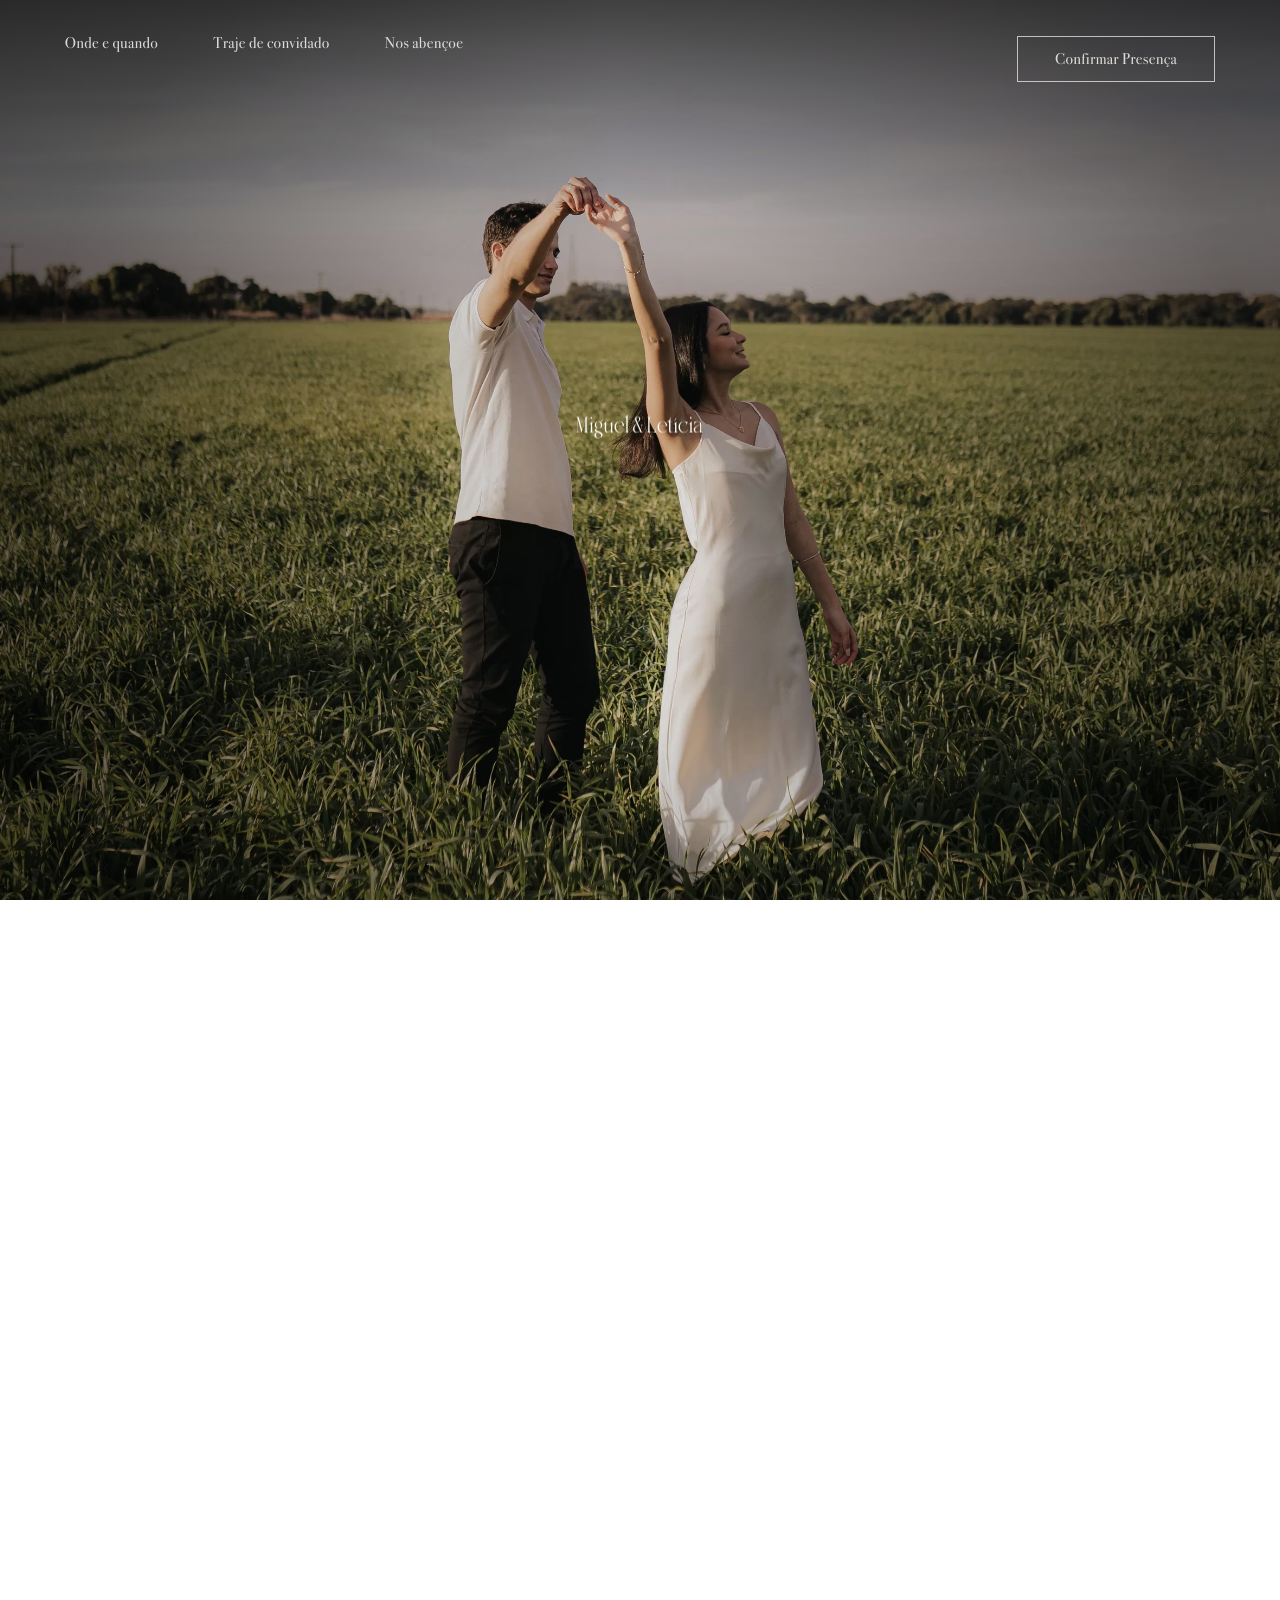
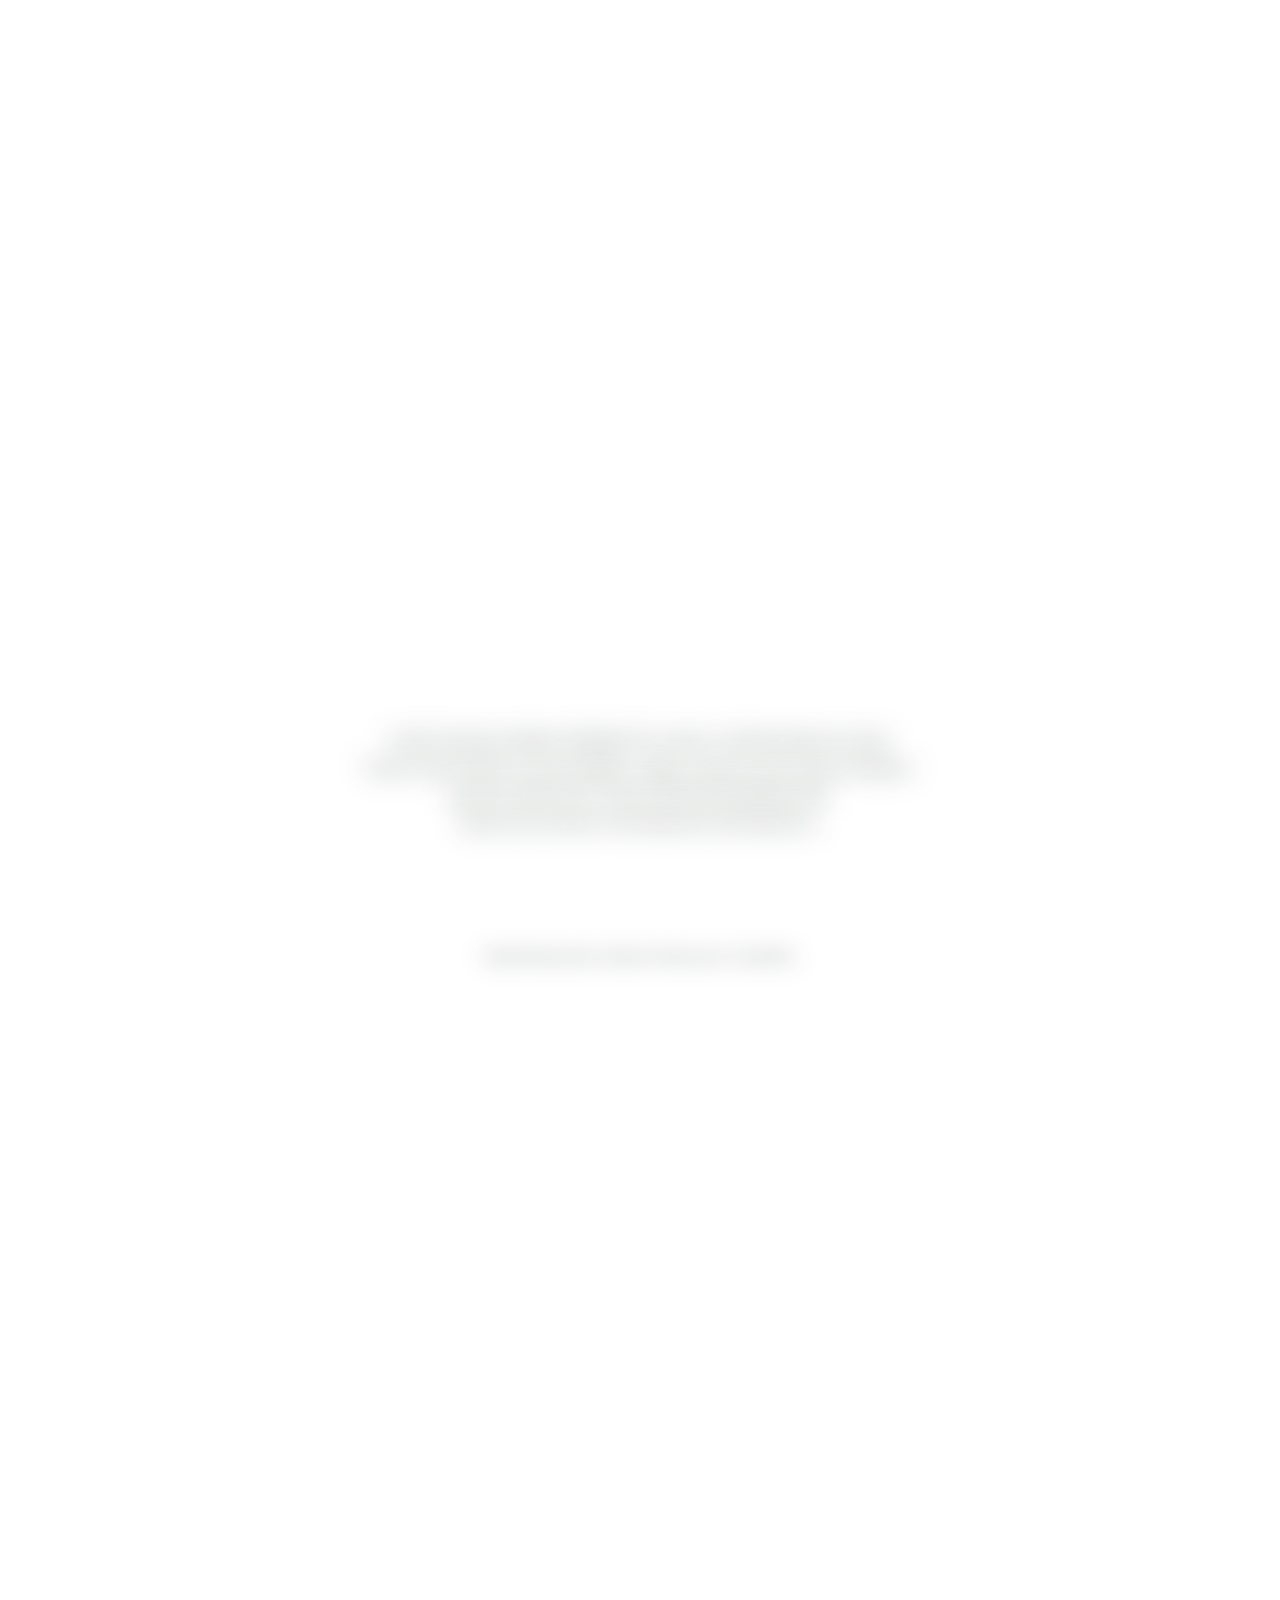
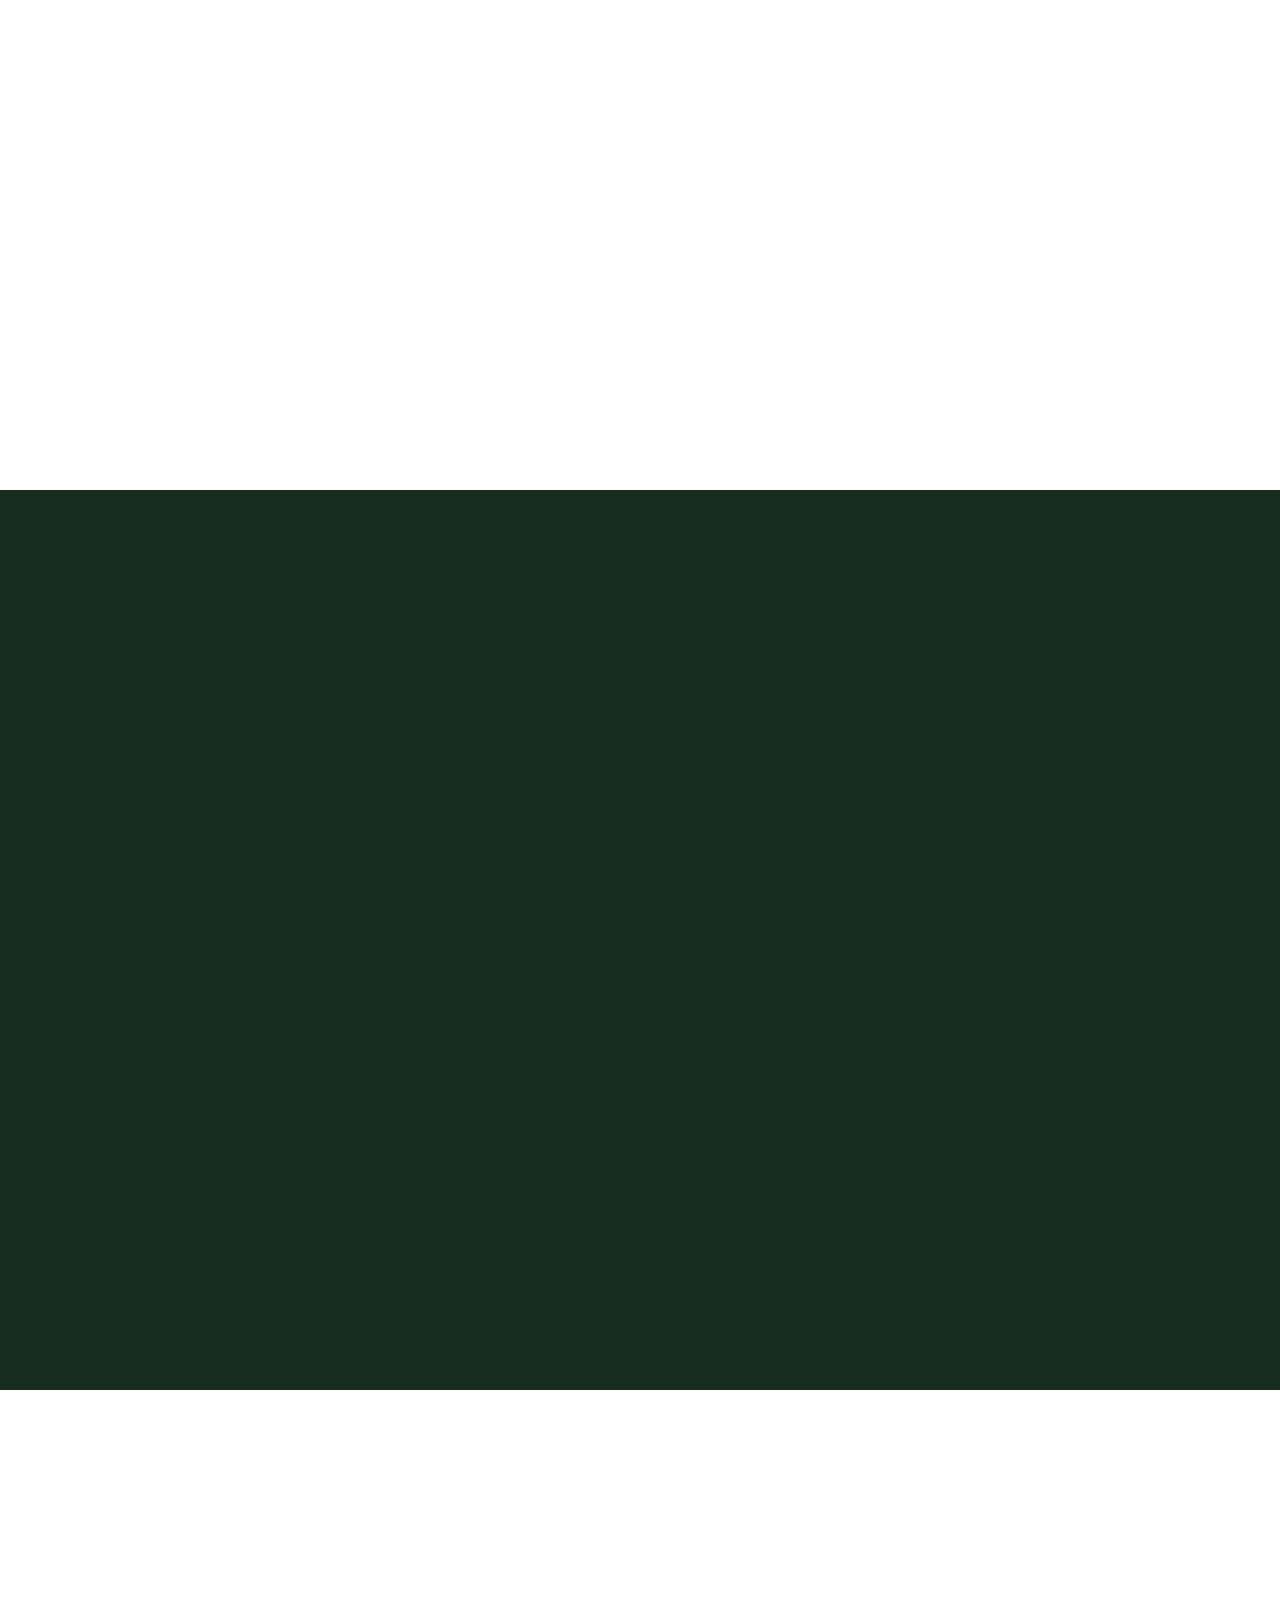
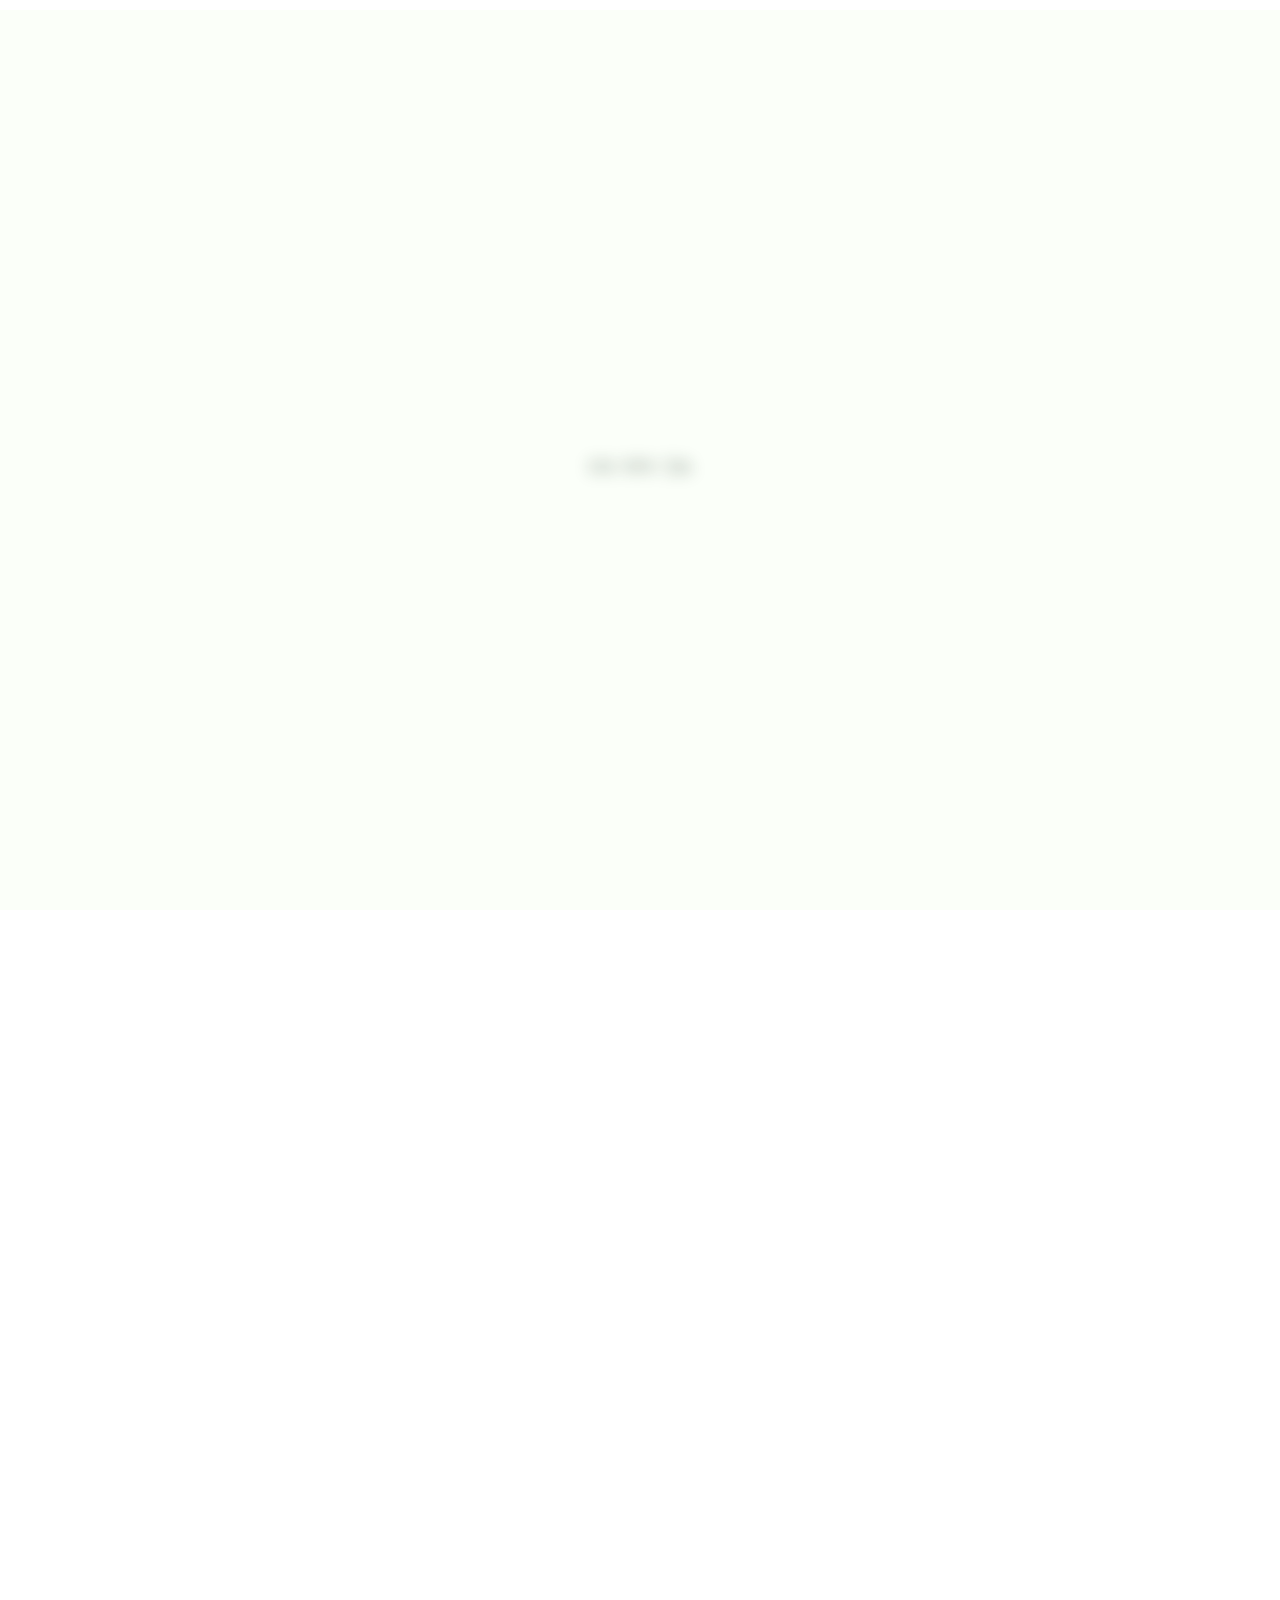
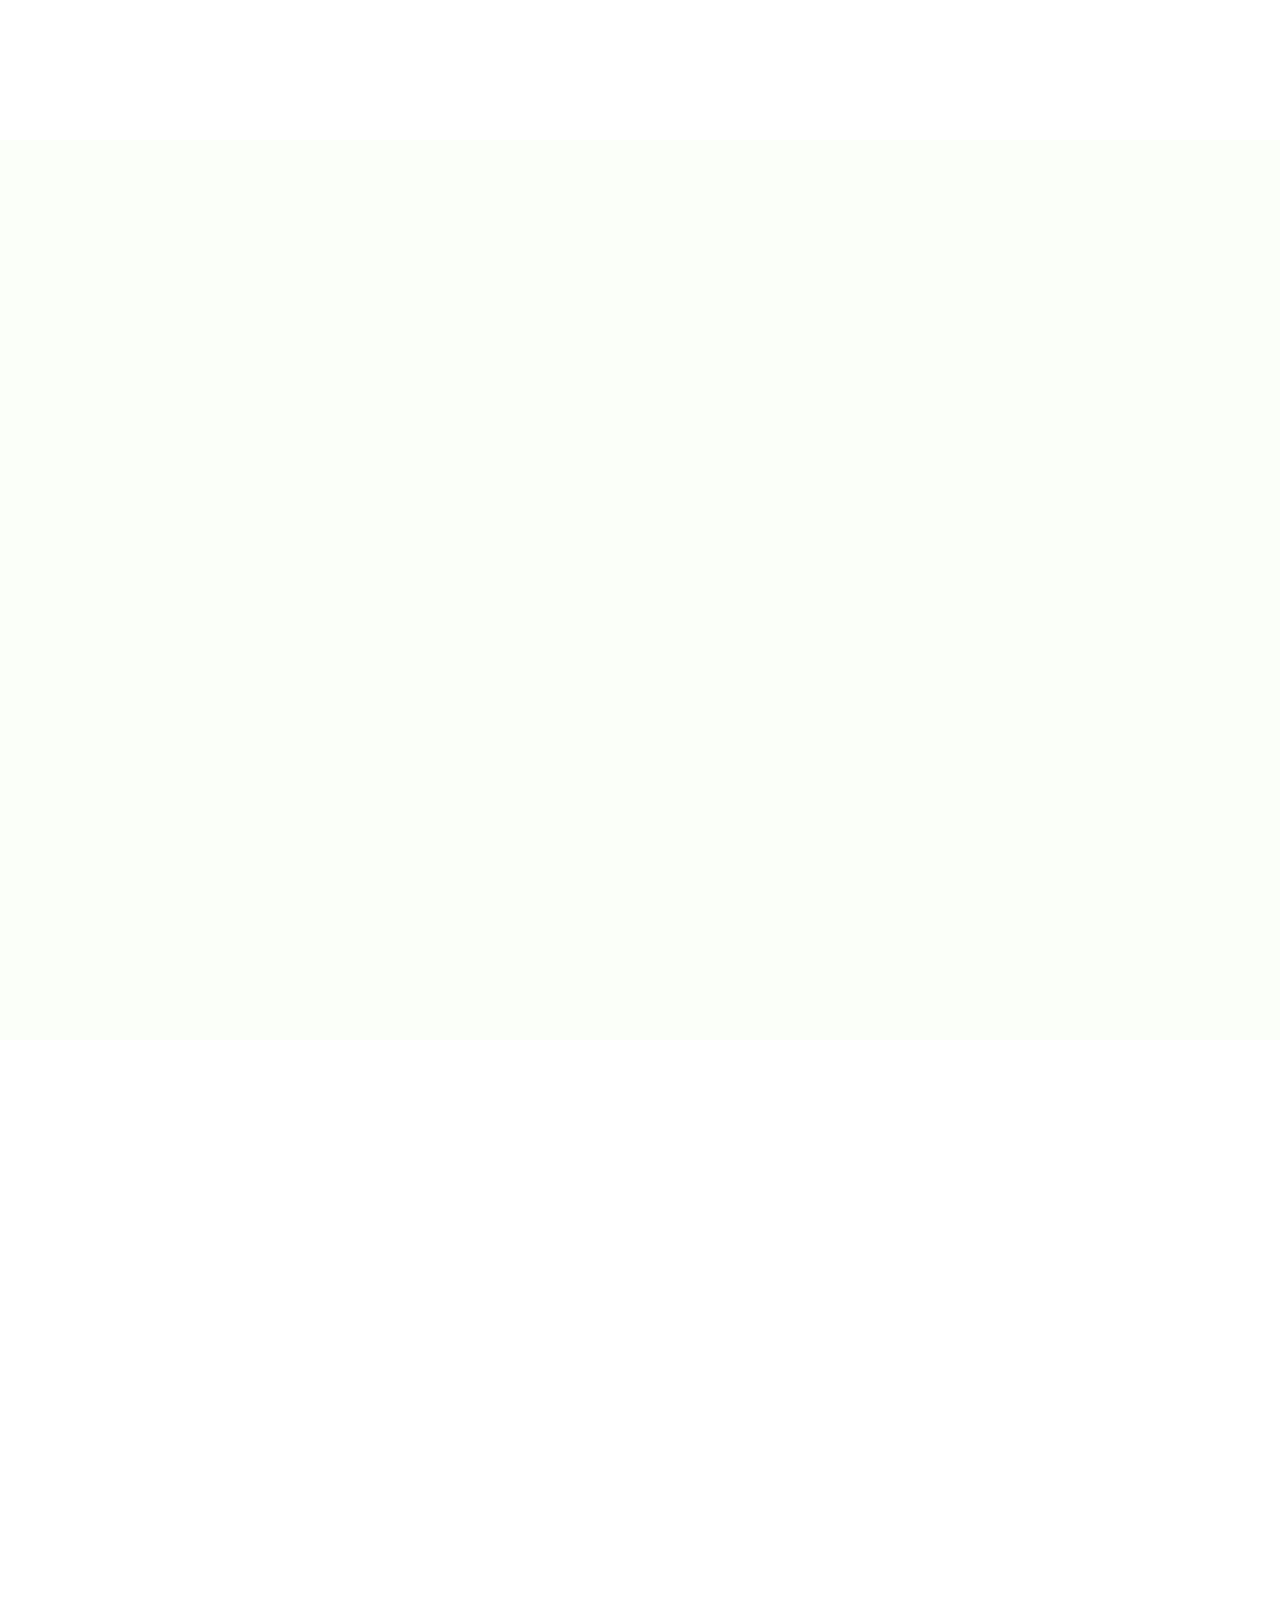
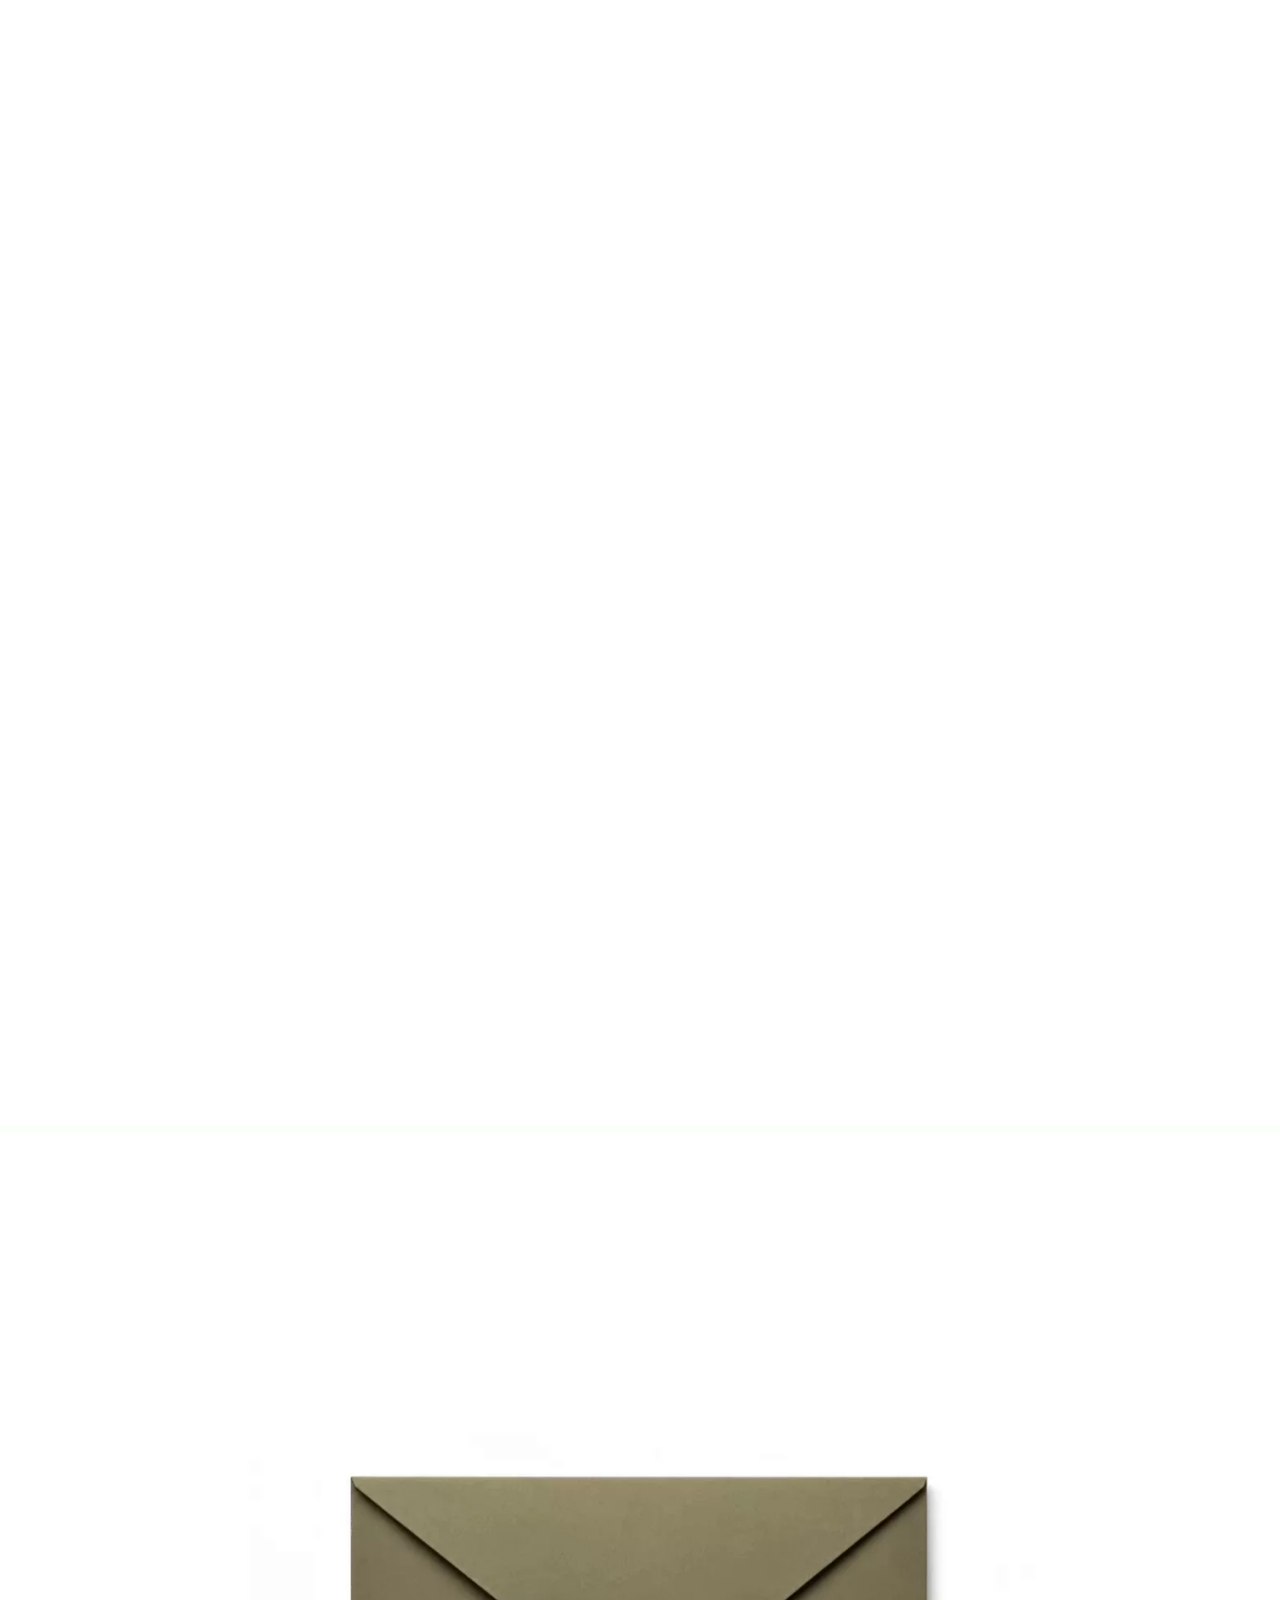
==== index.html @ 68734027 "Refine gift overlay and gallery layout" ====
<!doctype html>
<html lang="pt-BR">
  <head>
    <meta charset="utf-8" />
    <meta name="viewport" content="width=device-width, initial-scale=1" />
    <title>Miguel & Letícia</title>
    <meta
      name="description"
      content="Convite digital de casamento de Miguel e Letícia."
    />
    <link rel="preload" href="assets/fonts/Bodoni%2072.ttc" as="font" crossorigin />
    <link rel="preload" href="assets/fonts/Aston%20Script.ttf" as="font" crossorigin />
    <link rel="preload" href="assets/fonts/Makcasa-Regular.otf" as="font" type="font/otf" crossorigin />
    <link rel="stylesheet" href="css/style.css?v=gallery-reference-1" />
    <script defer src="js/vendor/gsap.min.js"></script>
    <script defer src="js/vendor/ScrollTrigger.min.js"></script>
    <script defer src="js/script.js?v=gallery-reference-1"></script>
  </head>
  <body>
    <main class="site-shell" id="top">
      <section class="scene hero-scene" data-scene="hero" aria-label="Início">
        <div class="hero-media" data-layer="hero-media">
          <img
            class="hero-image"
            src="assets/images/miguel-leticia/hero-dance.webp"
            alt="Miguel e Letícia dançando no campo"
          />
        </div>
        <div class="hero-shade" data-layer="hero-shade"></div>

        <header class="hero-header" data-layer="hero-nav">
          <button
            class="menu-toggle"
            type="button"
            aria-label="Abrir menu"
            aria-controls="mobile-menu"
            aria-expanded="false"
            data-menu-toggle
          >
            <span></span>
            <span></span>
            <span></span>
          </button>
          <nav class="main-nav" aria-label="Navegação principal">
            <a href="#onde-e-quando">Onde e quando</a>
            <a href="#traje-de-convidado" data-open-dress-code>Traje de convidado</a>
            <a href="ajuda.html">Nos abençoe</a>
          </nav>
          <a class="outline-button" href="confirmar-presenca.html">Confirmar Presença</a>
          <div class="mobile-menu-panel" id="mobile-menu" data-mobile-menu>
            <nav class="mobile-nav" aria-label="Navegação mobile">
              <a href="#onde-e-quando">Onde e quando</a>
              <a href="#traje-de-convidado" data-open-dress-code>Traje de convidado</a>
              <a href="ajuda.html">Nos abençoe</a>
            </nav>
          </div>
        </header>

        <div class="hero-white-wash" data-layer="hero-white-wash" aria-hidden="true"></div>
        <div class="hero-mark-stage" data-layer="hero-mark-stage" aria-hidden="true">
          <p class="hero-couple-name" data-layer="hero-couple-name">Miguel &amp; Letícia</p>
          <svg
            class="hero-monogram"
            data-layer="hero-monogram"
            viewBox="0 0 425 361"
            aria-hidden="true"
            focusable="false"
          >
            <use href="assets/images/monogram-ml.svg#monogram-ml-art"></use>
          </svg>
        </div>
      </section>

      <section class="scene invitation-scene light-scene" data-scene="invitation">
        <div class="invitation-copy" data-layer="invitation-copy">
          <p class="copy-line" data-reveal-line>
            <span>Com gratidão a Deus, que guiou nossos passos até aqui, convidamos você para celebrar conosco</span>
          </p>
          <p class="copy-line" data-reveal-line>
            <span>o início de uma nova aliança, firmada na fé, no amor e em Suas promessas eternas.</span>
          </p>
          <p class="copy-line" data-reveal-line>
            <span>Na presença do Senhor, de nossas famílias e amigos, uniremos nossas vidas com alegria e</span>
          </p>
          <p class="copy-line" data-reveal-line>
            <span>esperança, dando início a uma nova história preparada por Ele.</span>
          </p>
          <p class="copy-line last-wide" data-reveal-line>
            <span>Sua presença tornará este dia ainda mais especial para nós.</span>
          </p>
        </div>

        <blockquote class="verse" data-layer="verse">
          <p>Acima de tudo, porém, revistam-se do amor, que é o elo perfeito.</p>
          <cite>Colossenses 3:14</cite>
        </blockquote>
      </section>

      <section class="scene venue-scene dark-scene" data-scene="card">
        <div class="venue-media" data-layer="card-photo">
          <img
            src="assets/images/solar-dos-novaes.webp"
            alt="Cerimônia ao ar livre no Solar dos Novaes"
            data-layer="venue-image"
          />
        </div>
        <div class="venue-shade" data-layer="venue-shade"></div>
        <div class="venue-copy" data-layer="card-content">
          <h2 class="venue-title">Solar dos Novaes</h2>
          <a
            href="https://maps.google.com/maps/place//data=!4m2!3m1!1s0x935a28d0538aae1d:0x219643e6d7acbf7e?entry=s&amp;sa=X&amp;ved=2ahUKEwjv4qvbvL-VAxUYjJUCHZBHL3QQ4kB6BAgVEAA&amp;hl=pt"
            class="quiet-link venue-link"
            data-layer="card-link"
            target="_blank"
            rel="noopener noreferrer"
          >
            Ver no mapa
          </a>
        </div>
      </section>

      <section class="scene date-scene light-scene" data-scene="date" id="onde-e-quando">
        <div class="date-row" data-layer="date-row">
          <p class="date-mark" data-layer="date-left">10/09/26</p>
          <p class="date-mark date-time" data-layer="date-right">CHEGADA 15:30</p>
          <p class="date-mark date-note" data-layer="date-note">ENCERRAMENTO ÀS 22H</p>
        </div>
      </section>

      <section
        class="scene gallery-scene light-scene"
        data-scene="gallery"
        data-gallery-folder="assets/images/miguel-leticia/gallery/"
        data-gallery-manifest="assets/images/miguel-leticia/gallery/manifest.json"
        aria-label="Galeria"
      >
        <div class="gallery-stage" data-layer="gallery-track">
          <figure class="gallery-item gallery-item-1" data-gallery-item>
            <img src="assets/images/miguel-leticia/gallery/01-hands.webp" alt="Mãos de Miguel e Letícia" loading="eager" decoding="async" />
          </figure>
          <figure class="gallery-item gallery-item-2" data-gallery-item>
            <img src="assets/images/miguel-leticia/gallery/02-dance.webp" alt="Miguel e Letícia dançando no campo" loading="eager" decoding="async" />
          </figure>
          <figure class="gallery-item gallery-item-3" data-gallery-item>
            <img src="assets/images/miguel-leticia/gallery/03-kiss.webp" alt="Miguel e Letícia se beijando" loading="eager" decoding="async" />
          </figure>
          <figure class="gallery-item gallery-item-4" data-gallery-item>
            <img src="assets/images/miguel-leticia/gallery/04-embrace-bw.webp" alt="Miguel e Letícia em preto e branco" loading="lazy" decoding="async" />
          </figure>
          <figure class="gallery-item gallery-item-5" data-gallery-item>
            <img src="assets/images/miguel-leticia/gallery/05-portrait.webp" alt="Miguel e Letícia abraçados no campo" loading="lazy" decoding="async" />
          </figure>
          <figure class="gallery-item gallery-item-6" data-gallery-item>
            <img src="assets/images/miguel-leticia/gallery/06-portrait.webp" alt="Miguel e Letícia caminhando no campo" loading="lazy" decoding="async" />
          </figure>
        </div>
      </section>

      <section
        class="scene frame-sequence-scene light-scene"
        data-scene="frame-sequence"
        data-frame-count="153"
        data-frame-path="assets/frames/envelope"
        data-scroll-distance="5200"
        id="confirmar-presenca"
        aria-label="Convite animado"
      >
        <div class="frame-loader" data-layer="frame-loader" aria-live="polite">
          <span>Carregando convite</span>
          <span data-layer="frame-progress">0%</span>
        </div>
        <canvas
          class="frame-sequence-canvas"
          data-layer="frame-canvas"
          aria-label="Envelope do convite se abrindo"
        ></canvas>
        <a class="frame-sequence-cta" data-layer="frame-cta" href="confirmar-presenca.html">
          Confirmar Presença
        </a>
      </section>
    </main>

    <div
      class="dress-modal"
      id="traje-de-convidado"
      aria-hidden="true"
      role="dialog"
      aria-modal="true"
      aria-labelledby="dress-modal-title"
    >
      <div class="dress-modal__backdrop" data-close-dress-code></div>
      <section class="dress-modal__panel">
        <button
          class="dress-modal__close"
          type="button"
          aria-label="Fechar traje de convidado"
          data-close-dress-code
        >
          ×
        </button>
        <h2 id="dress-modal-title">Traje Black Tie</h2>
        <figure class="dress-code-frame">
          <div class="dress-code-images">
            <img src="assets/images/traje-convidado.png" alt="Traje masculino Black Tie" />
            <img src="assets/images/traje/vestidos-femininos.webp" alt="Sugestões de vestidos Black Tie" />
          </div>
          <figcaption>imagem ilustrativa</figcaption>
        </figure>
        <p>
          Para celebrarmos este momento com elegância, o traje sugerido para a
          cerimônia é Black Tie.
        </p>
      </section>
    </div>
  </body>
</html>
---- css/style.css ----
@font-face {
  font-family: "Aston Script";
  src: url("../assets/fonts/Aston%20Script.ttf") format("truetype");
  font-display: swap;
}

@font-face {
  font-family: "Bodoni 72";
  src: url("../assets/fonts/Bodoni%2072.ttc") format("truetype-collection"),
    url("../assets/fonts/Bodoni%2072.ttc") format("truetype");
  font-display: swap;
}

@font-face {
  font-family: "Makcasa";
  src: url("../assets/fonts/Makcasa-Regular.otf") format("opentype");
  font-display: swap;
}

:root {
  --ink: #172e1e;
  --paper: #edf8ee;
  --white: #fbfff9;
  --black: #a8dcab;
  --celadon: #a8dcab;
  --celadon-soft: #ddf4dd;
  --line: rgba(23, 46, 30, 0.44);
  --line-light: rgba(251, 255, 249, 0.68);
  --font-serif: "Bodoni 72", Didot, "Times New Roman", serif;
  --font-script: "Aston Script", "Snell Roundhand", cursive;
  --font-makcasa: "Makcasa", "Bodoni 72", Didot, serif;
}

*,
*::before,
*::after {
  box-sizing: border-box;
}

html {
  min-height: 100%;
  background: var(--black);
  scroll-behavior: auto;
}

body {
  min-height: 100%;
  margin: 0;
  overflow-x: hidden;
  background: var(--white);
  color: var(--ink);
  font-family: var(--font-serif);
  text-rendering: geometricPrecision;
  -webkit-font-smoothing: antialiased;
  -moz-osx-font-smoothing: grayscale;
}

a {
  color: inherit;
  text-decoration: none;
}

img {
  display: block;
  max-width: 100%;
}

.site-shell {
  background: #fff;
}

.scene {
  position: relative;
  min-height: 100vh;
  overflow: hidden;
}

.light-scene {
  background: var(--white);
  color: var(--ink);
}

.dark-scene {
  background: var(--black);
  color: var(--ink);
}

.hero-scene {
  isolation: isolate;
  z-index: 1;
  background: var(--black);
  color: var(--paper);
}

.hero-media,
.hero-shade,
.hero-image {
  position: absolute;
  inset: 0;
}

.hero-media {
  z-index: 1;
  opacity: 1;
}

.hero-image {
  width: 100%;
  height: 100%;
  object-fit: cover;
  object-position: center center;
  transform-origin: 54% 58%;
}

.hero-shade {
  z-index: 2;
  opacity: 1;
  pointer-events: none;
  background:
    linear-gradient(180deg, rgba(0, 0, 0, 0.56) 0%, rgba(0, 0, 0, 0) 24%),
    radial-gradient(circle at 50% 52%, rgba(0, 0, 0, 0) 0 30%, rgba(0, 0, 0, 0.28) 78%),
    linear-gradient(90deg, rgba(0, 0, 0, 0.28), rgba(0, 0, 0, 0) 48%, rgba(0, 0, 0, 0.18));
}

.hero-header {
  position: relative;
  z-index: 4;
  display: flex;
  align-items: flex-start;
  justify-content: space-between;
  width: 100%;
  padding: 2.28rem 4.05rem 0;
  opacity: 1;
}

.main-nav {
  display: flex;
  align-items: center;
  gap: 3.45rem;
}

.main-nav a,
.outline-button {
  font-size: 0.98rem;
  line-height: 1;
  letter-spacing: 0.018em;
  color: rgba(246, 244, 240, 0.86);
}

.main-nav a {
  transition: color 280ms ease;
}

.main-nav a:hover,
.outline-button:hover {
  color: #fff;
}

.outline-button {
  min-width: 12.4rem;
  border: 1px solid var(--line-light);
  padding: 0.88rem 1.24rem;
  text-align: center;
  transition: border-color 280ms ease, color 280ms ease;
}

.outline-button:hover {
  border-color: rgba(246, 244, 240, 0.95);
}

.menu-toggle,
.mobile-menu-panel {
  display: none;
}

.hero-white-wash {
  position: absolute;
  z-index: 3;
  inset: 0;
  background: #fff;
  opacity: 0;
  pointer-events: none;
}

.hero-mark-stage {
  position: absolute;
  z-index: 4;
  left: 50%;
  top: 47.5%;
  display: grid;
  place-items: center;
  width: min(22rem, 48vw);
  height: auto;
  aspect-ratio: 425 / 361;
  pointer-events: none;
  transform: translate(-50%, -50%);
  transform-origin: center center;
  will-change: width;
}

.hero-couple-name {
  position: relative;
  z-index: 2;
  margin: 0;
  color: var(--white);
  font-family: var(--font-makcasa);
  font-size: clamp(1.08rem, 1.8vw, 1.58rem);
  font-weight: 400;
  line-height: 1;
  text-align: center;
  text-shadow: 0 0 1.25rem rgba(0, 0, 0, 0.24);
  white-space: nowrap;
  will-change: opacity, transform, filter;
}

.hero-monogram {
  position: absolute;
  inset: 0;
  width: 100%;
  height: 100%;
  display: block;
  overflow: visible;
  fill: #fff;
  pointer-events: none;
  transform-origin: center center;
  opacity: 0;
  shape-rendering: geometricPrecision;
  will-change: opacity;
}

.invitation-scene {
  z-index: 4;
  display: grid;
  place-items: start center;
  min-height: 132vh;
  margin-top: 0;
  padding: 29vh 1.5rem 8rem;
  background: #fff;
}

.invitation-copy {
  width: min(47rem, 74vw);
  transform-origin: center center;
  text-align: center;
}

.copy-line {
  margin: 0;
  overflow: hidden;
  padding: 0.05rem 0.1rem 0.16rem;
  font-size: 1.02rem;
  line-height: 1.48;
  letter-spacing: 0.01em;
}

.copy-line > span {
  display: block;
}

.copy-line.last-wide > span {
  display: block;
}

.verse {
  position: absolute;
  left: 50%;
  top: 58vh;
  bottom: auto;
  width: min(31rem, 70vw);
  margin: 0;
  transform: translateX(-50%);
  text-align: center;
}

.verse p {
  margin: 0 0 0.2rem;
  font-size: 0.82rem;
  line-height: 1.45;
}

.verse cite {
  display: inline-block;
  border-bottom: 1px solid currentColor;
  font-style: normal;
  font-size: 0.86rem;
  line-height: 1.35;
}

.venue-scene {
  z-index: 5;
  min-height: 100vh;
  margin-top: -42vh;
  background: var(--ink);
  color: var(--white);
}

.venue-media,
.venue-shade,
.venue-media img {
  position: absolute;
  inset: 0;
}

.venue-media {
  overflow: hidden;
}

.venue-media img {
  width: 100%;
  height: 116%;
  object-fit: cover;
  object-position: center center;
  transform-origin: center center;
}

.venue-shade {
  pointer-events: none;
  background:
    linear-gradient(180deg, rgba(23, 46, 30, 0.24), rgba(23, 46, 30, 0.06) 42%, rgba(23, 46, 30, 0.5)),
    radial-gradient(circle at 50% 48%, rgba(23, 46, 30, 0.08), rgba(23, 46, 30, 0.52) 78%);
}

.venue-copy {
  position: absolute;
  left: 50%;
  top: 47%;
  display: grid;
  justify-items: center;
  width: min(44rem, 86vw);
  transform: translate(-50%, -50%);
  text-align: center;
}

.venue-title {
  margin: 0;
  font-family: var(--font-script);
  font-size: clamp(3.4rem, 8vw, 7.4rem);
  font-weight: 400;
  line-height: 1.28;
  text-shadow: 0 0 1.5rem rgba(0, 0, 0, 0.26);
}

.quiet-link {
  margin-top: 1.8rem;
  font-size: 0.94rem;
  line-height: 1;
  letter-spacing: 0.055em;
}

.venue-link {
  color: rgba(251, 255, 249, 0.9);
  border-bottom: 1px solid rgba(251, 255, 249, 0.72);
  padding-bottom: 0.22rem;
}

.date-scene {
  z-index: 6;
  isolation: isolate;
  display: grid;
  place-items: center;
  min-height: 100vh;
  margin-top: -100vh;
  background: var(--white);
}

.date-row {
  position: relative;
  z-index: 1;
  display: grid;
  place-items: center;
  width: min(48rem, 82vw);
  height: 22rem;
}

.date-mark {
  --date-type-size: clamp(1.08rem, 1.95vw, 1.36rem);
  position: absolute;
  inset: 0;
  display: grid;
  place-items: center;
  margin: 0;
  padding: 0.12rem 0.32rem;
  transform: none;
  font-size: var(--date-type-size);
  line-height: 1;
  letter-spacing: 0.08em;
  text-align: center;
  white-space: nowrap;
}

.date-time {
  font-size: var(--date-type-size);
}

.date-note {
  font-size: var(--date-type-size);
}

.frame-sequence-scene {
  z-index: 4;
  isolation: isolate;
  display: grid;
  place-items: center;
  min-height: 100vh;
  background: var(--white);
  color: var(--ink);
}

.frame-sequence-canvas {
  position: absolute;
  z-index: 1;
  inset: 0;
  display: block;
  width: 100%;
  height: 100%;
  background: var(--white);
}

.frame-loader {
  position: absolute;
  z-index: 3;
  left: 50%;
  top: 50%;
  display: grid;
  gap: 0.55rem;
  min-width: 13.2rem;
  transform: translate(-50%, -50%);
  color: rgba(23, 46, 30, 0.72);
  font-size: 0.74rem;
  letter-spacing: 0.11em;
  line-height: 1.45;
  text-align: center;
  text-transform: uppercase;
  transition: opacity 420ms ease, visibility 420ms ease;
}

.frame-sequence-scene.is-loaded .frame-loader {
  opacity: 0;
  visibility: hidden;
}

.frame-sequence-cta {
  position: absolute;
  z-index: 5;
  left: 50%;
  top: calc(50% - clamp(5rem, 13vh, 7.5rem));
  display: inline-flex;
  align-items: center;
  justify-content: center;
  min-width: min(18rem, 78vw);
  min-height: 3.25rem;
  border: 1px solid rgba(23, 46, 30, 0.42);
  border-radius: 0;
  padding: 0.94rem 2.3rem 1rem;
  background: transparent;
  box-shadow: none;
  color: rgba(23, 46, 30, 0.62);
  font-size: 0.84rem;
  letter-spacing: 0.06em;
  line-height: 1;
  text-align: center;
  text-transform: uppercase;
  transform: translate(-50%, -50%);
  opacity: 0;
  visibility: hidden;
  will-change: transform, opacity;
  transition: border-color 220ms ease, color 220ms ease;
}

.frame-sequence-cta:hover {
  border-color: rgba(23, 46, 30, 0.62);
  background: transparent;
  box-shadow: none;
  color: rgba(23, 46, 30, 0.78);
}

.gallery-scene {
  z-index: 1;
  display: grid;
  place-items: center;
  min-height: 100vh;
  background: var(--white);
  color: var(--ink);
}

.gallery-stage {
  position: relative;
  width: 100vw;
  height: 100vh;
  perspective: 1200px;
  transform-style: preserve-3d;
  will-change: transform;
}

.gallery-item {
  position: absolute;
  left: 50%;
  top: 50%;
  margin: 0;
  overflow: hidden;
  background: transparent;
  transform-origin: center center;
  will-change: transform, opacity, filter;
}

.gallery-item-1 {
  width: clamp(18rem, 34vw, 29rem);
  height: clamp(12rem, 22vw, 18rem);
}

.gallery-item-2 {
  width: clamp(13rem, 20vw, 17rem);
  height: clamp(20rem, 55vh, 31rem);
}

.gallery-item-3 {
  width: clamp(13rem, 22vw, 18rem);
  height: clamp(20rem, 58vh, 32rem);
}

.gallery-item-4 {
  width: clamp(12rem, 18vw, 15.5rem);
  height: clamp(15rem, 37vh, 22rem);
}

.gallery-item-5 {
  width: clamp(14rem, 24vw, 21rem);
  height: clamp(18rem, 48vh, 29rem);
}

.gallery-item-6 {
  width: clamp(15rem, 28vw, 24rem);
  height: clamp(10rem, 19vw, 16rem);
}

.gallery-item img {
  width: 100%;
  height: 100%;
  object-fit: cover;
  transform: scale(1.04);
  transform-origin: center center;
  will-change: transform;
}

.final-scene {
  display: grid;
  place-items: center;
  background: var(--celadon);
  color: var(--ink);
}

.final-button {
  position: relative;
  display: inline-flex;
  align-items: center;
  justify-content: center;
  min-width: 19.2rem;
  min-height: 4.7rem;
  border: 0;
  color: var(--ink);
  font-family: var(--font-script);
  font-size: 1.08rem;
  line-height: 1.2;
  padding: 1.45rem 3.8rem 1.65rem;
}

.final-button-text {
  display: block;
  padding: 0.25rem 0.5rem;
}

.final-line {
  position: absolute;
  display: block;
  background: var(--line);
  pointer-events: none;
}

.final-line-top,
.final-line-bottom {
  left: 0;
  width: 100%;
  height: 1px;
  transform: scaleX(0);
}

.final-line-top {
  top: 0;
}

.final-line-bottom {
  bottom: 0;
}

.final-line-left,
.final-line-right {
  top: 0;
  width: 1px;
  height: 100%;
  transform: scaleY(0);
}

.final-line-left {
  left: 0;
}

.final-line-right {
  right: 0;
}

@media (max-width: 980px) {
  html,
  body {
    max-width: 100%;
    overflow-x: hidden;
  }

  .hero-header {
    position: relative;
    z-index: 20;
    align-items: flex-start;
    padding: 1.35rem 1rem 0;
    gap: 0.75rem;
  }

  .main-nav {
    display: none;
  }

  .menu-toggle {
    position: relative;
    z-index: 22;
    display: inline-flex;
    flex: 0 0 auto;
    flex-direction: column;
    justify-content: center;
    gap: 0.25rem;
    width: 2.35rem;
    height: 2.35rem;
    margin-top: 0.15rem;
    border: 1px solid rgba(23, 46, 30, 0.44);
    border-radius: 0;
    padding: 0;
    background: rgba(168, 220, 171, 0.72);
    color: var(--ink);
  }

  .menu-toggle span {
    display: block;
    width: 0.92rem;
    height: 1px;
    margin: 0 auto;
    background: currentColor;
    transform-origin: center center;
    transition: transform 260ms ease, opacity 220ms ease;
  }

  .is-mobile-menu-open .menu-toggle span:nth-child(1) {
    transform: translateY(5px) rotate(45deg);
  }

  .is-mobile-menu-open .menu-toggle span:nth-child(2) {
    opacity: 0;
  }

  .is-mobile-menu-open .menu-toggle span:nth-child(3) {
    transform: translateY(-5px) rotate(-45deg);
  }

  .mobile-menu-panel {
    position: fixed;
    z-index: 21;
    left: 0;
    top: 0;
    bottom: auto;
    display: block;
    width: min(14.5rem, 56vw);
    height: 100vh;
    min-height: 100svh;
    padding: 7.1rem 1.4rem 2rem;
    background: rgba(168, 220, 171, 0.96);
    transform: translateX(-101%);
    transition: transform 360ms cubic-bezier(0.22, 0.61, 0.36, 1);
  }

  .is-mobile-menu-open .mobile-menu-panel {
    transform: translateX(0);
  }

  .mobile-nav {
    display: grid;
    gap: 1.45rem;
  }

  .mobile-nav a {
    font-size: 0.86rem;
    line-height: 1.2;
    color: rgba(23, 46, 30, 0.88);
  }

  .outline-button {
    display: inline-flex;
    align-items: center;
    justify-content: center;
    min-width: 9.45rem;
    height: 2.35rem;
    margin-left: auto;
    margin-top: 0.15rem;
    padding: 0 0.78rem;
    font-size: 0.74rem;
  }

  .hero-image {
    object-position: 48% center;
  }

  .hero-mark-stage {
    width: min(18rem, 66vw);
  }

  .hero-mark-stage {
    left: 50%;
    top: 47.5%;
  }

  .hero-couple-name {
    font-size: clamp(1.02rem, 5vw, 1.42rem);
  }

  .invitation-scene {
    min-height: 124vh;
    margin-top: 0;
    padding: 24vh 1.05rem 6.5rem;
  }

  .invitation-copy {
    width: min(22.8rem, 92vw);
  }

  .copy-line {
    display: block;
    font-size: clamp(0.86rem, 3.4vw, 0.98rem);
    line-height: 1.52;
    padding: 0.04rem 0 0.14rem;
  }

  .copy-line > span,
  .copy-line.last-wide > span {
    display: block;
  }

  .copy-line:not(:last-child)::after {
    content: none;
  }

  .verse {
    top: 62vh;
    bottom: auto;
    width: min(20.5rem, 86vw);
  }

  .verse p {
    font-size: 0.74rem;
    line-height: 1.42;
  }

  .verse cite {
    font-size: 0.88rem;
  }

  .venue-media img {
    height: 112%;
    object-position: center center;
  }

  .venue-copy {
    top: 48%;
    width: min(21rem, 86vw);
  }

  .venue-title {
    font-size: clamp(3.15rem, 17vw, 5.7rem);
  }

  .venue-link {
    margin-top: 1.35rem;
    font-size: 0.9rem;
  }

  .date-row {
    width: min(18rem, 82vw);
    height: 19rem;
  }

  .date-note {
    white-space: normal;
  }

  .date-mark {
    --date-type-size: clamp(1rem, 5vw, 1.28rem);
    letter-spacing: 0.08em;
    text-align: center;
  }

  .date-time {
    font-size: var(--date-type-size);
  }

  .frame-sequence-cta {
    top: calc(50% - clamp(4.4rem, 11vh, 5.7rem));
    min-width: min(15.6rem, 76vw);
    min-height: 3rem;
    padding: 0.86rem 1.6rem 0.92rem;
    font-size: 0.74rem;
  }

  .frame-loader {
    font-size: 0.66rem;
  }

  .gallery-stage {
    width: 100vw;
    height: 100vh;
  }

  .gallery-item-1,
  .gallery-item-6 {
    width: min(82vw, 22rem);
    height: min(30vw, 10.5rem);
  }

  .gallery-item-2,
  .gallery-item-3,
  .gallery-item-5 {
    width: min(42vw, 10.5rem);
    height: min(50vh, 18rem);
  }

  .gallery-item-4 {
    width: min(42vw, 10rem);
    height: min(36vh, 14rem);
  }

  .final-button {
    min-width: min(17rem, 76vw);
    min-height: 4.35rem;
    font-size: 0.98rem;
    padding: 1.35rem 3rem 1.5rem;
    transform: translateY(0);
  }
}

@media (prefers-reduced-motion: reduce) {
  html {
    scroll-behavior: auto;
  }

  *,
  *::before,
  *::after {
    animation-duration: 0.001ms !important;
    animation-iteration-count: 1 !important;
    scroll-behavior: auto !important;
    transition-duration: 0.001ms !important;
  }
}


/* Modal de traje acionado pelo menu da Home. */
body.is-dress-modal-open {
  overflow: hidden;
}

.dress-modal {
  position: fixed;
  inset: 0;
  z-index: 80;
  display: grid;
  place-items: center;
  padding: 1rem;
  opacity: 0;
  pointer-events: none;
  transition: opacity 260ms ease;
}

.dress-modal.is-visible {
  opacity: 1;
  pointer-events: auto;
}

.dress-modal__backdrop {
  position: absolute;
  inset: 0;
  background: rgba(168, 220, 171, 0.68);
}

.dress-modal__panel {
  position: relative;
  width: min(44rem, 100%);
  max-height: calc(100vh - 2rem);
  overflow-y: auto;
  border: 1px solid rgba(23, 46, 30, 0.18);
  background: var(--white);
  color: var(--ink);
  padding: clamp(1.35rem, 5vw, 2.2rem);
  text-align: center;
  transform: translateY(0.65rem);
  transition: transform 260ms ease;
}

.dress-modal.is-visible .dress-modal__panel {
  transform: translateY(0);
}

.dress-modal__close {
  position: absolute;
  top: 0.75rem;
  right: 0.8rem;
  border: 0;
  background: transparent;
  color: rgba(23, 46, 30, 0.58);
  font-size: 1.45rem;
  line-height: 1;
}

.dress-modal h2 {
  margin: 0 auto 0.95rem;
  max-width: 22rem;
  font-size: clamp(1.45rem, 6vw, 2.35rem);
  font-weight: 400;
  line-height: 1.08;
}

.dress-modal p {
  margin: 1rem auto 0;
  max-width: 25rem;
  color: rgba(23, 46, 30, 0.72);
  font-size: 0.98rem;
  line-height: 1.55;
}

.dress-code-frame {
  position: relative;
  display: grid;
  place-items: center;
  width: min(36rem, 100%);
  margin: 0.7rem auto 0;
  border: 1px solid rgba(23, 46, 30, 0.2);
  background: #fff;
  padding: clamp(0.65rem, 2vw, 0.95rem) clamp(0.65rem, 2vw, 0.95rem) 1.55rem;
  overflow: hidden;
}

.dress-code-images {
  display: grid;
  grid-template-columns: repeat(2, minmax(0, 1fr));
  gap: clamp(0.85rem, 3vw, 1.4rem);
  align-items: center;
  justify-items: center;
  width: 100%;
}

.dress-code-frame img {
  display: block;
  width: 100%;
  max-width: 100%;
  height: auto;
  max-height: min(52vh, 27rem);
  object-fit: contain;
}

.dress-code-frame figcaption {
  position: absolute;
  right: 0.55rem;
  bottom: 0.45rem;
  color: rgba(23, 46, 30, 0.46);
  font-size: 0.56rem;
  letter-spacing: 0.08em;
  line-height: 1;
  text-transform: uppercase;
}

@media (max-width: 768px) {
  .dress-code-frame {
    width: min(18rem, 82vw);
  }

  .dress-code-images {
    grid-template-columns: 1fr;
  }

  .dress-code-frame img {
    width: auto;
    max-height: min(31vh, 16.5rem);
  }
}
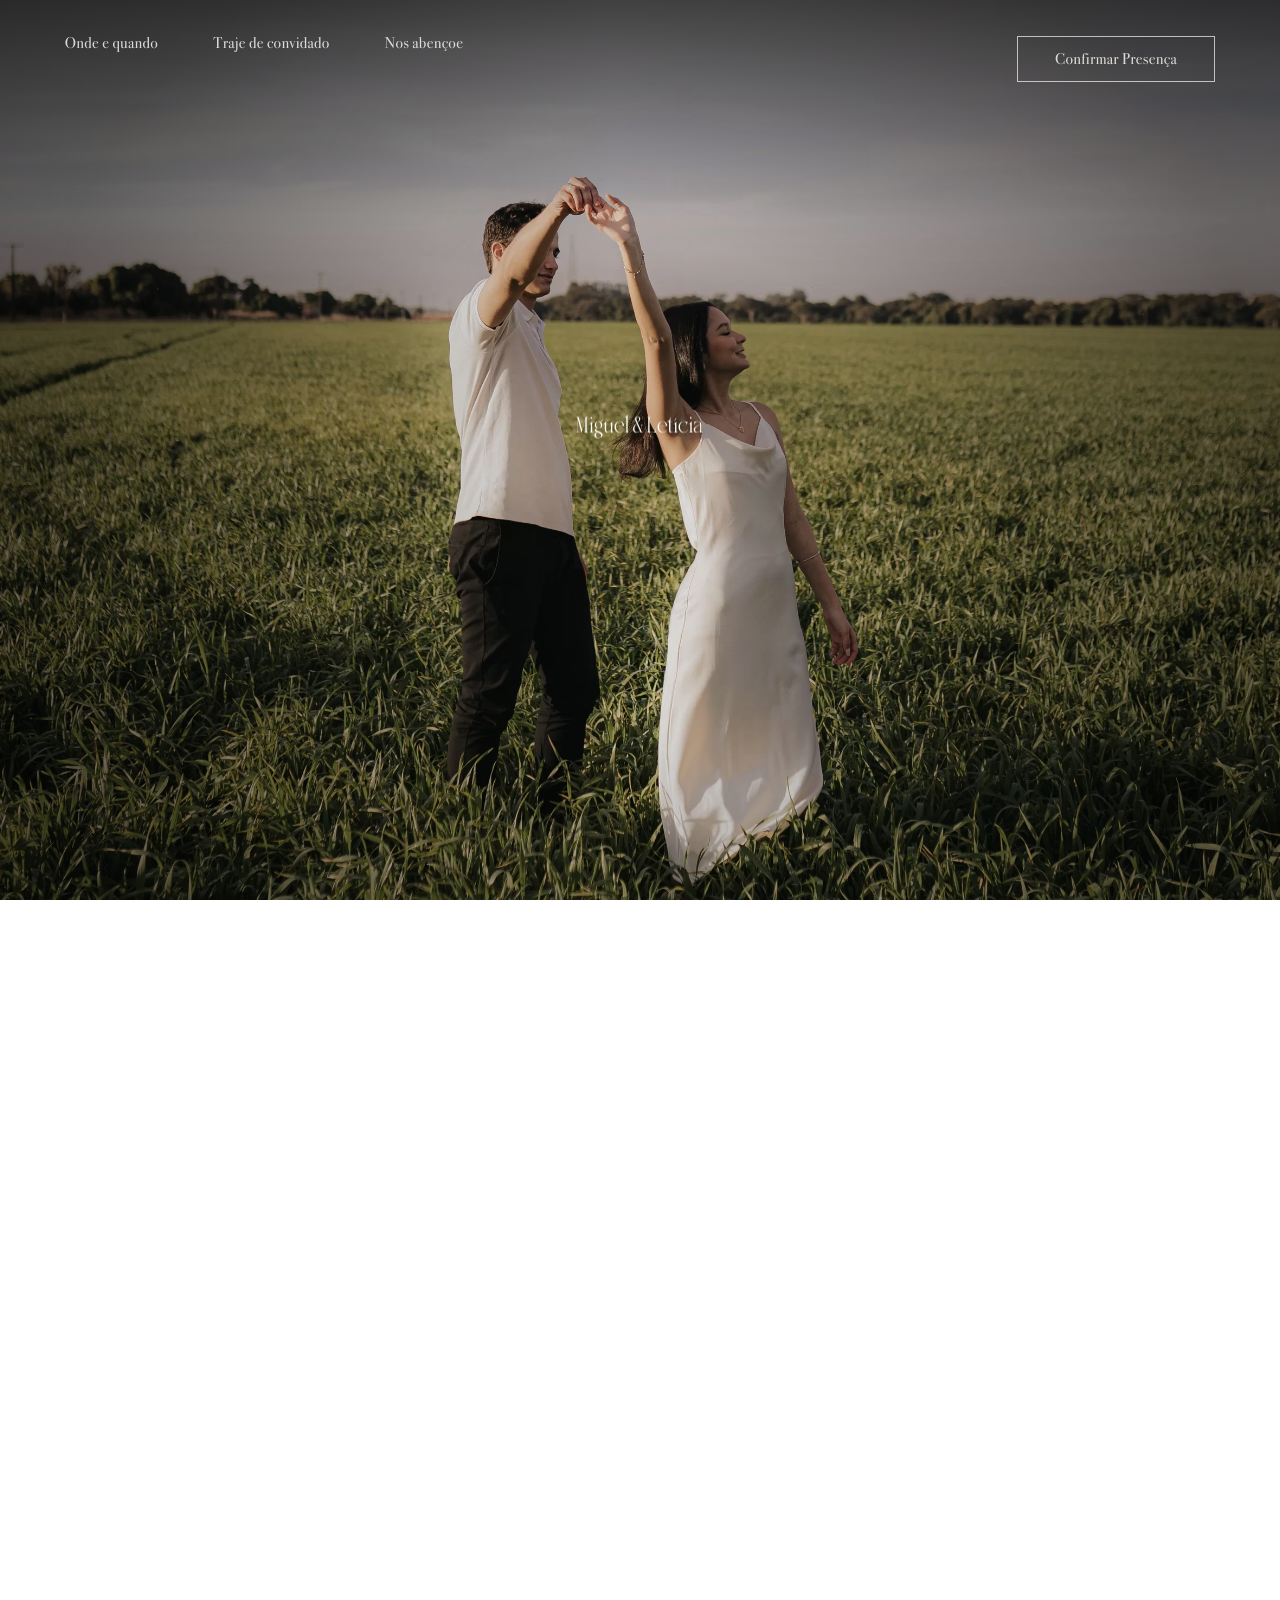
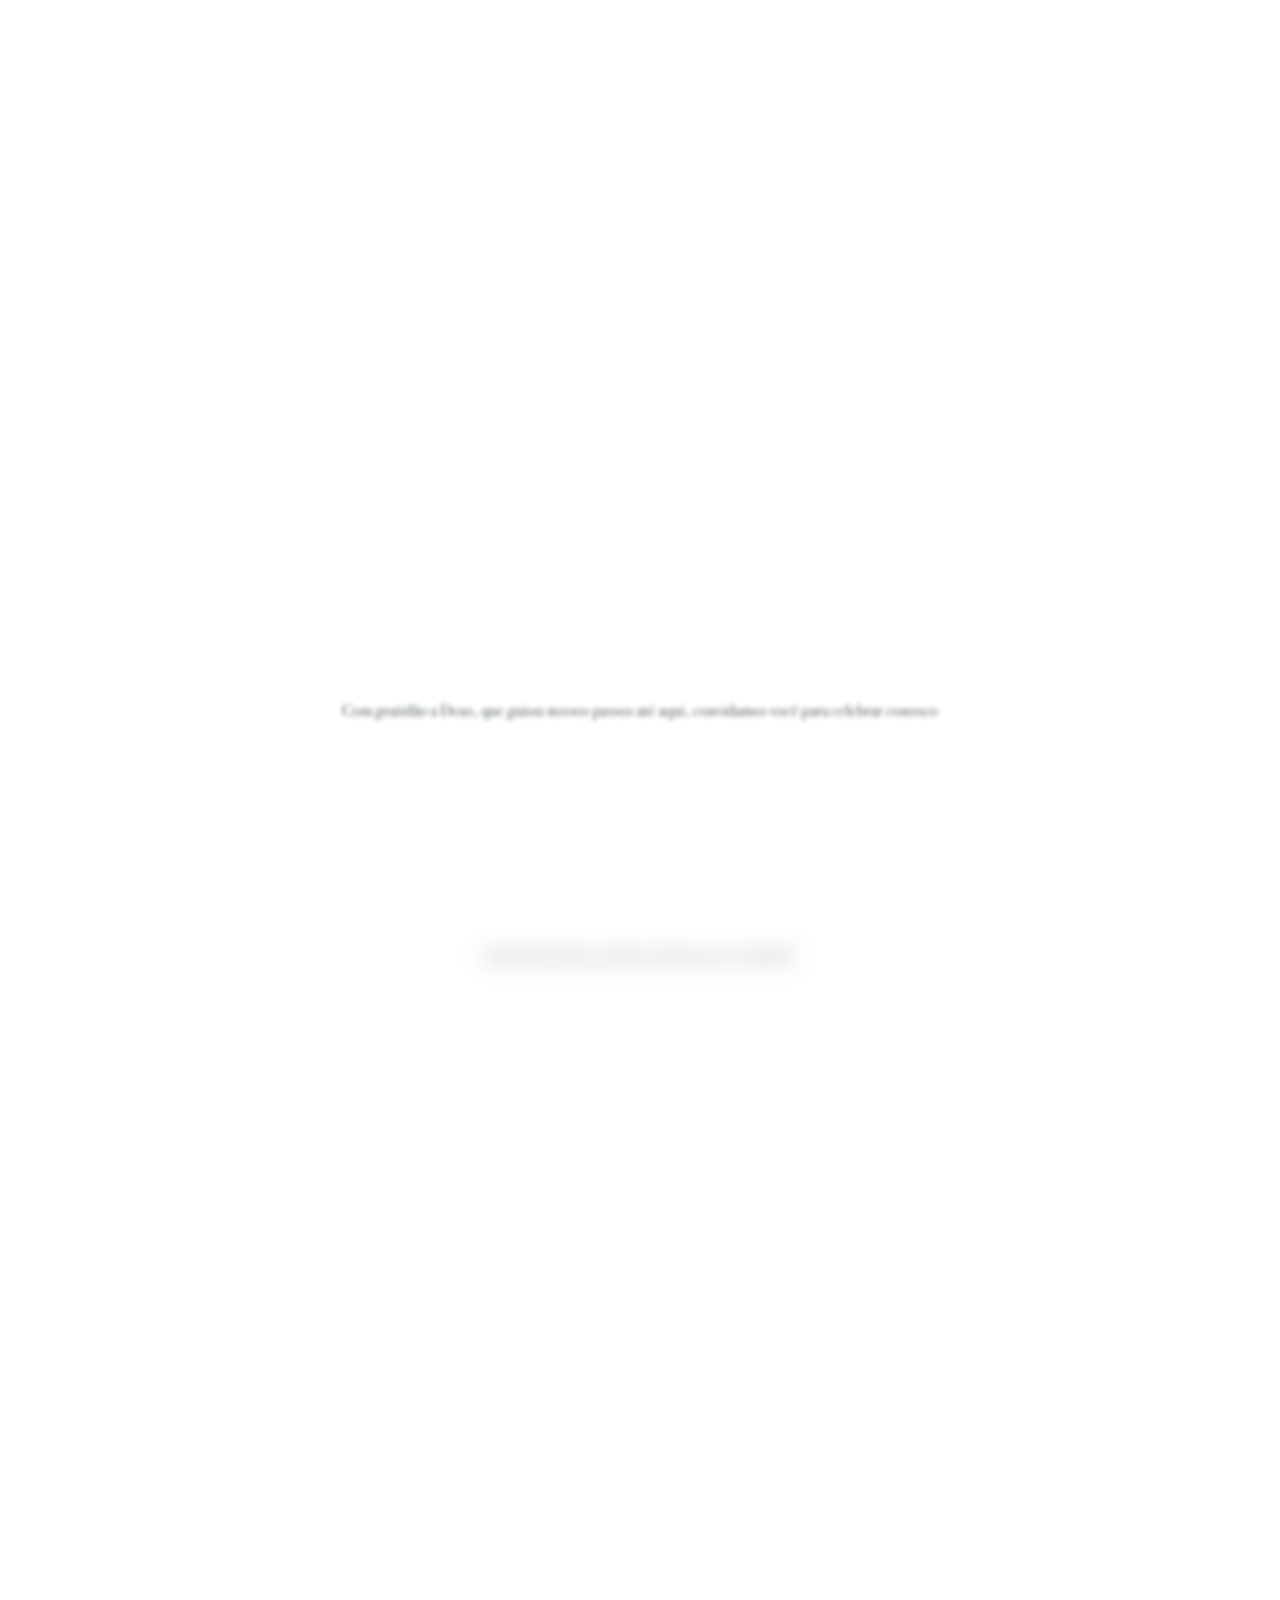
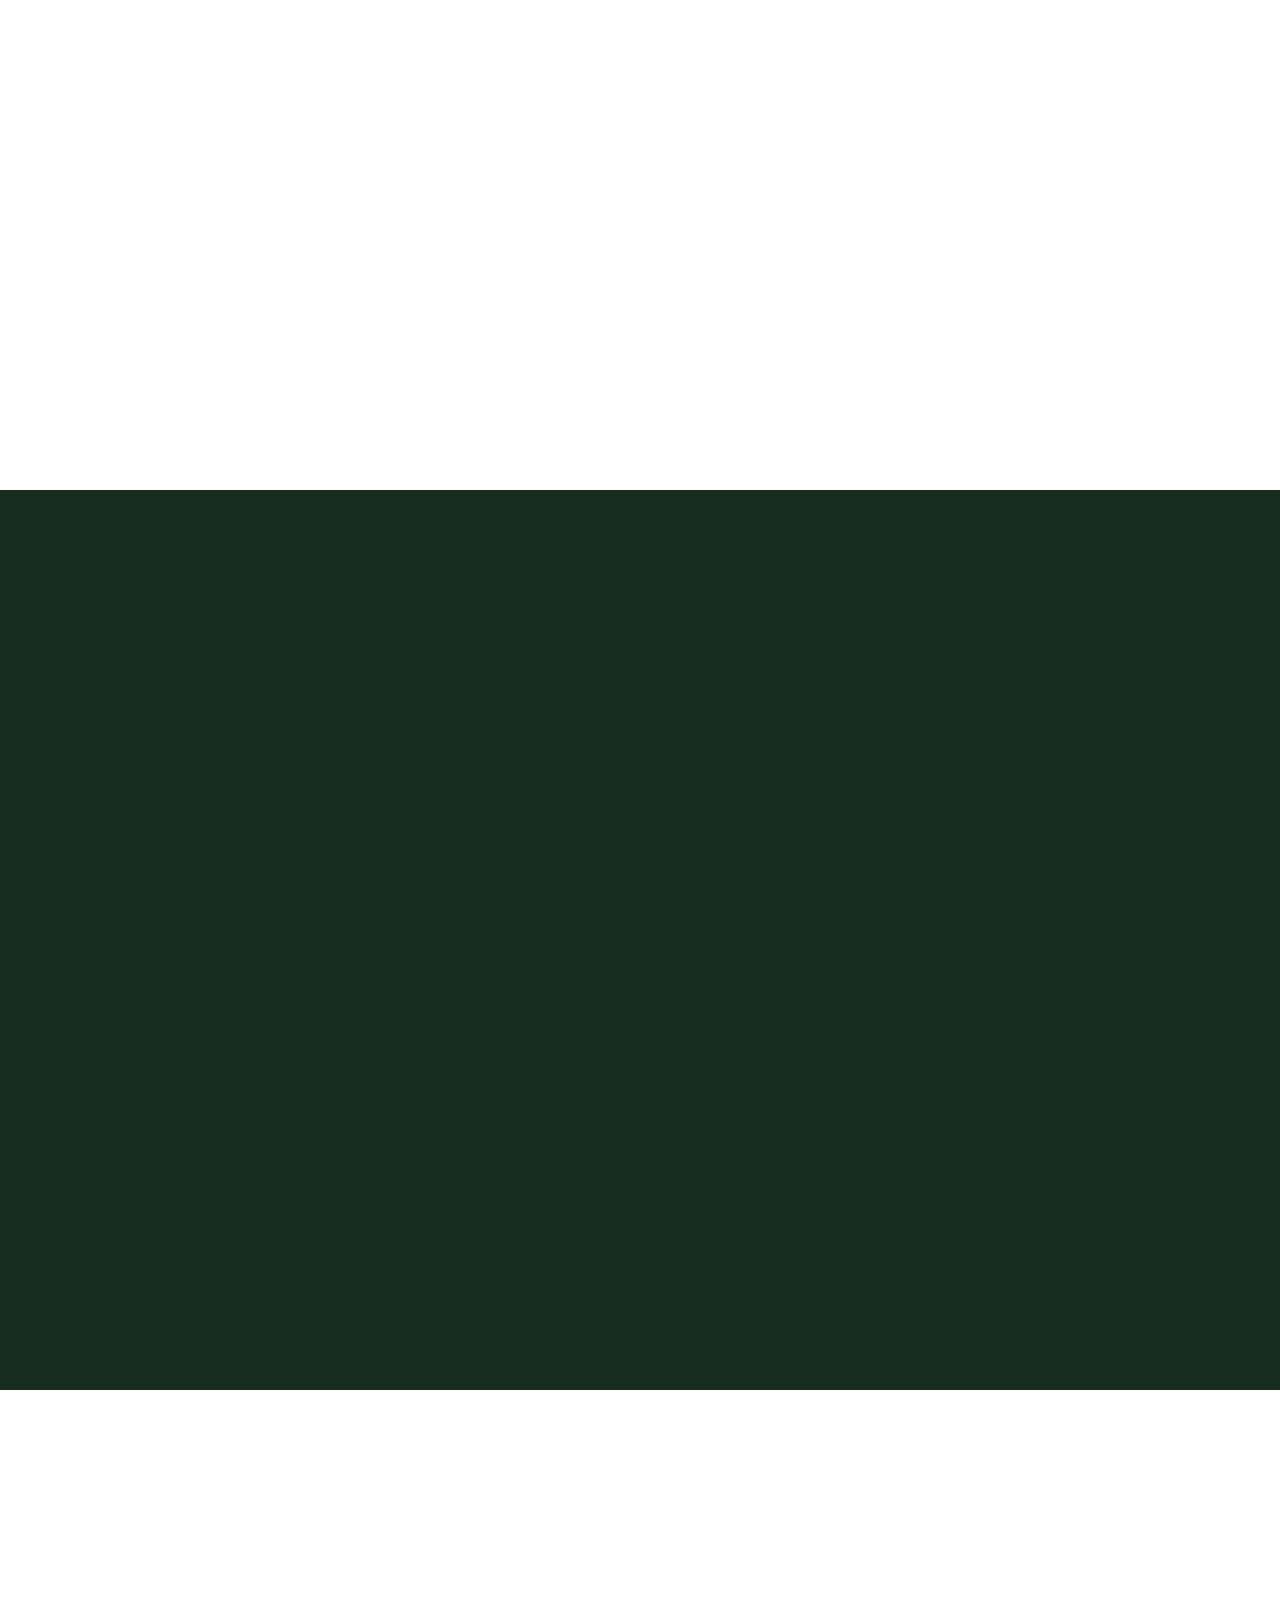
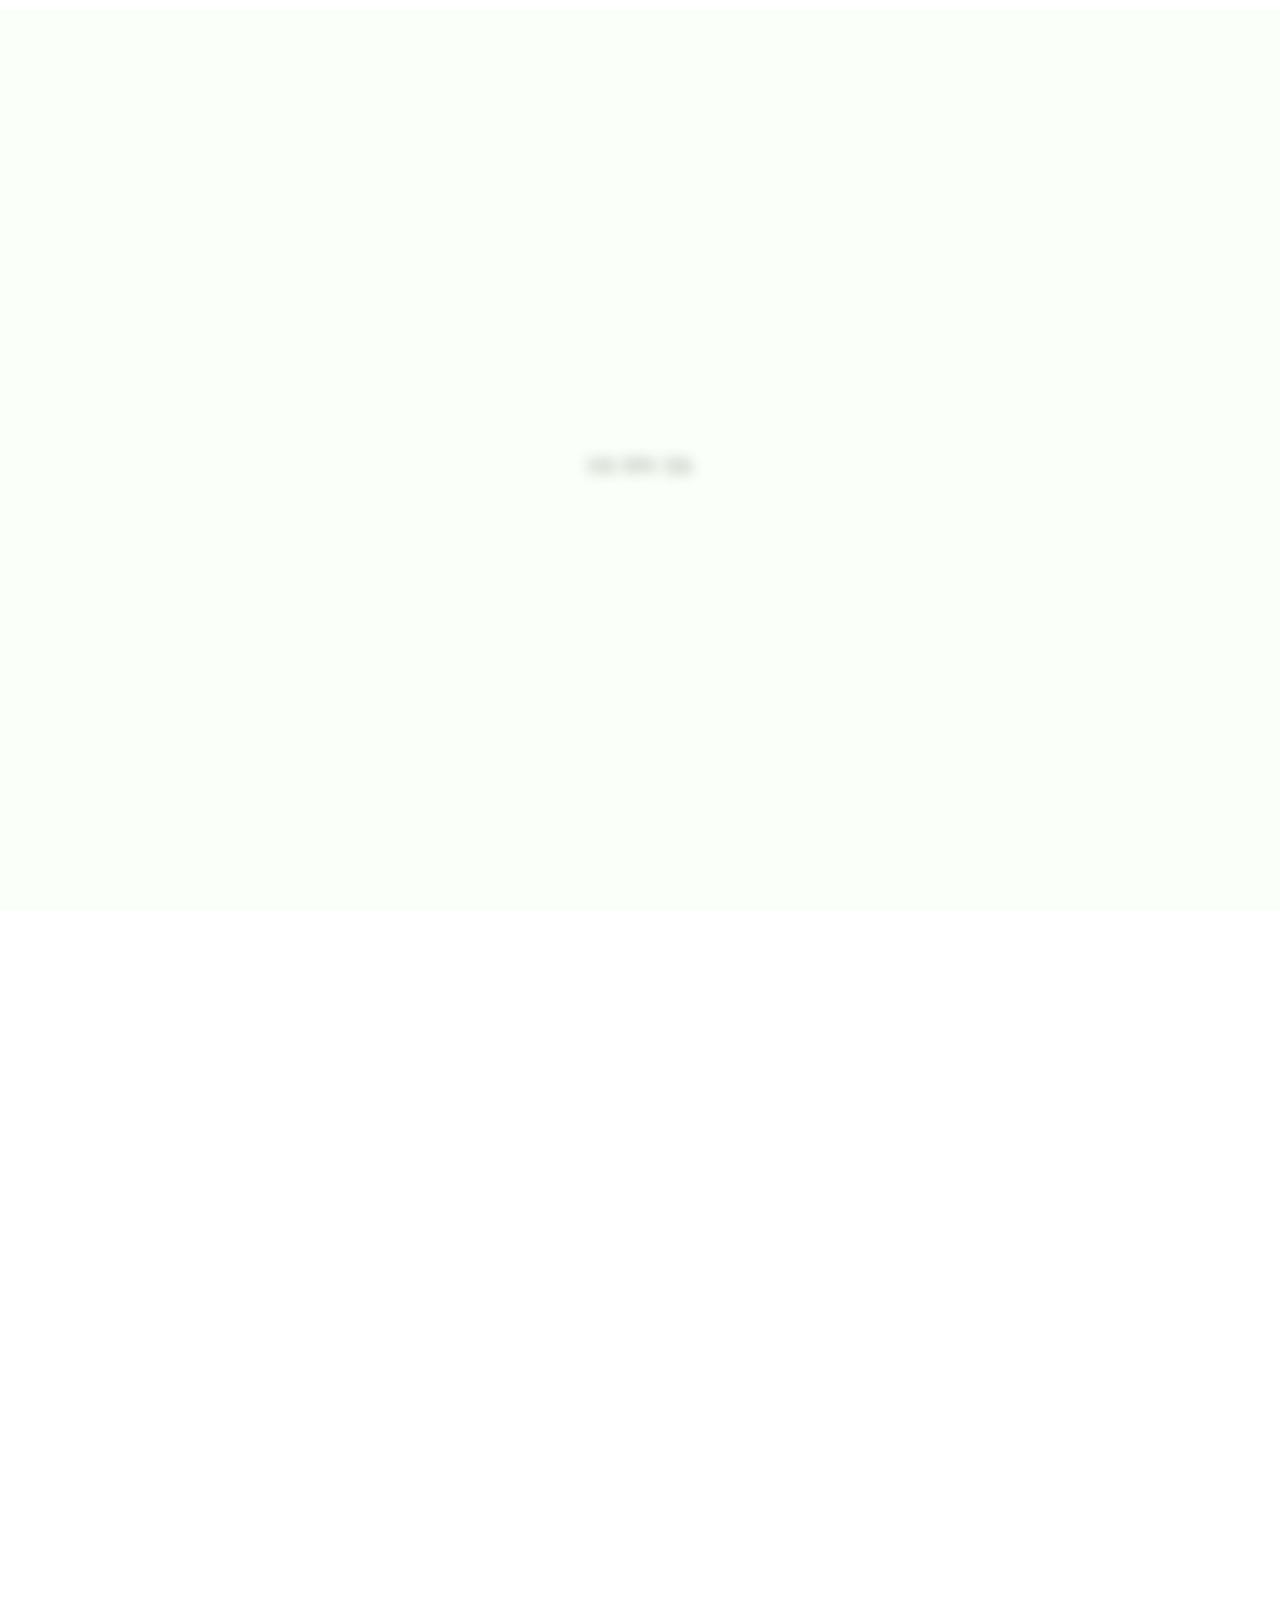
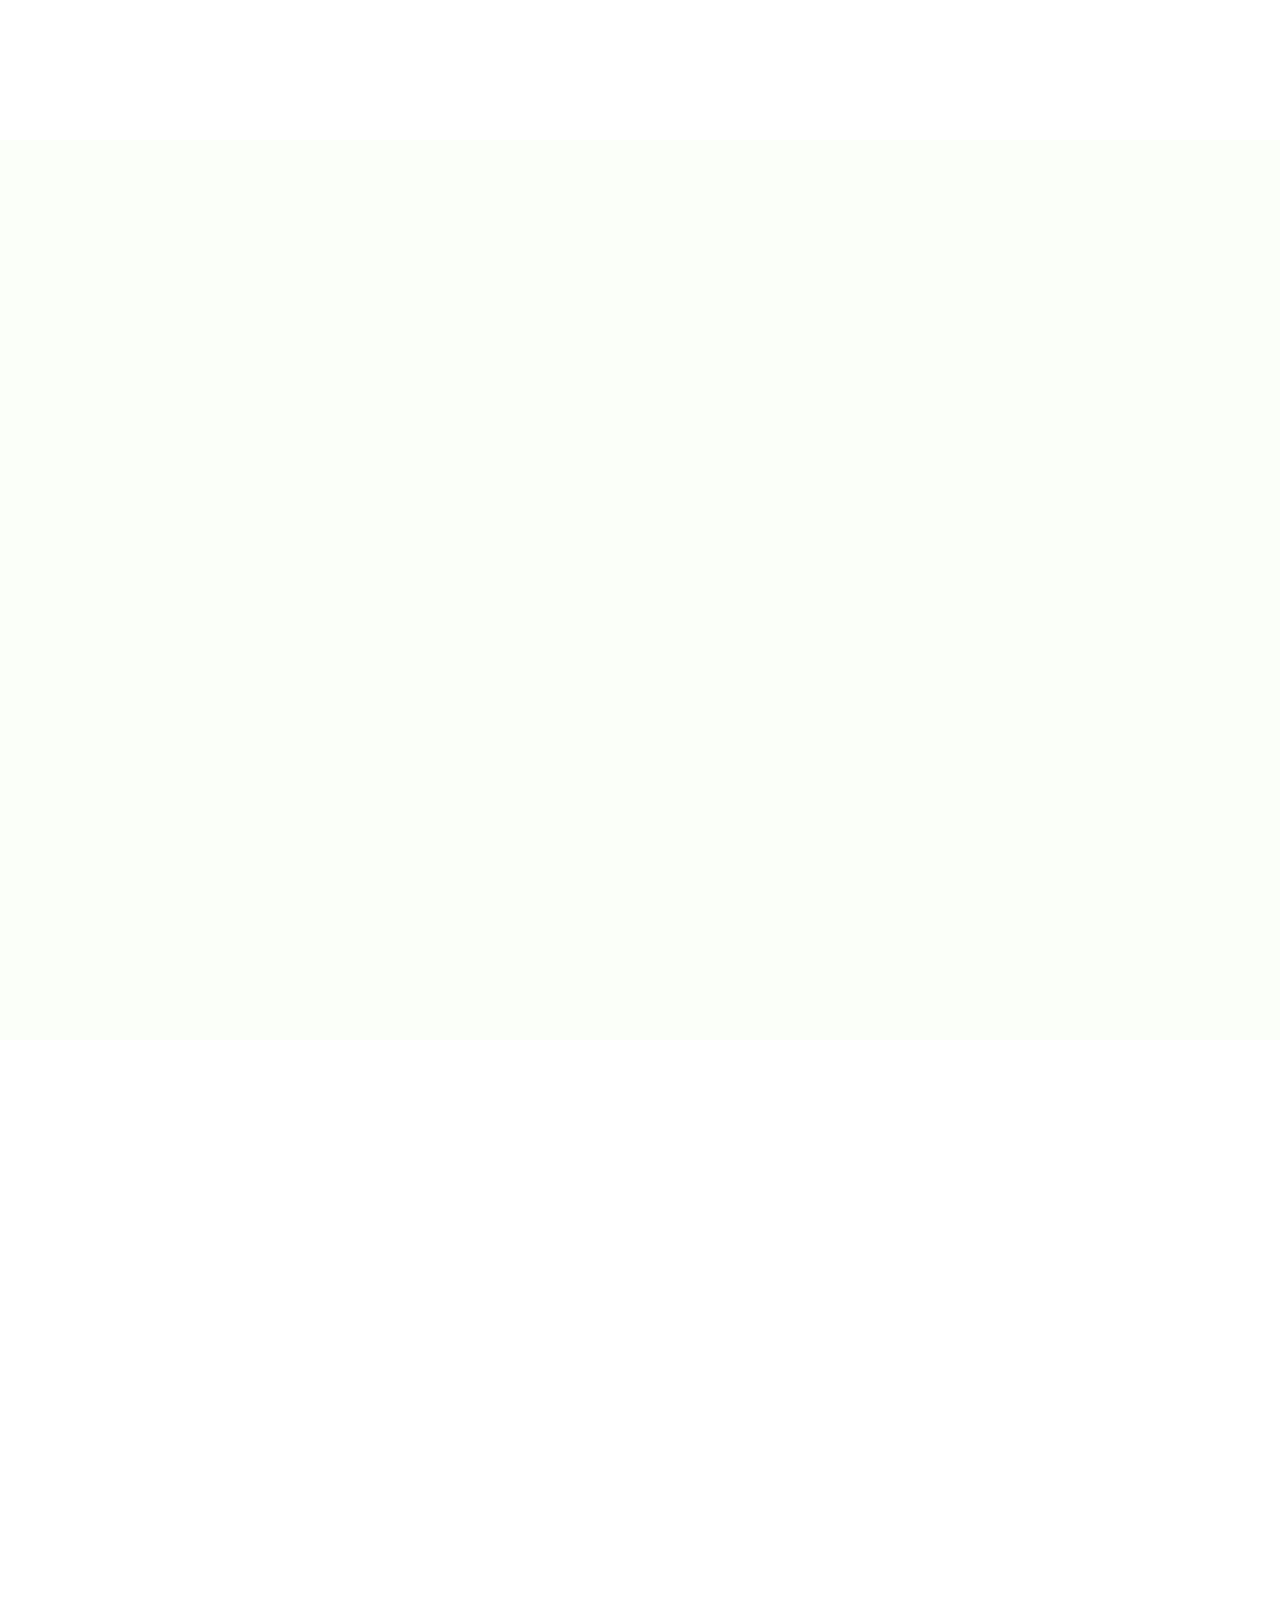
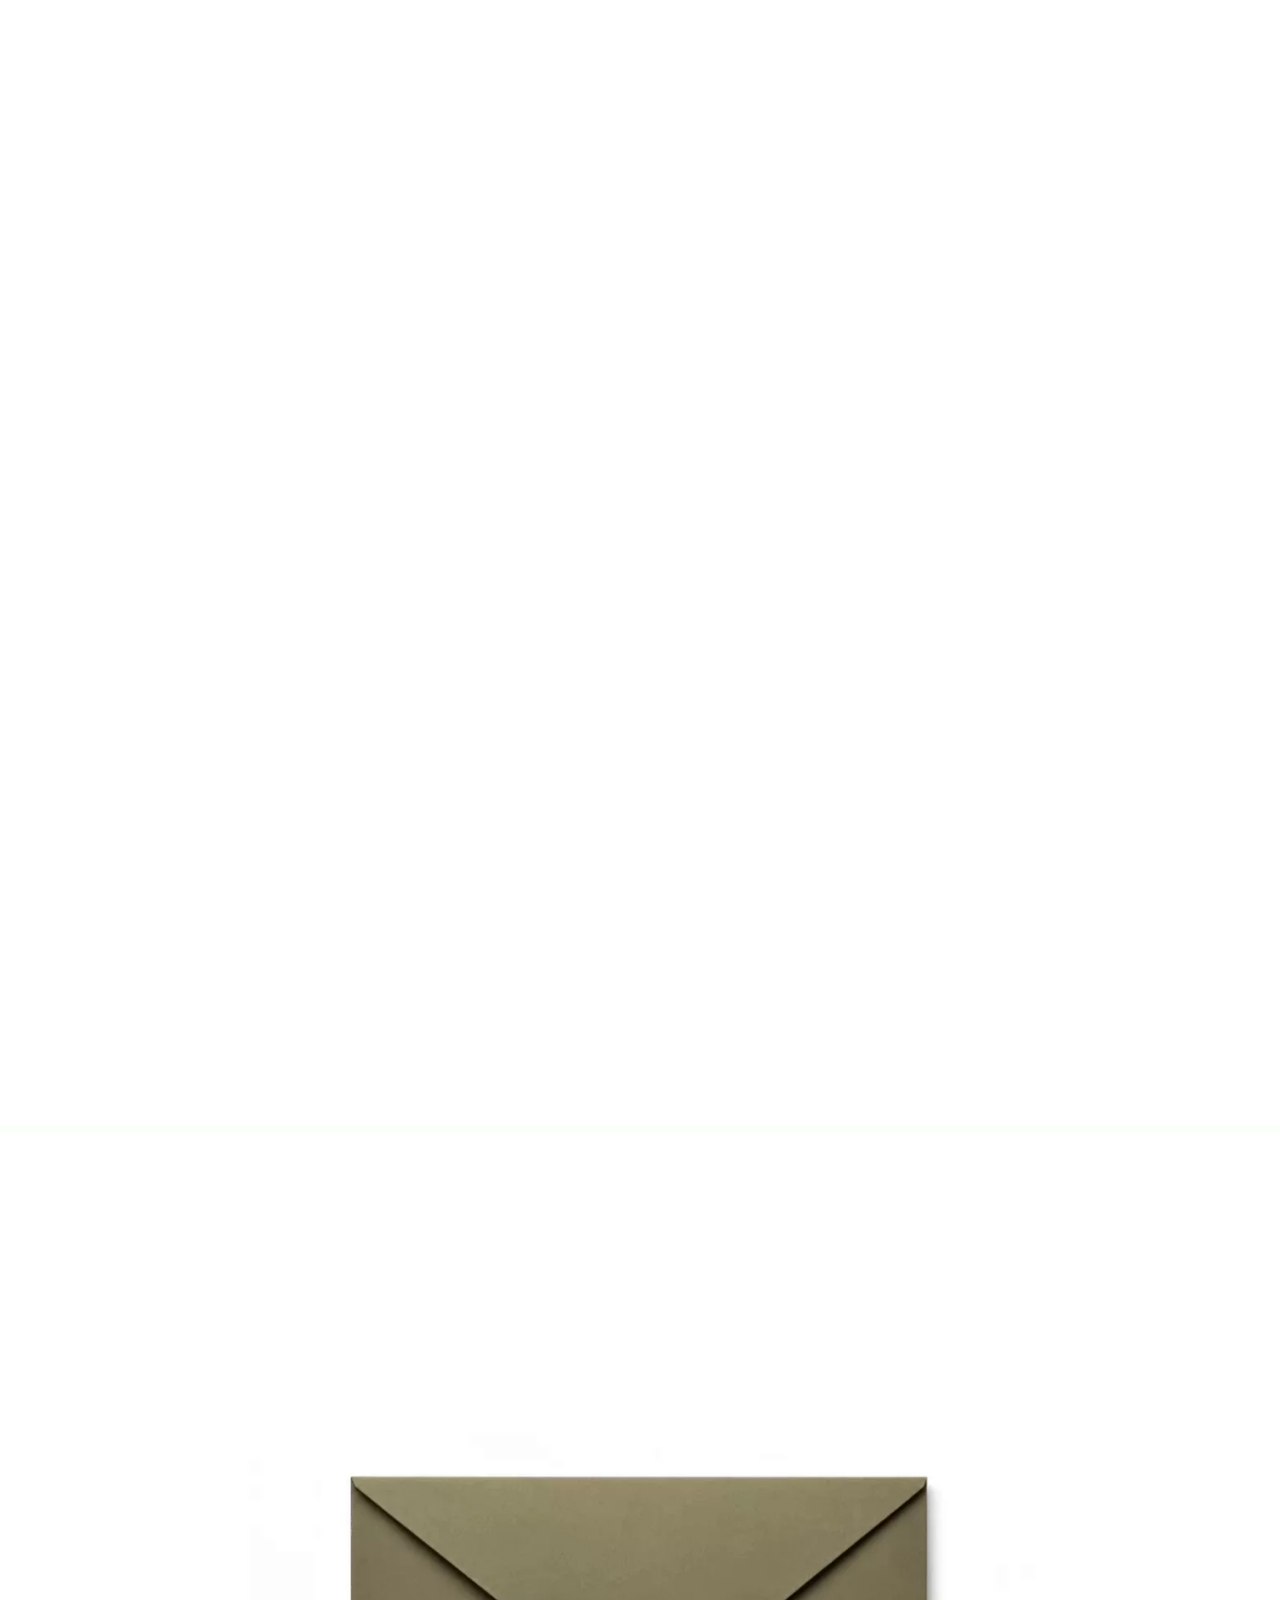
==== commit 21287290: "Align organized gallery reference layout" ====
--- a/index.html
+++ b/index.html
@@ -11,10 +11,10 @@
     <link rel="preload" href="assets/fonts/Bodoni%2072.ttc" as="font" crossorigin />
     <link rel="preload" href="assets/fonts/Aston%20Script.ttf" as="font" crossorigin />
     <link rel="preload" href="assets/fonts/Makcasa-Regular.otf" as="font" type="font/otf" crossorigin />
-    <link rel="stylesheet" href="css/style.css?v=gallery-reference-1" />
+    <link rel="stylesheet" href="css/style.css?v=gallery-reference-3" />
     <script defer src="js/vendor/gsap.min.js"></script>
     <script defer src="js/vendor/ScrollTrigger.min.js"></script>
-    <script defer src="js/script.js?v=gallery-reference-1"></script>
+    <script defer src="js/script.js?v=gallery-reference-3"></script>
   </head>
   <body>
     <main class="site-shell" id="top">
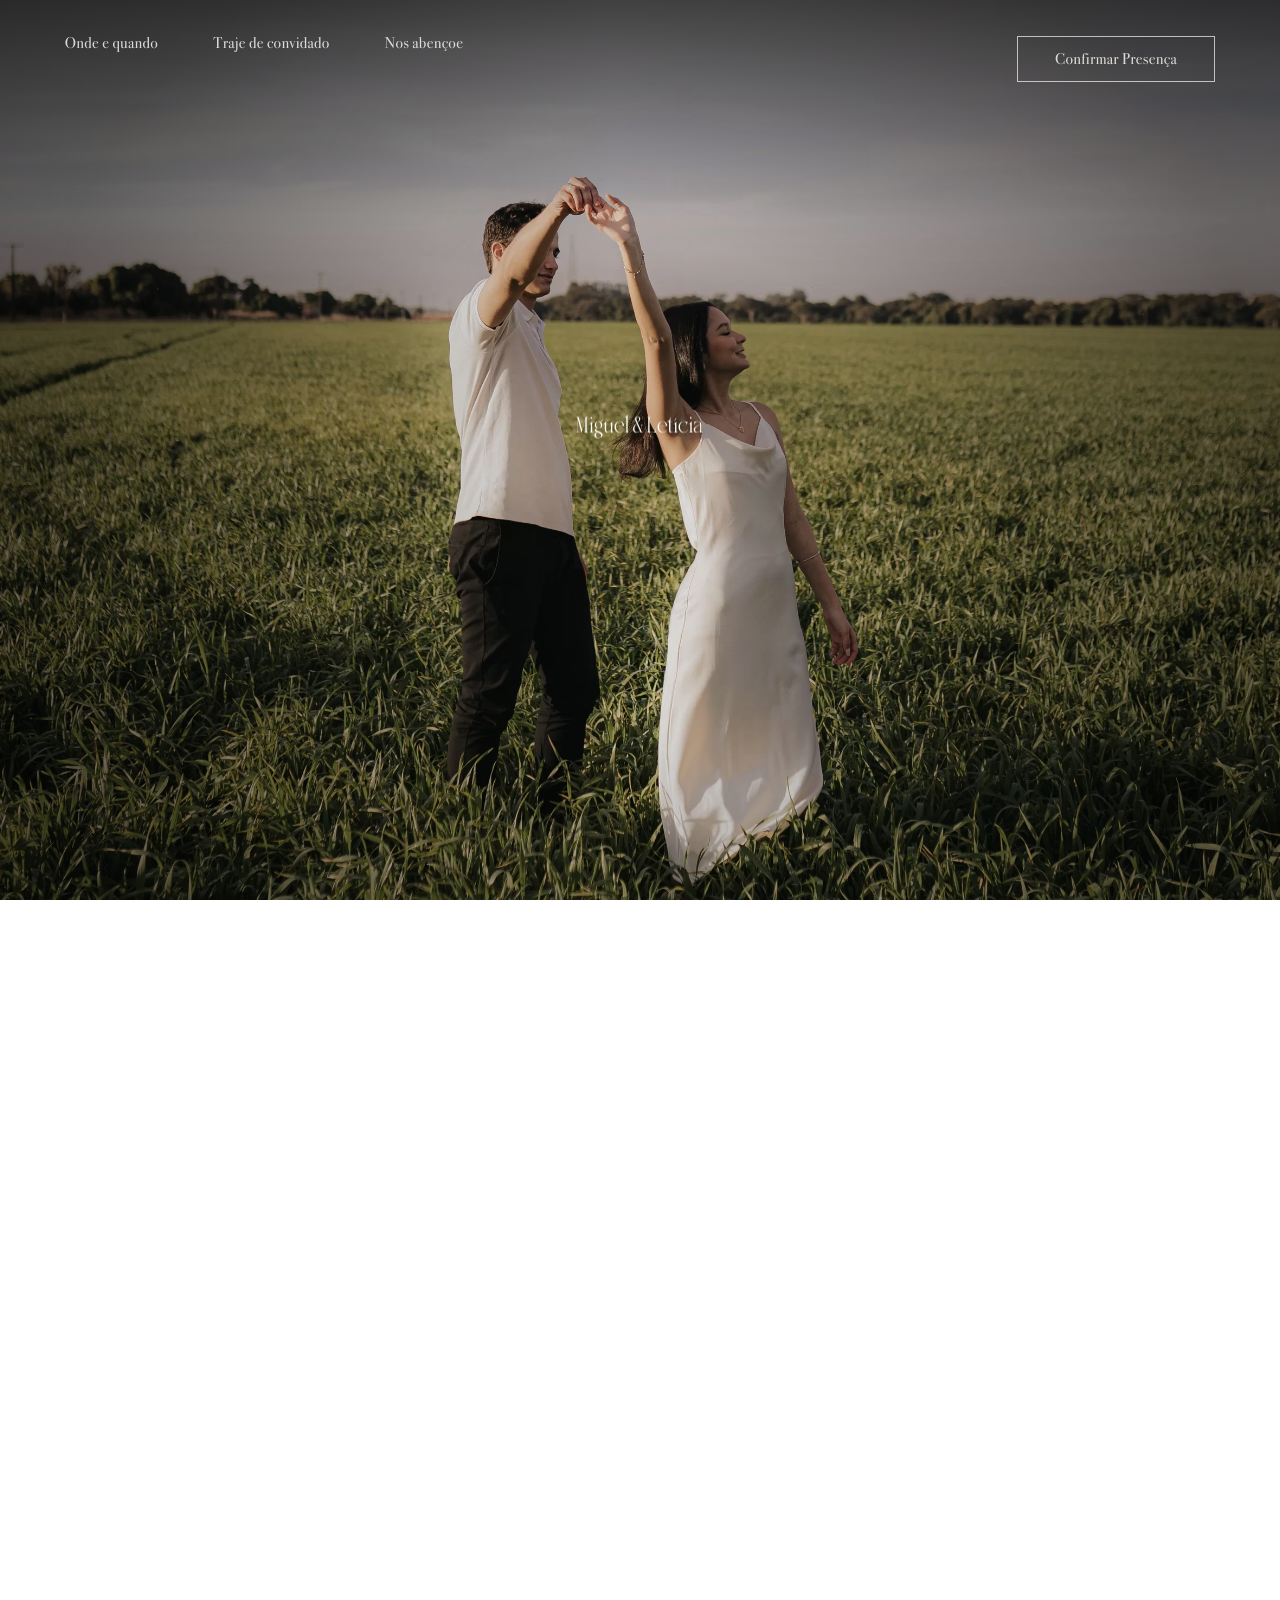
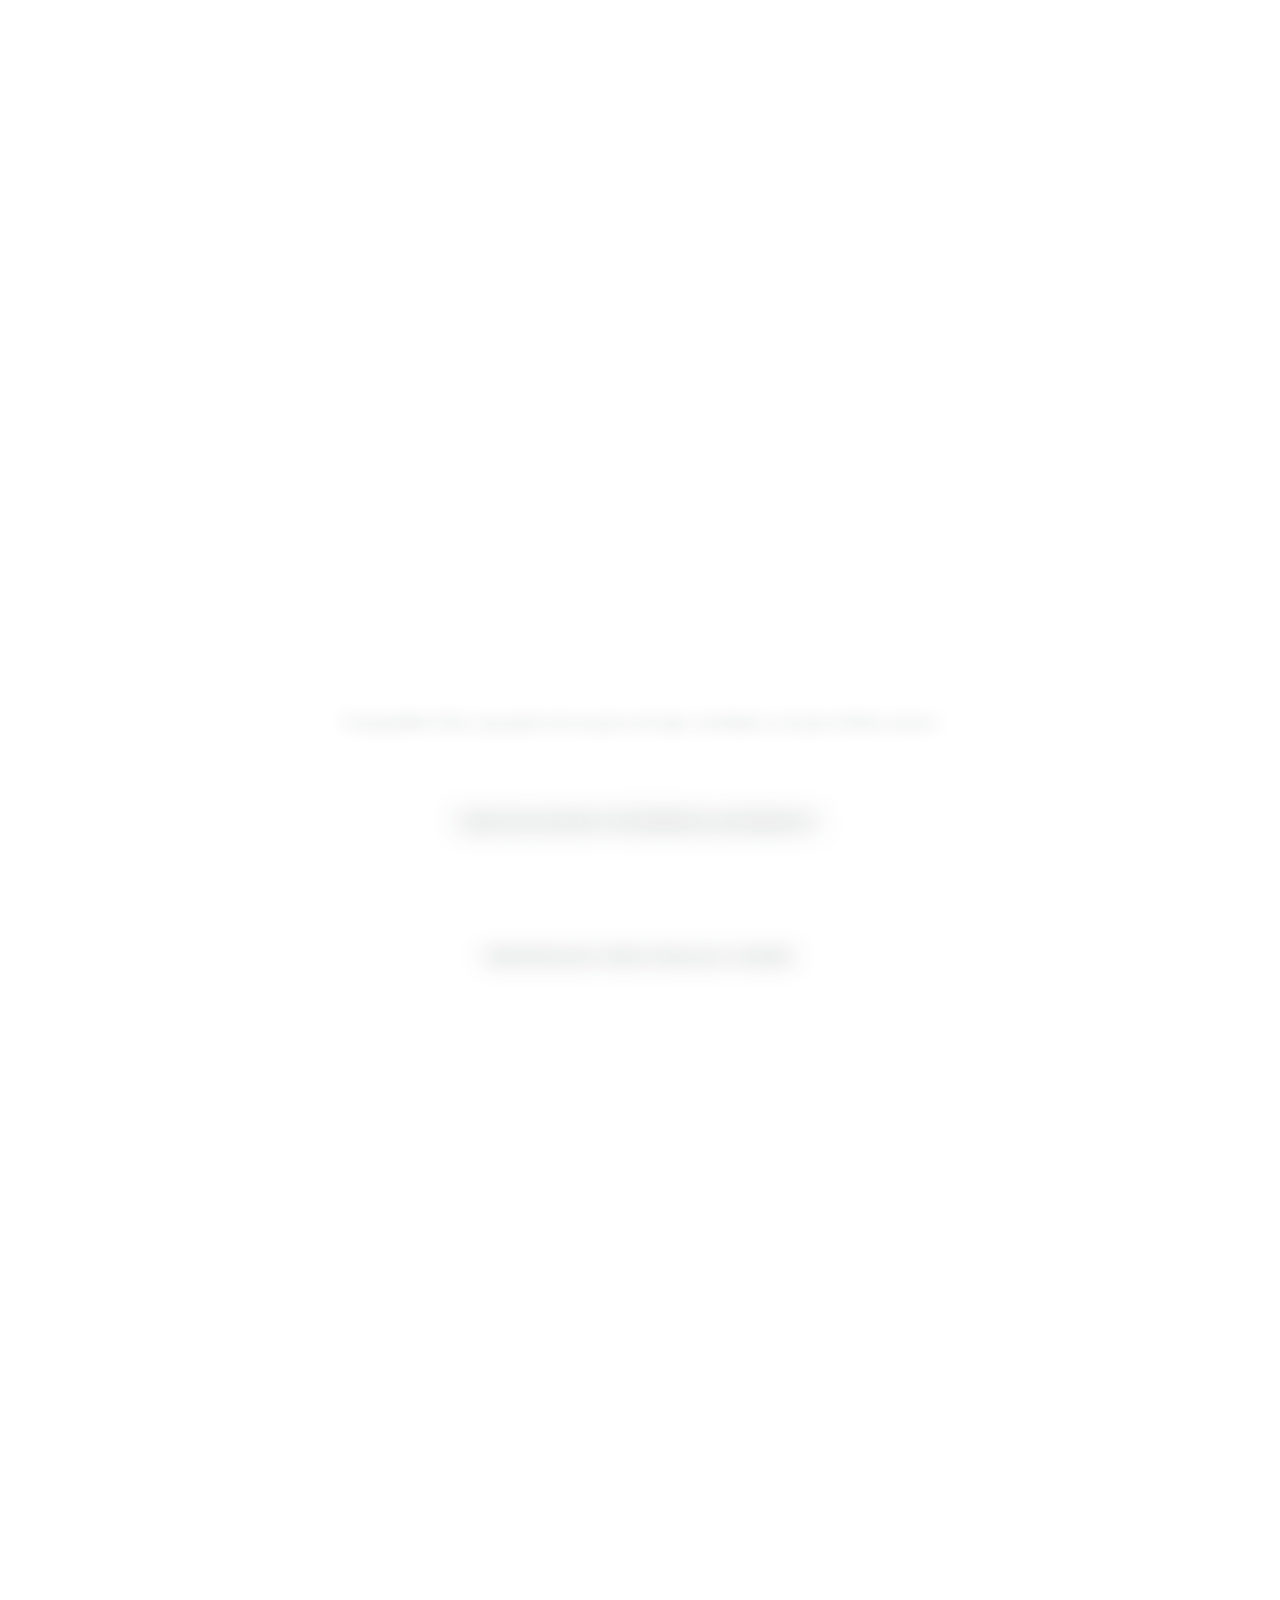
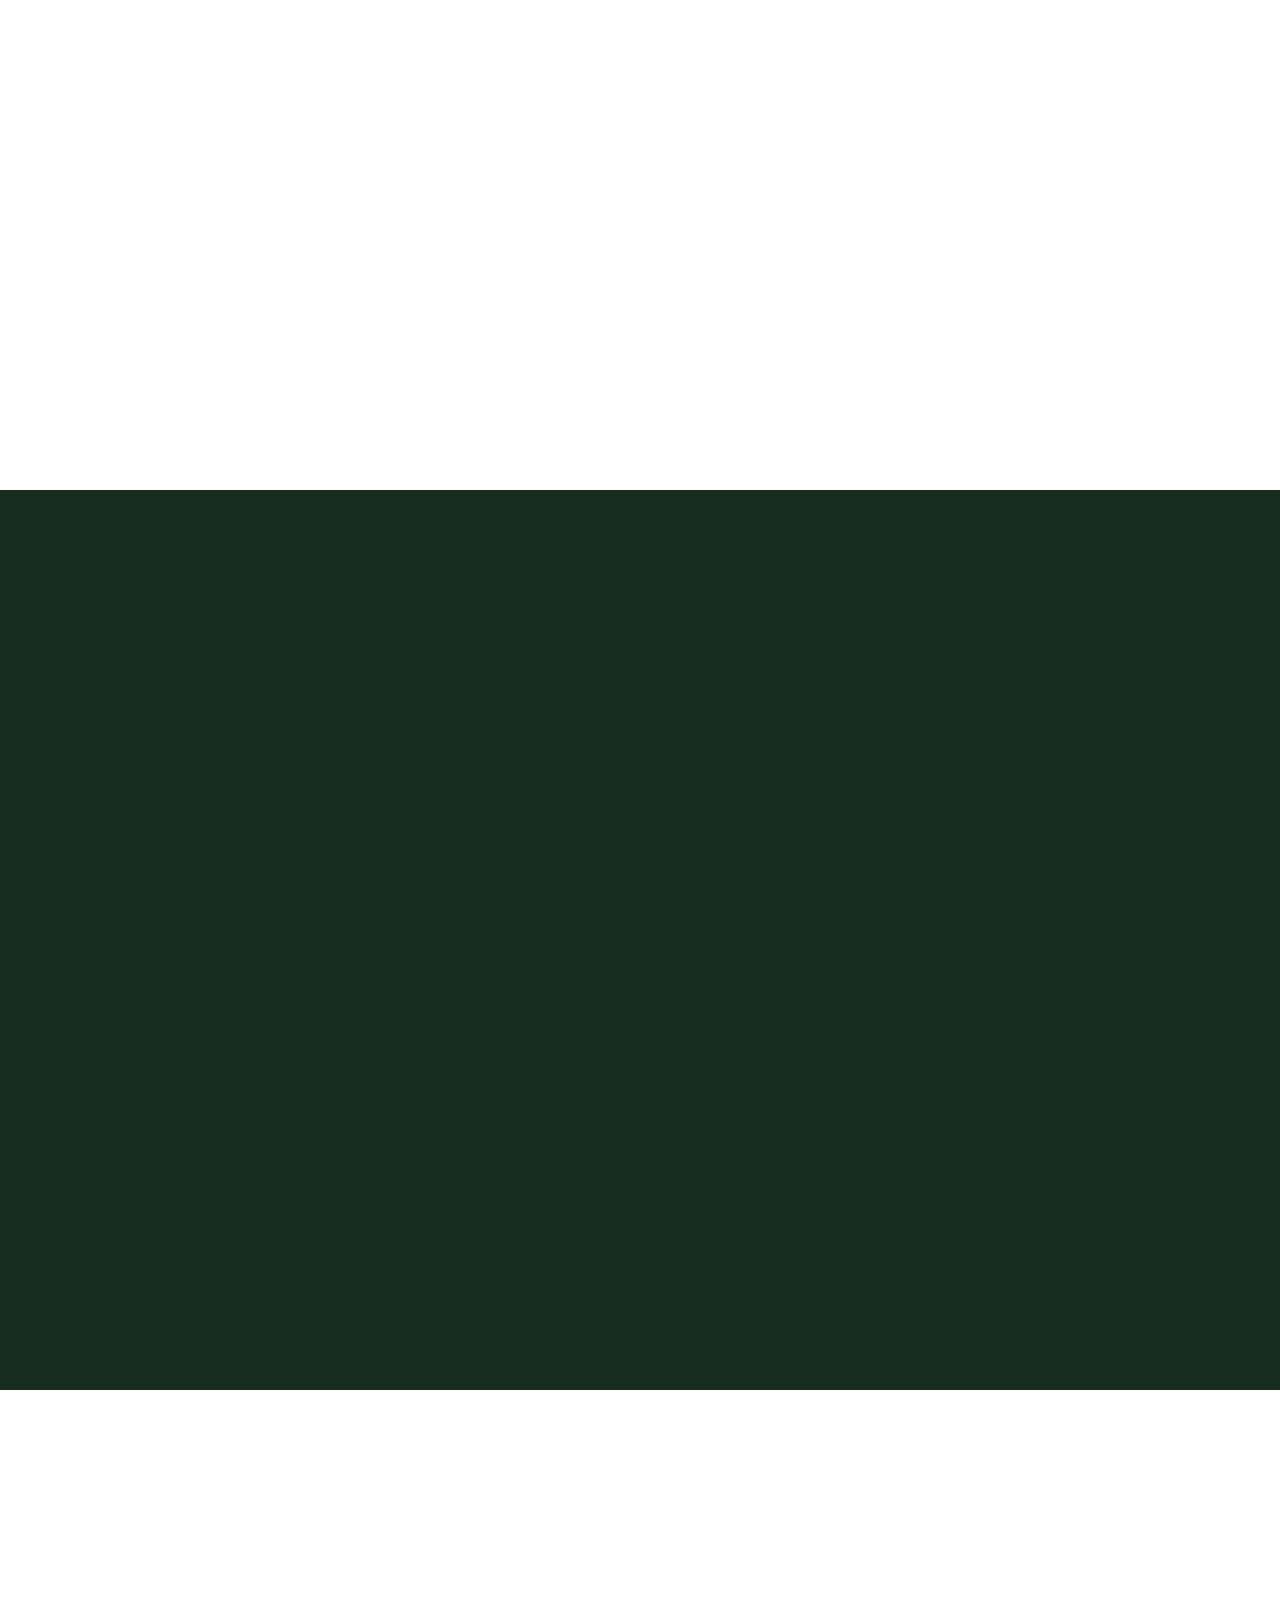
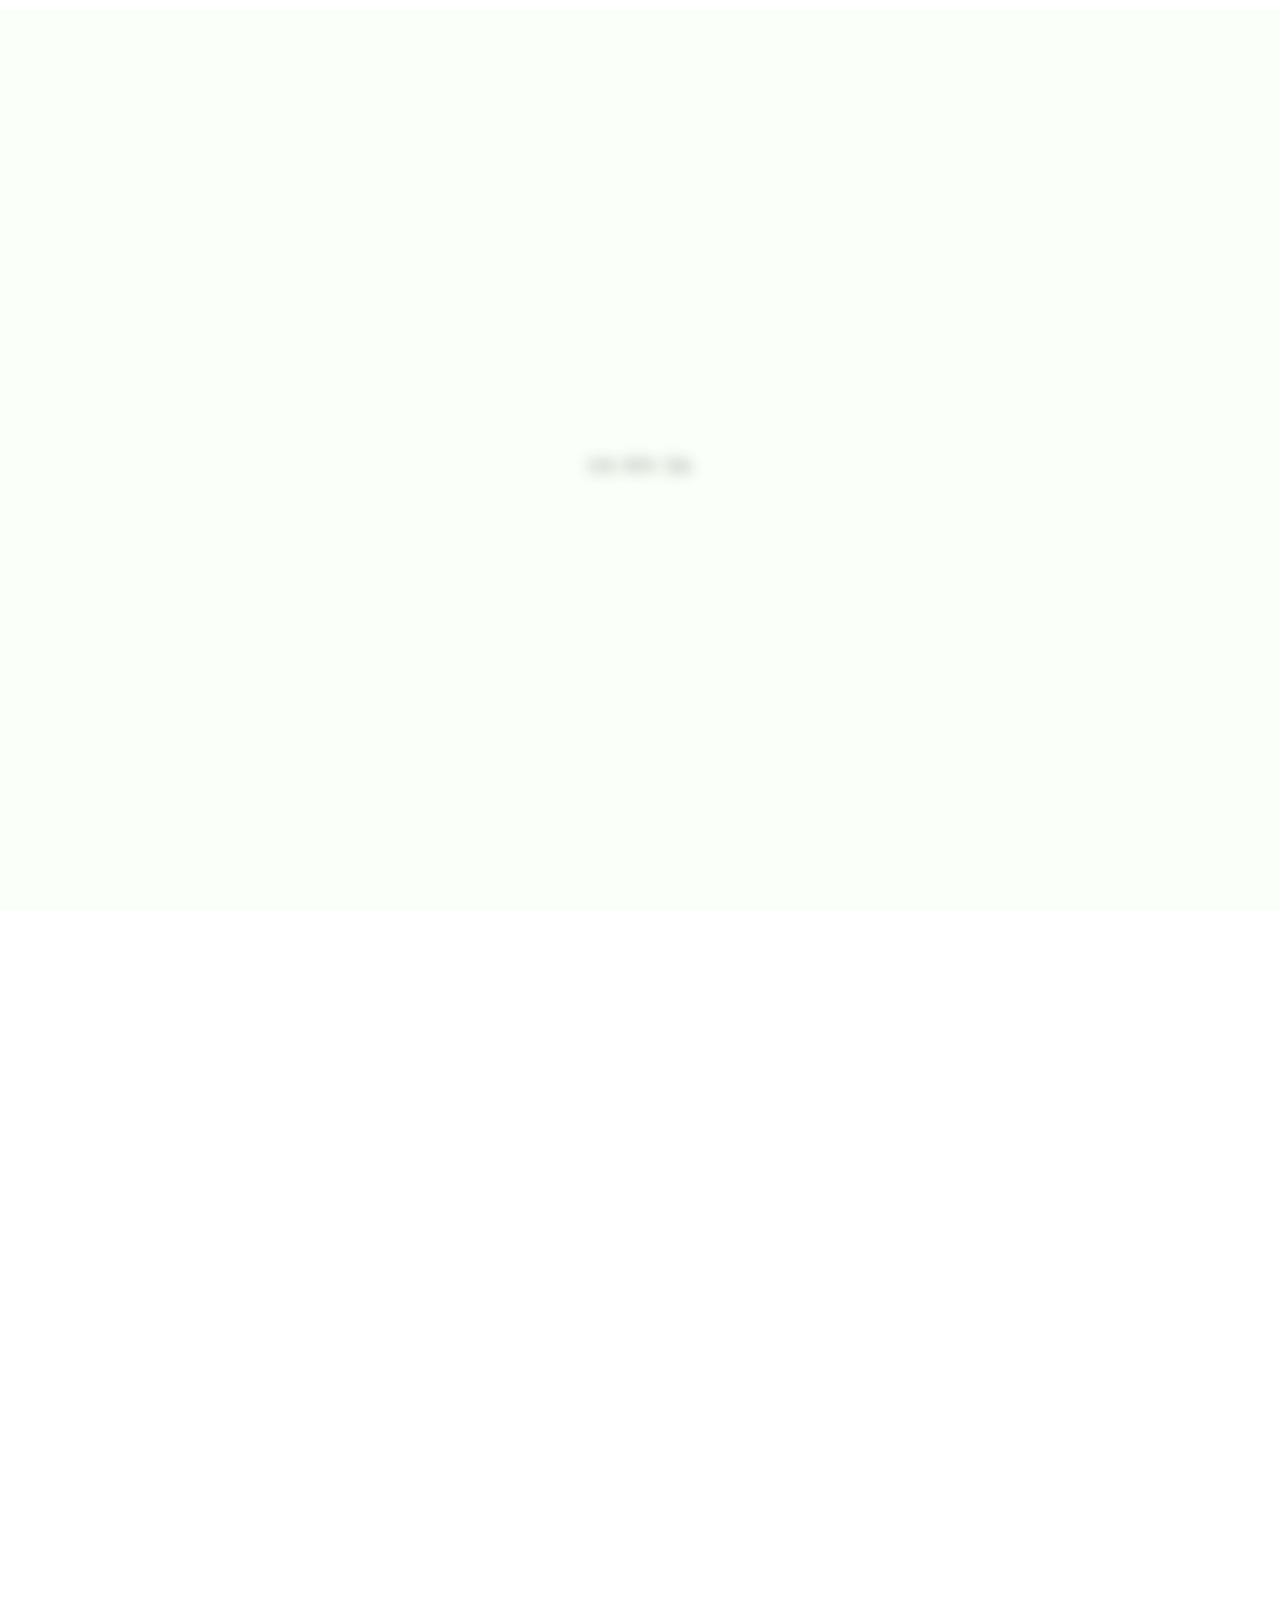
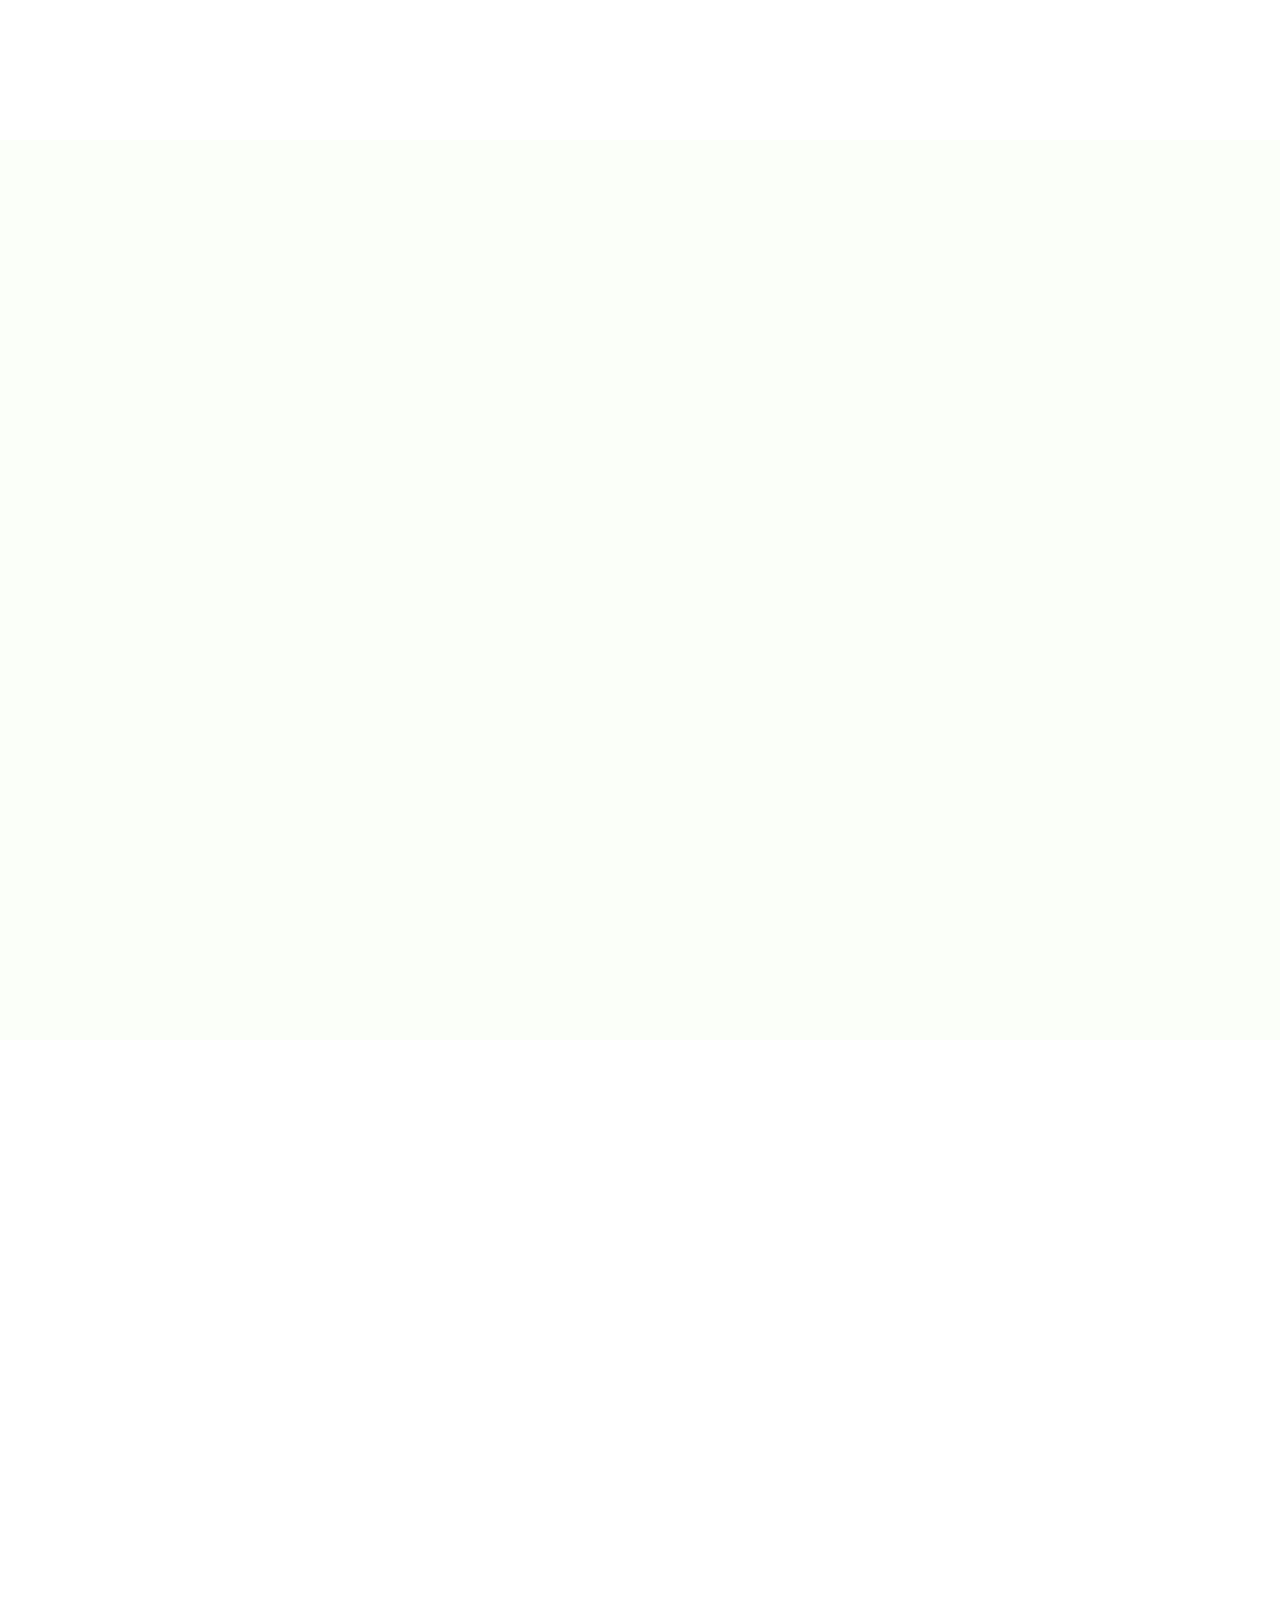
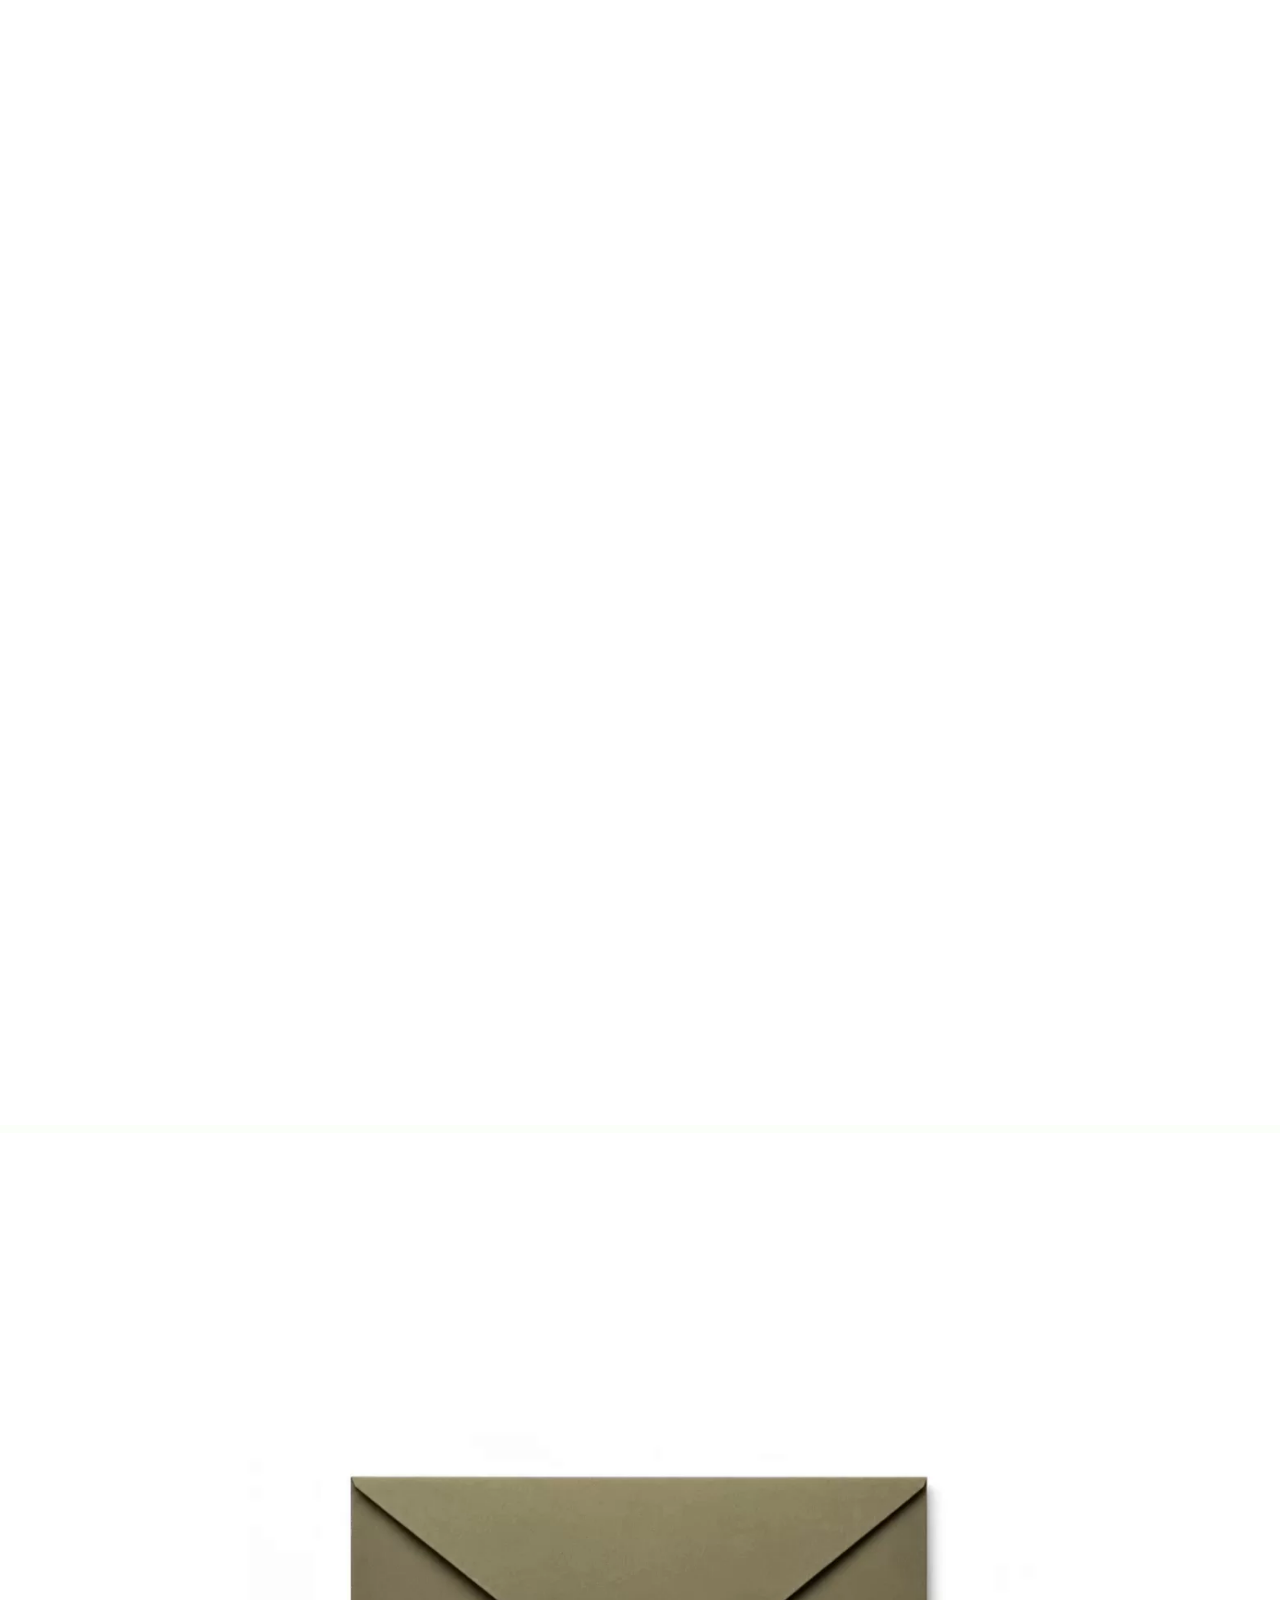
==== commit 62754898: "Compute organized gallery geometry" ====
--- a/index.html
+++ b/index.html
@@ -11,10 +11,10 @@
     <link rel="preload" href="assets/fonts/Bodoni%2072.ttc" as="font" crossorigin />
     <link rel="preload" href="assets/fonts/Aston%20Script.ttf" as="font" crossorigin />
     <link rel="preload" href="assets/fonts/Makcasa-Regular.otf" as="font" type="font/otf" crossorigin />
-    <link rel="stylesheet" href="css/style.css?v=gallery-reference-3" />
+    <link rel="stylesheet" href="css/style.css?v=gallery-geometry-1" />
     <script defer src="js/vendor/gsap.min.js"></script>
     <script defer src="js/vendor/ScrollTrigger.min.js"></script>
-    <script defer src="js/script.js?v=gallery-reference-3"></script>
+    <script defer src="js/script.js?v=gallery-geometry-1"></script>
   </head>
   <body>
     <main class="site-shell" id="top">
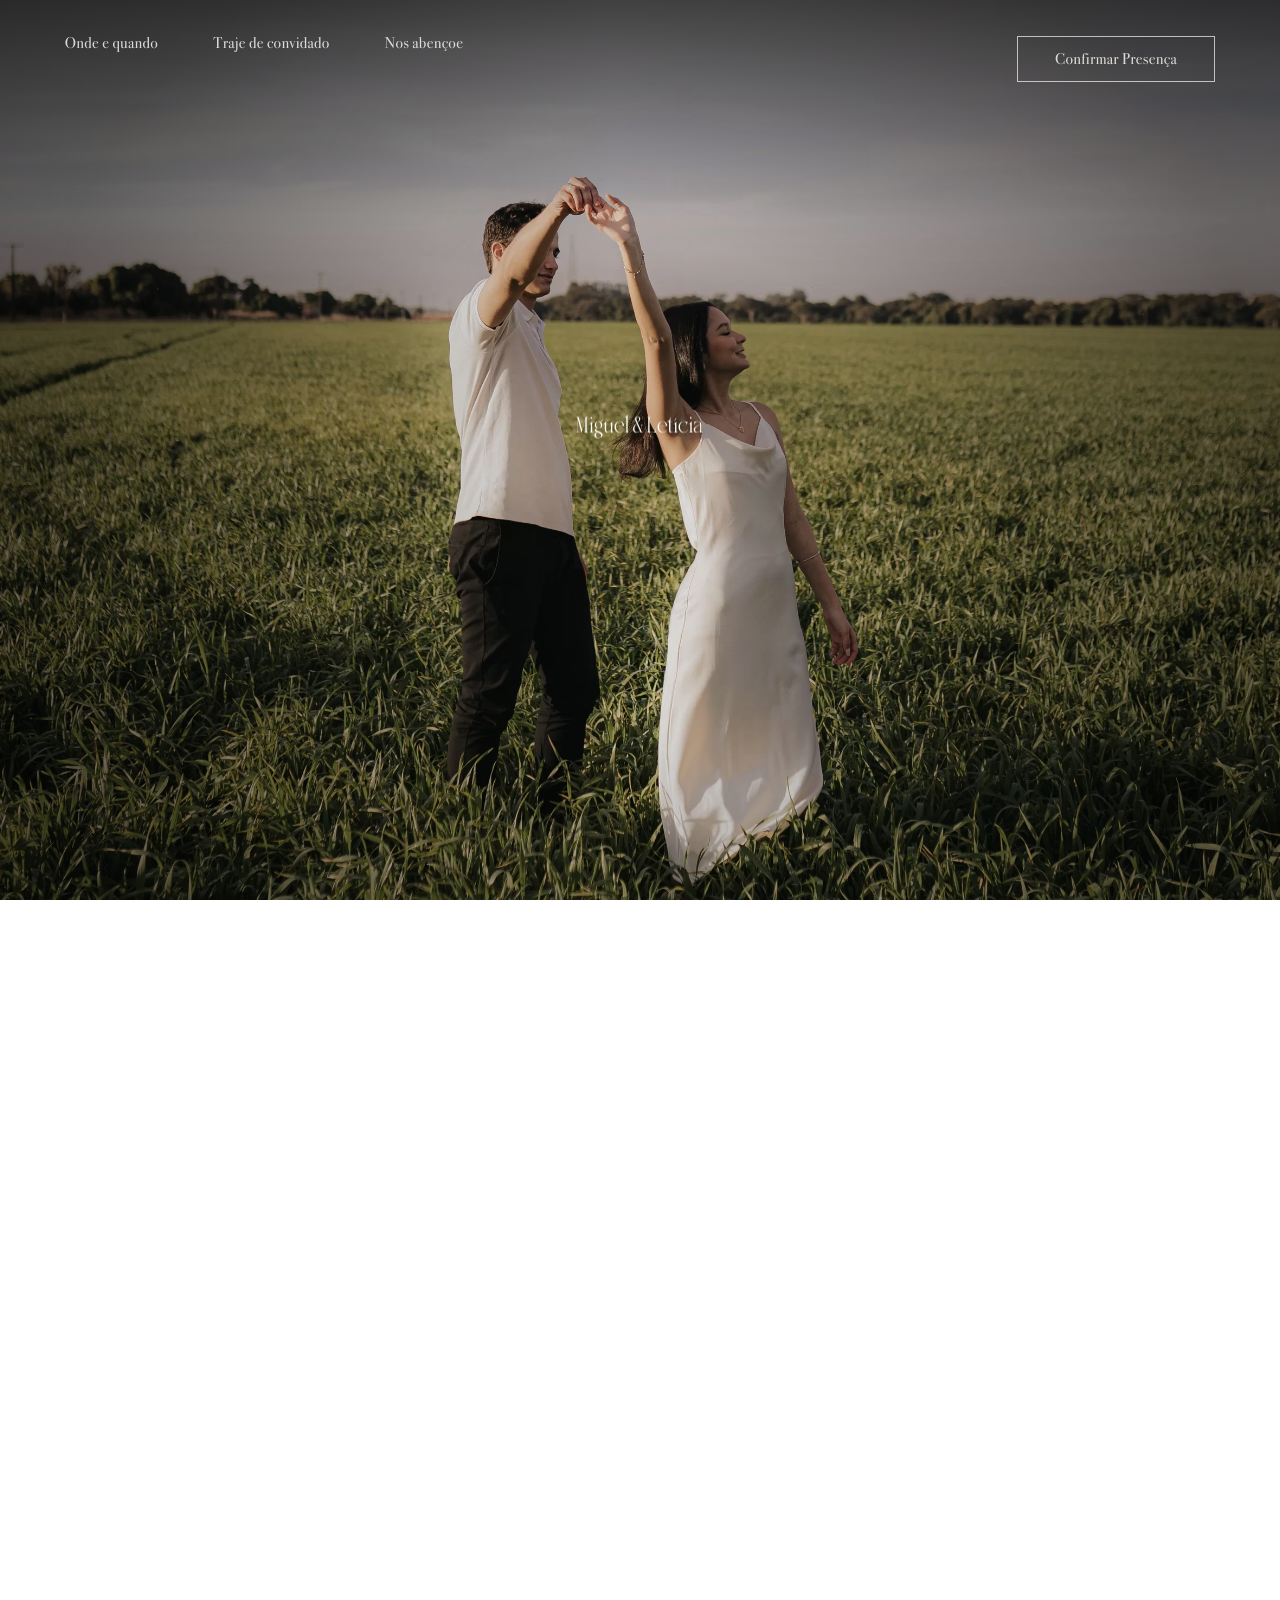
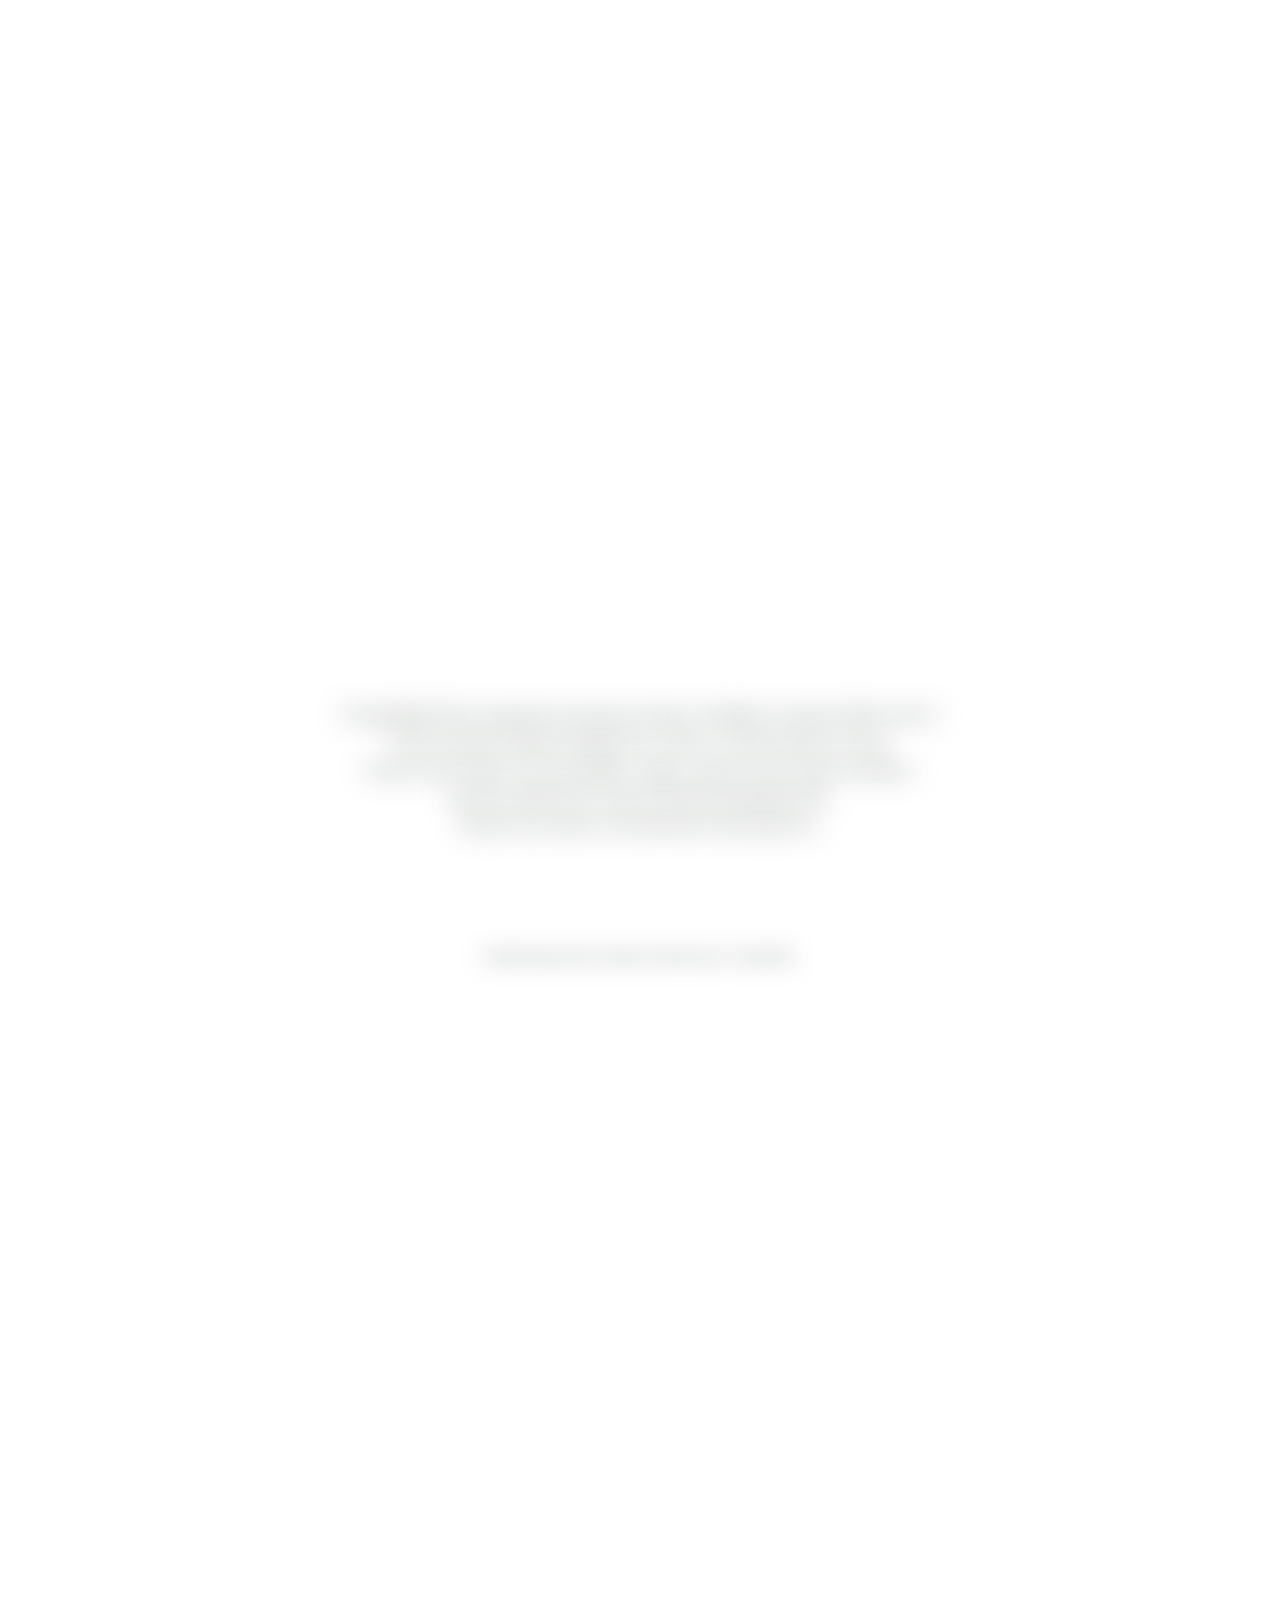
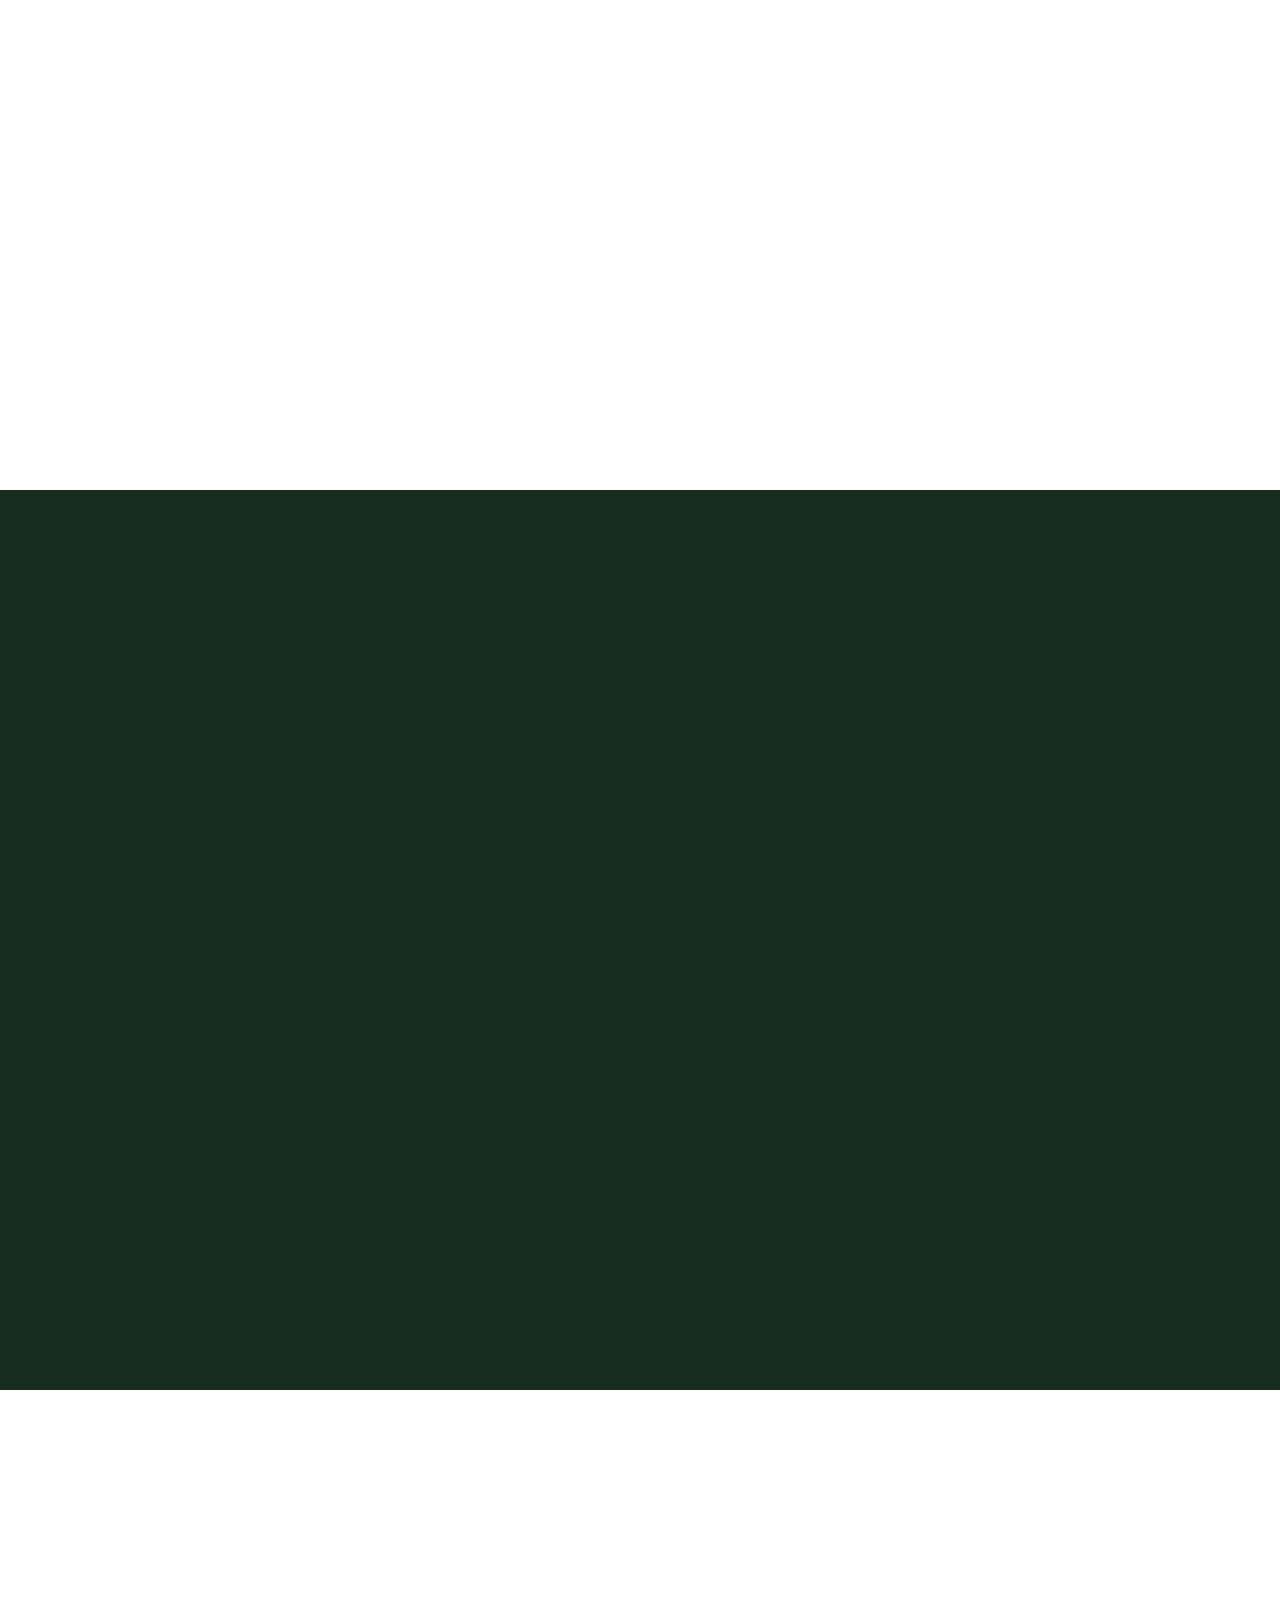
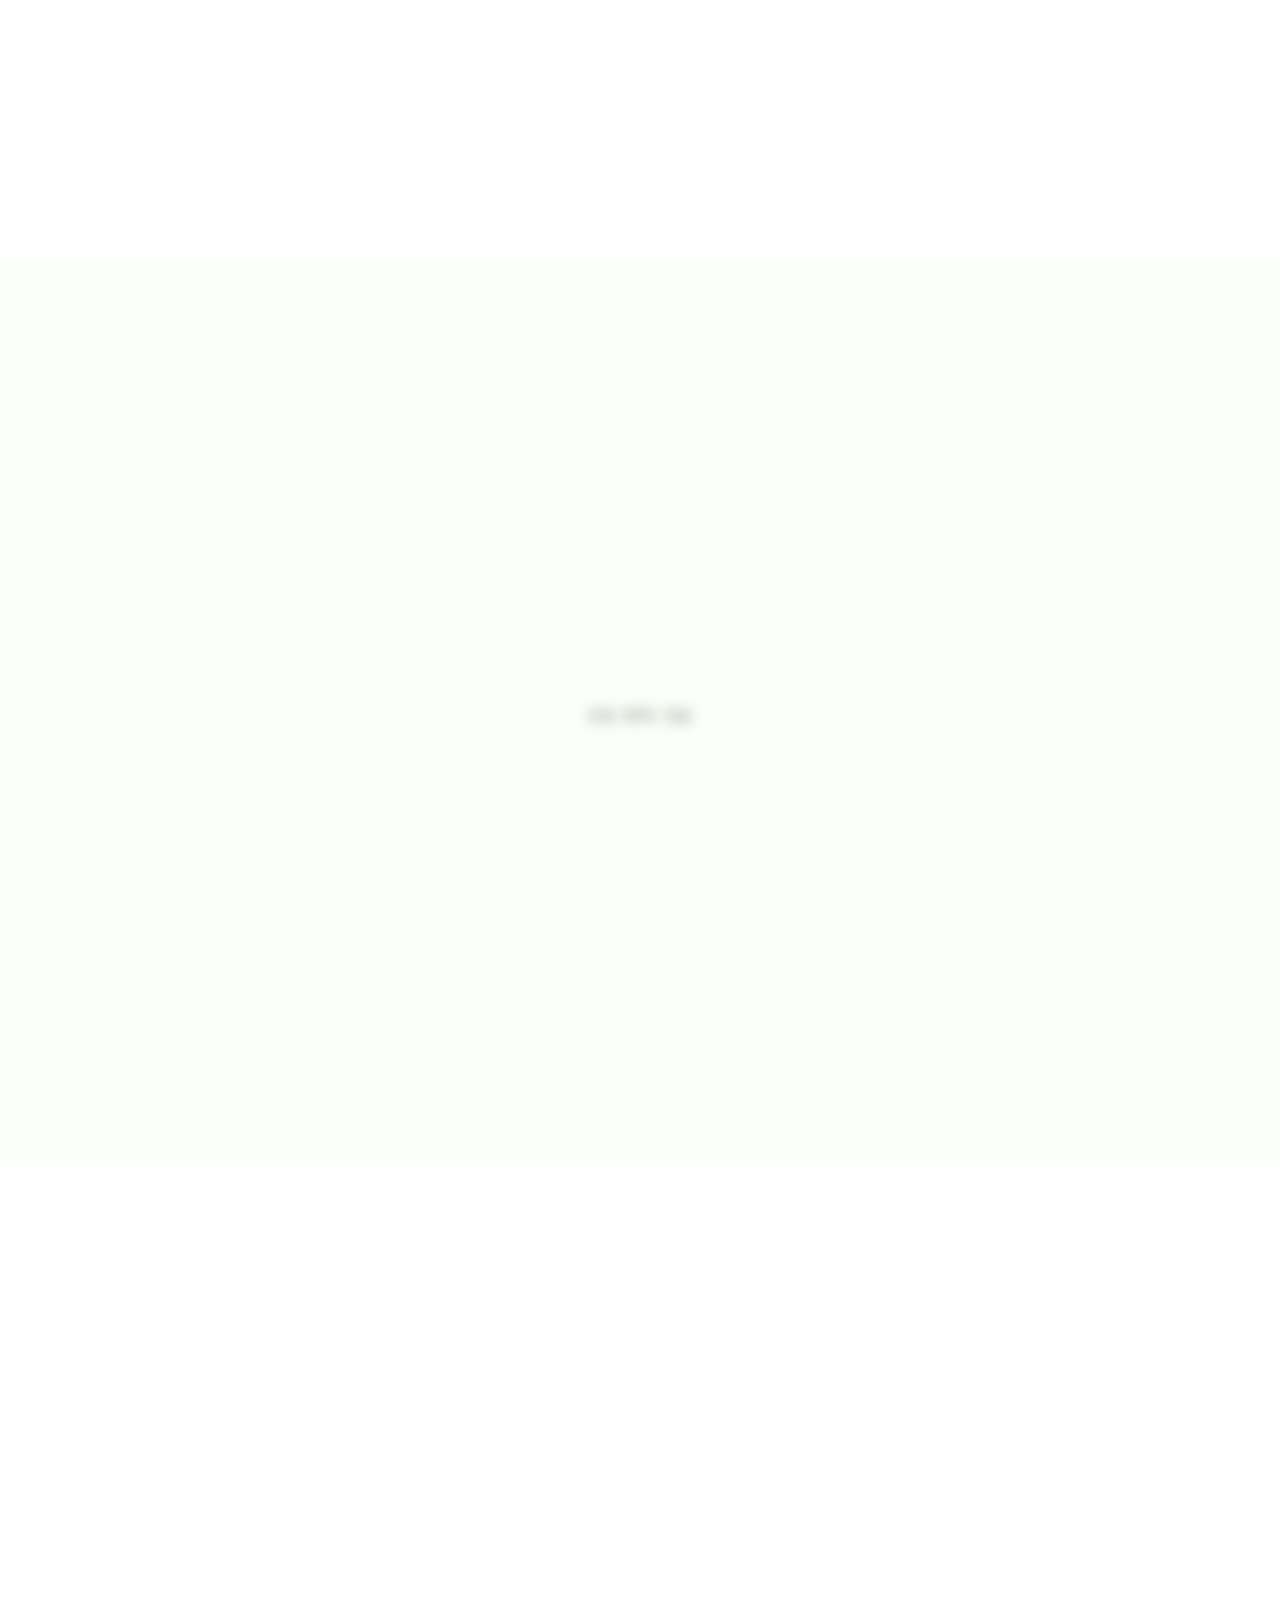
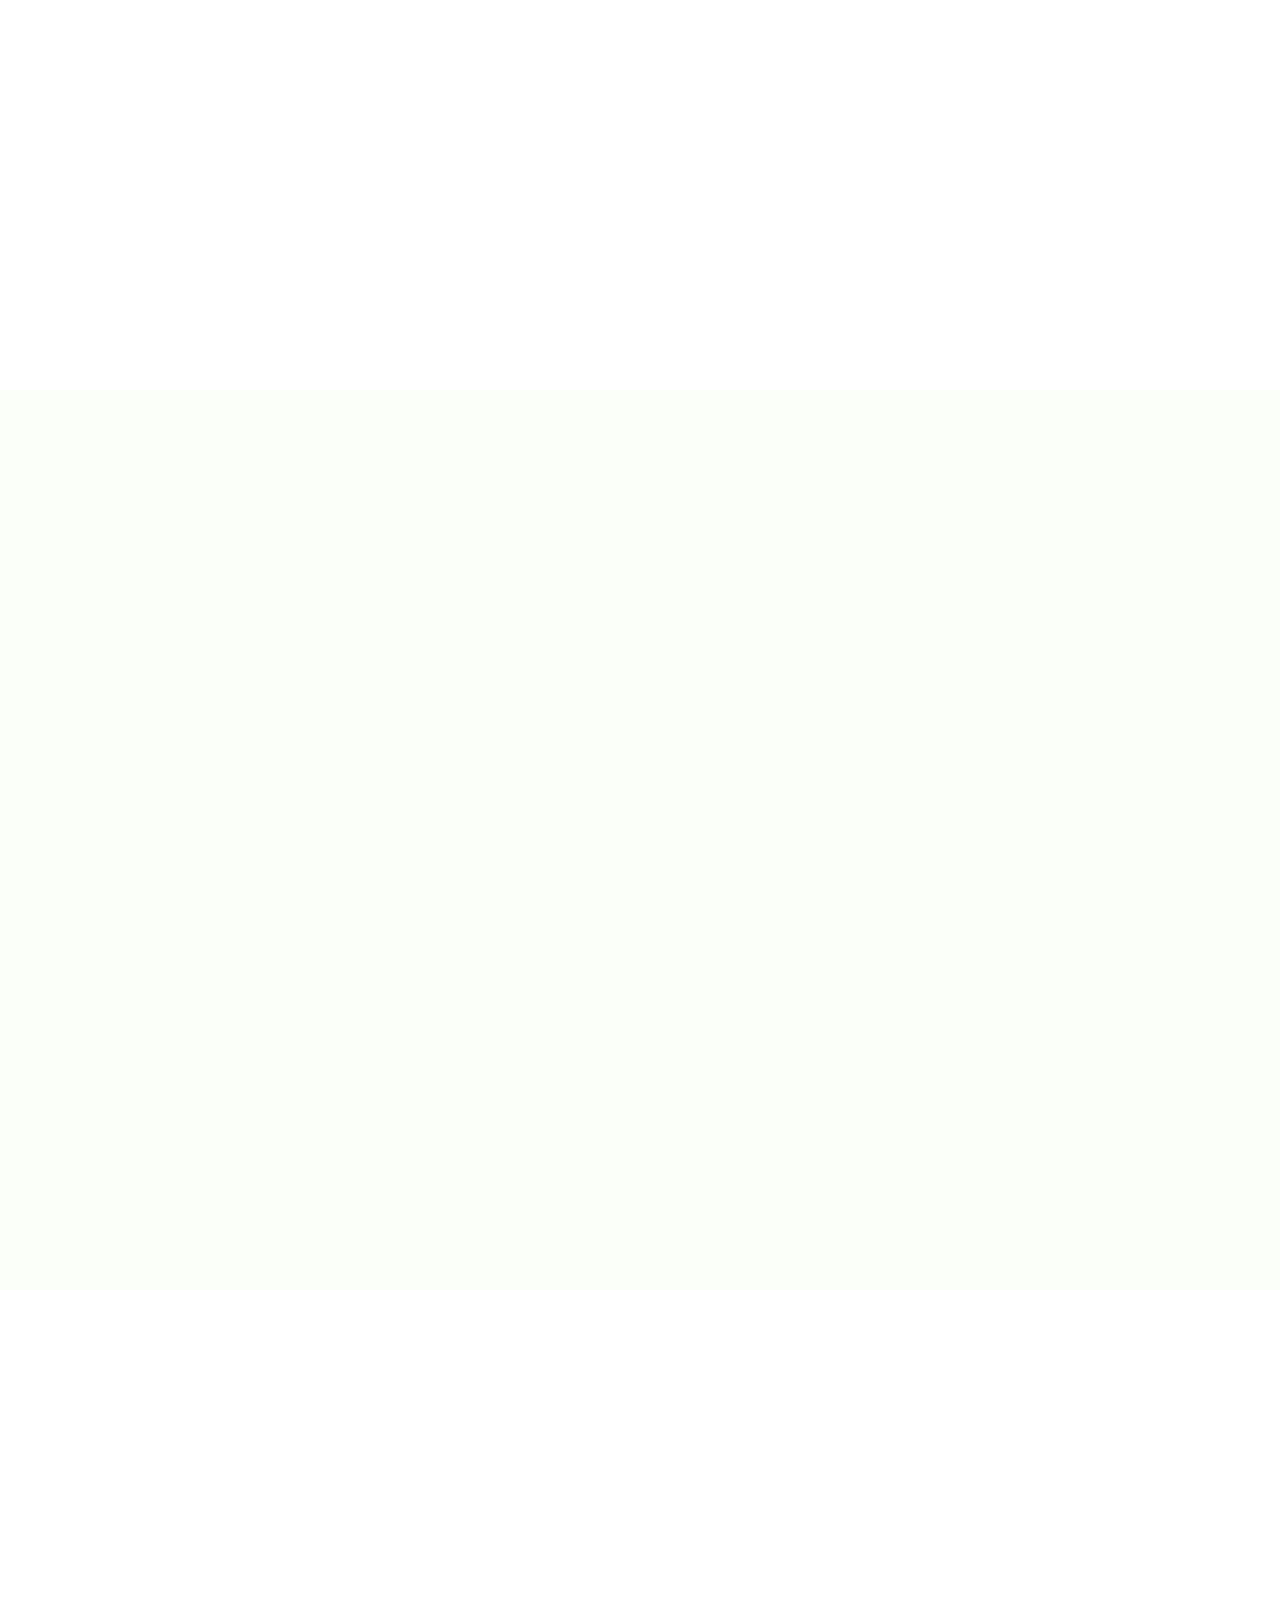
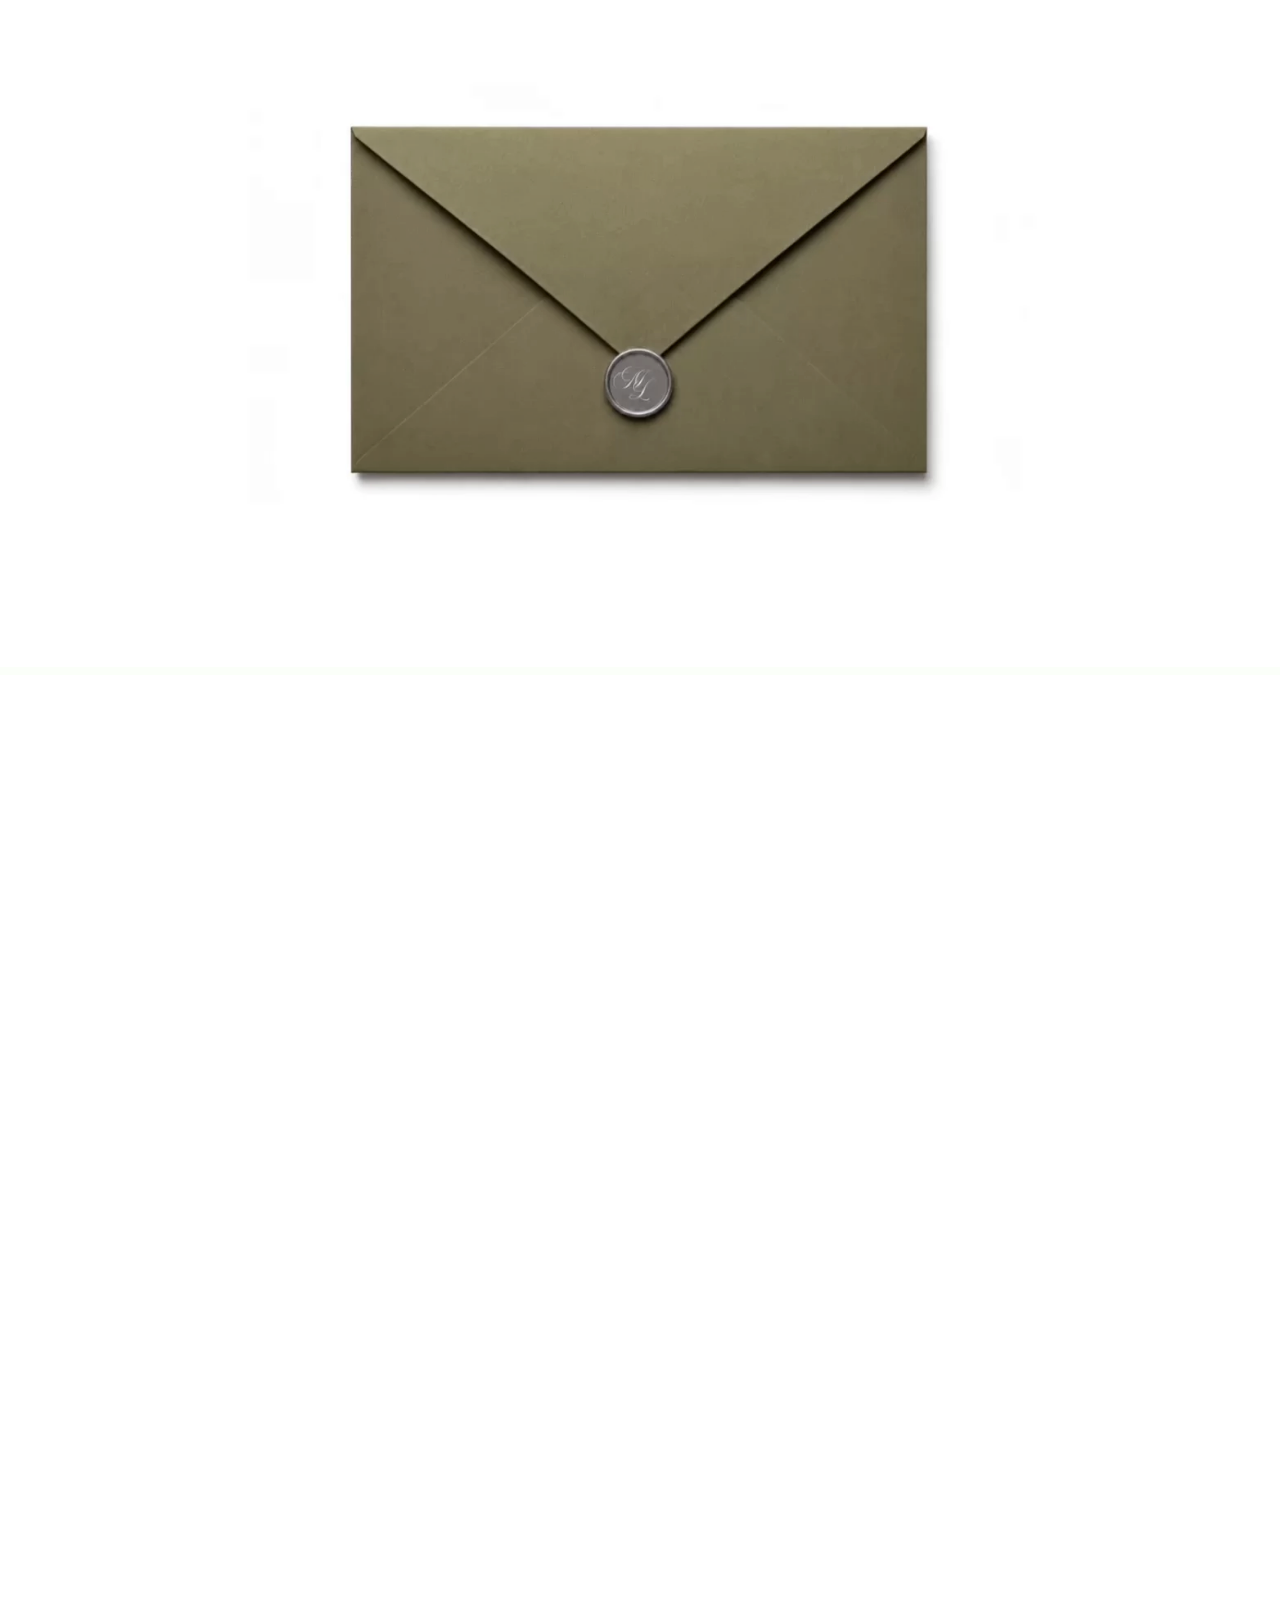
==== commit 9e77f3f6: "Refine mobile gallery and invitation scroll" ====
--- a/index.html
+++ b/index.html
@@ -11,10 +11,10 @@
     <link rel="preload" href="assets/fonts/Bodoni%2072.ttc" as="font" crossorigin />
     <link rel="preload" href="assets/fonts/Aston%20Script.ttf" as="font" crossorigin />
     <link rel="preload" href="assets/fonts/Makcasa-Regular.otf" as="font" type="font/otf" crossorigin />
-    <link rel="stylesheet" href="css/style.css?v=gallery-geometry-1" />
+    <link rel="stylesheet" href="css/style.css?v=mobile-gallery-envelope-1" />
     <script defer src="js/vendor/gsap.min.js"></script>
     <script defer src="js/vendor/ScrollTrigger.min.js"></script>
-    <script defer src="js/script.js?v=gallery-geometry-1"></script>
+    <script defer src="js/script.js?v=mobile-gallery-envelope-1"></script>
   </head>
   <body>
     <main class="site-shell" id="top">
--- a/css/style.css
+++ b/css/style.css
@@ -460,7 +460,6 @@
   line-height: 1;
   text-align: center;
   text-transform: uppercase;
-  transform: translate(-50%, -50%);
   opacity: 0;
   visibility: hidden;
   will-change: transform, opacity;
@@ -807,8 +806,8 @@
   }
 
   .frame-sequence-cta {
-    top: calc(50% - clamp(4.4rem, 11vh, 5.7rem));
-    min-width: min(15.6rem, 76vw);
+    top: calc(50% - clamp(2.2rem, 5.4vh, 3.4rem));
+    min-width: min(16.8rem, 82vw);
     min-height: 3rem;
     padding: 0.86rem 1.6rem 0.92rem;
     font-size: 0.74rem;
@@ -823,10 +822,14 @@
     height: 100vh;
   }
 
-  .gallery-item-1,
+  .gallery-item-1 {
+    width: min(42vw, 10.5rem);
+    height: min(27.2vw, 6.8rem);
+  }
+
   .gallery-item-6 {
-    width: min(82vw, 22rem);
-    height: min(30vw, 10.5rem);
+    width: min(42vw, 10.5rem);
+    height: min(63vw, 15.75rem);
   }
 
   .gallery-item-2,
@@ -837,8 +840,8 @@
   }
 
   .gallery-item-4 {
-    width: min(42vw, 10rem);
-    height: min(36vh, 14rem);
+    width: min(42vw, 10.5rem);
+    height: min(50vh, 18rem);
   }
 
   .final-button {
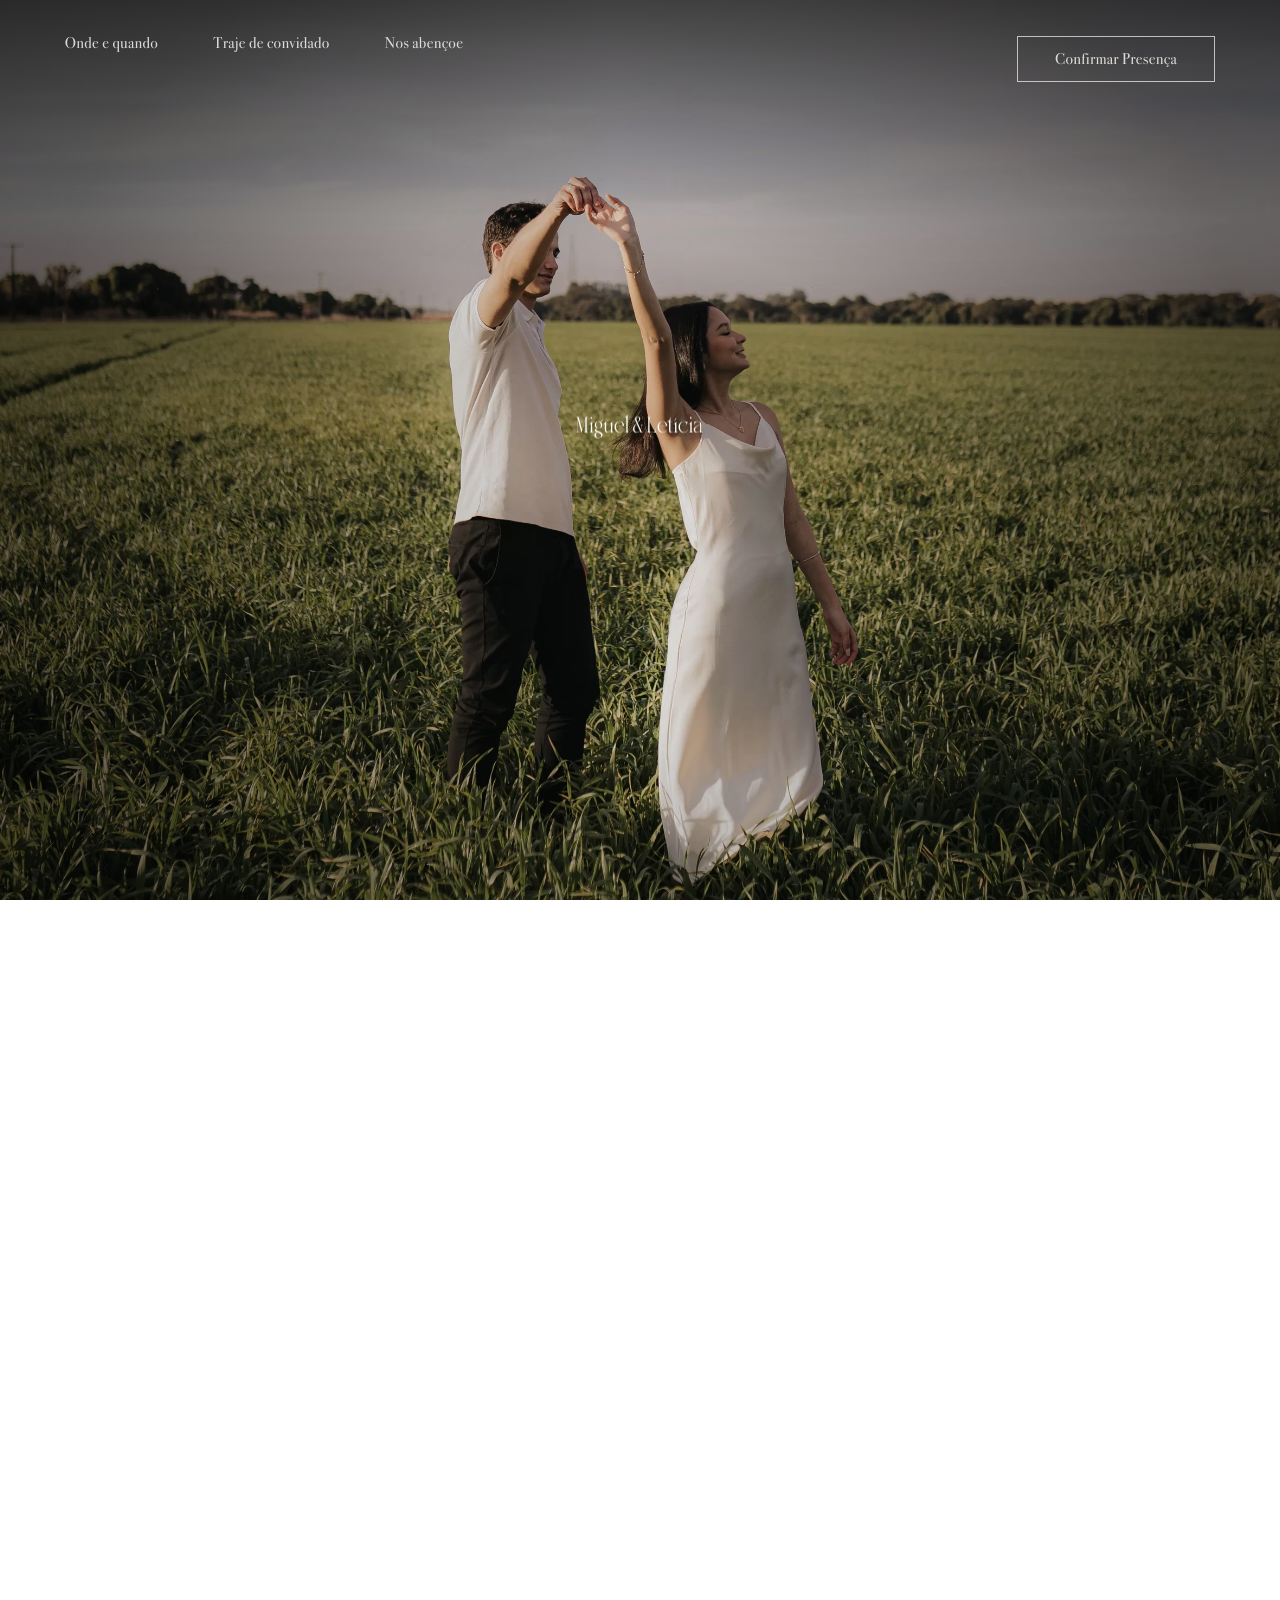
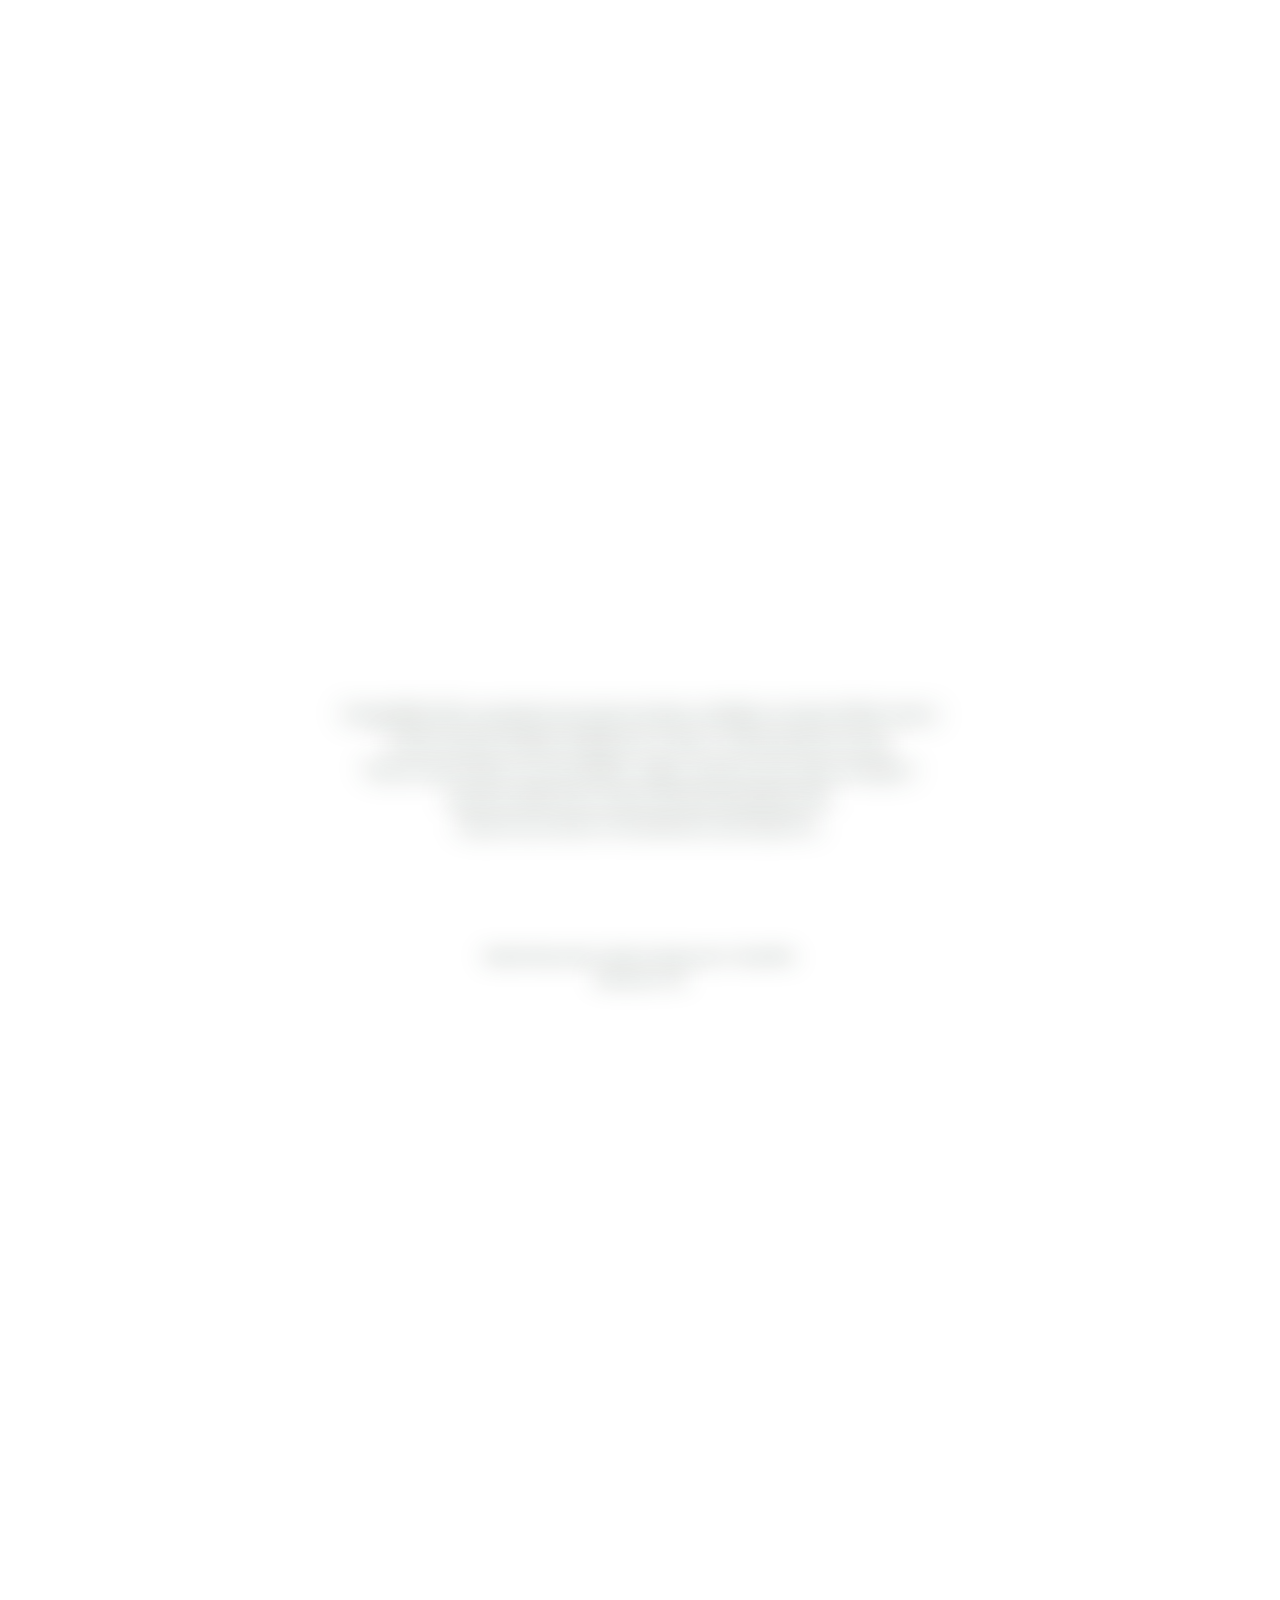
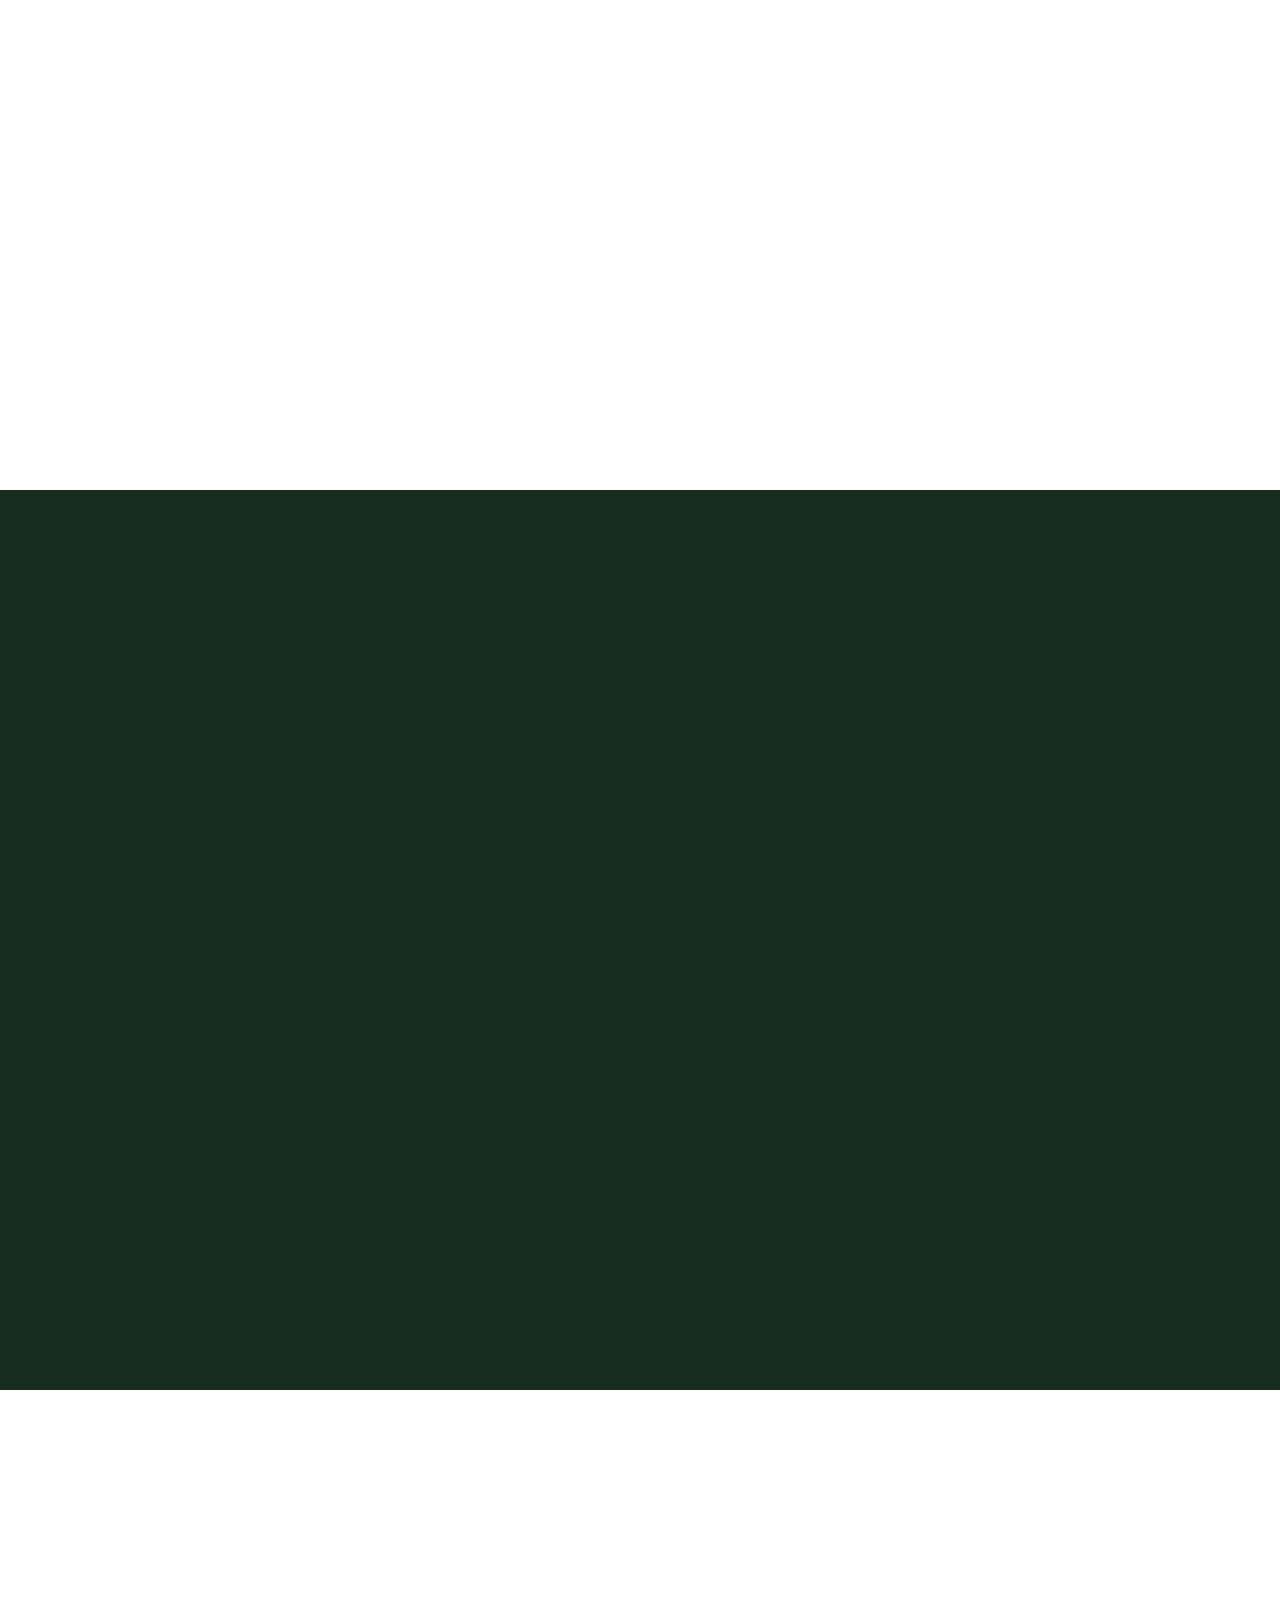
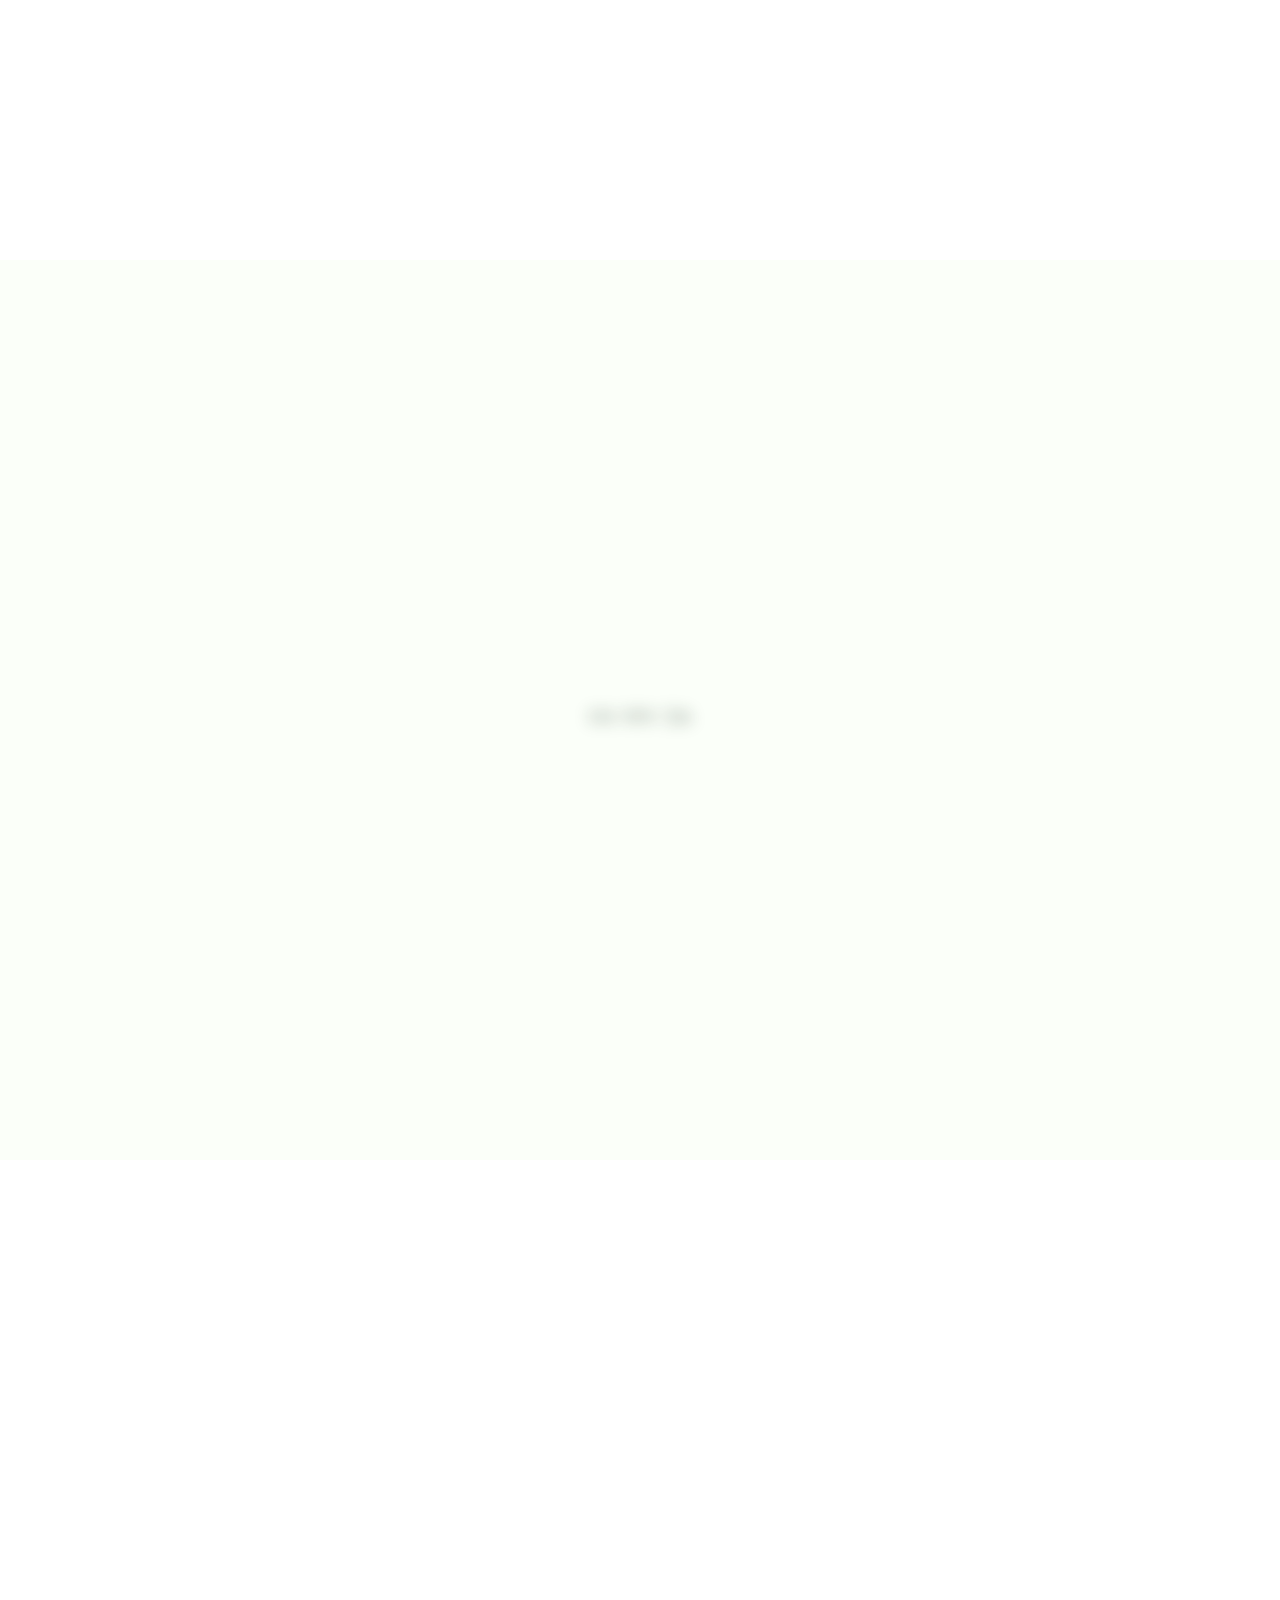
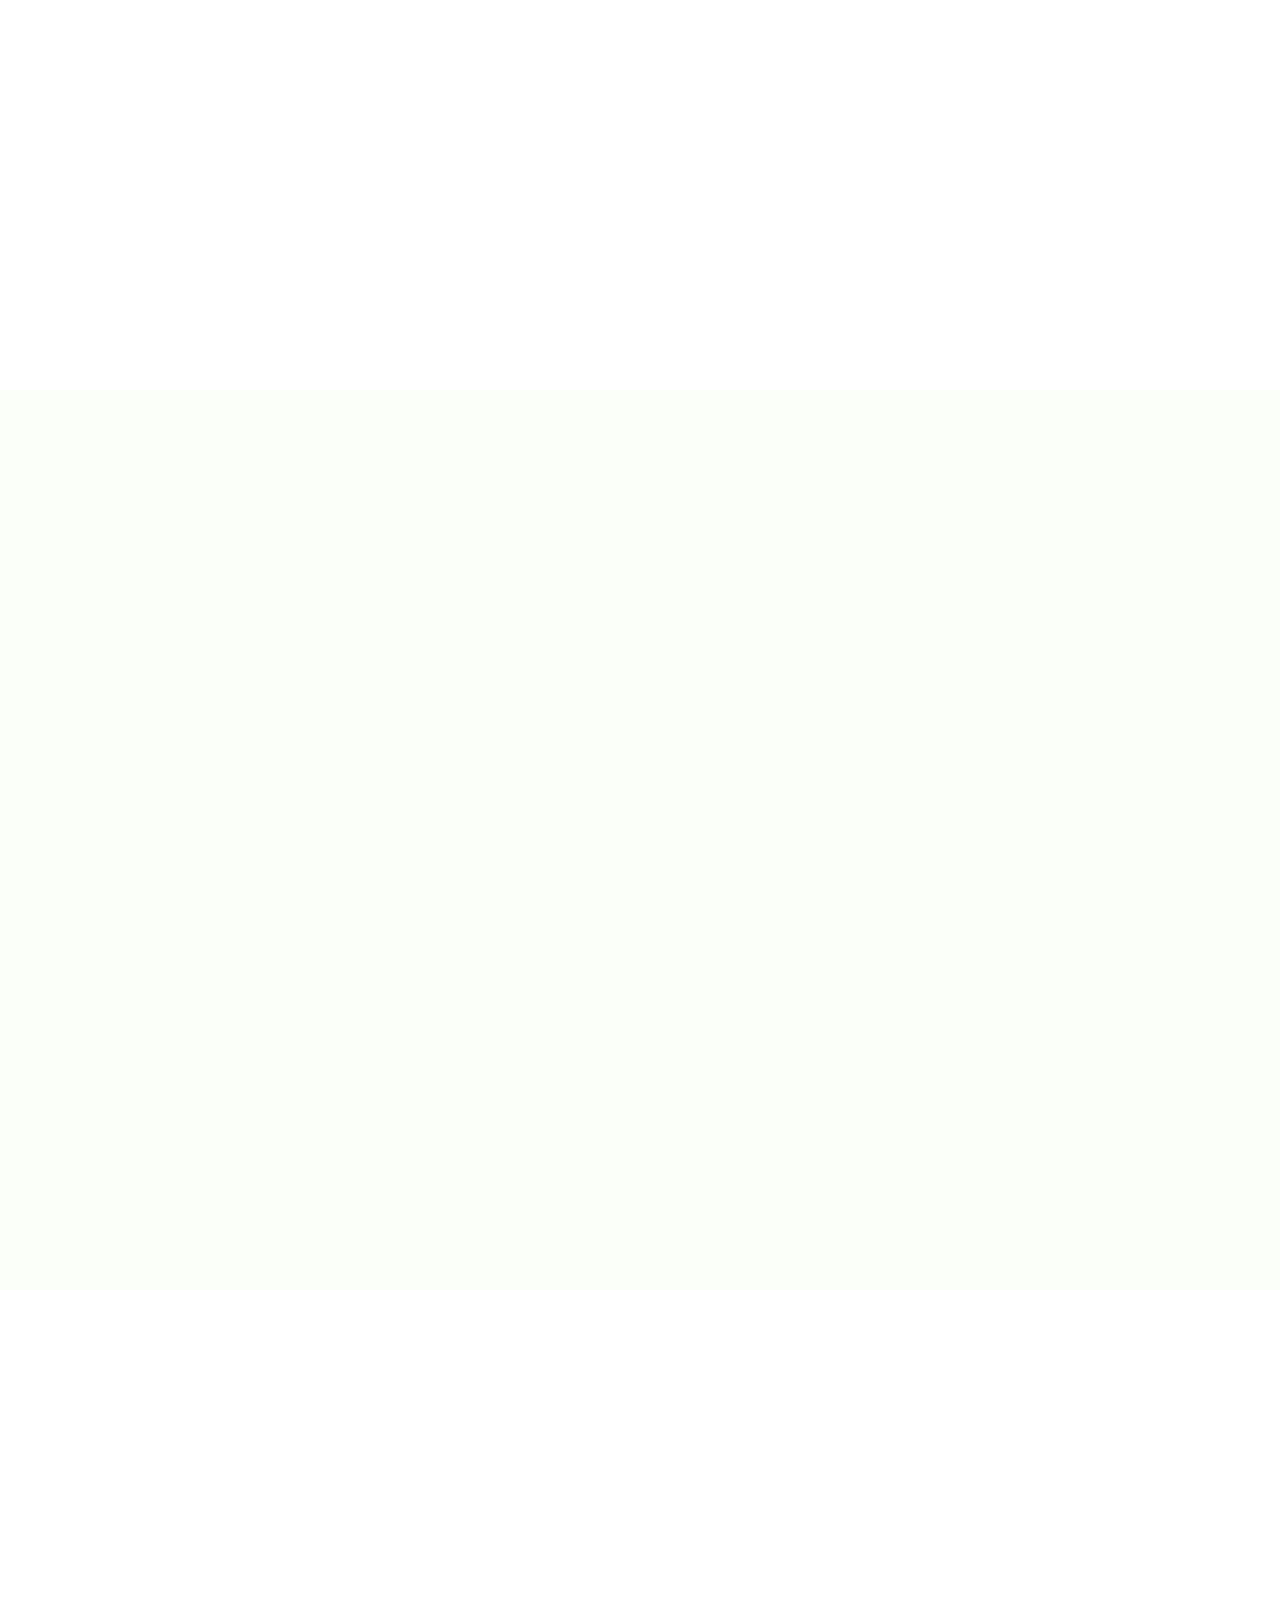
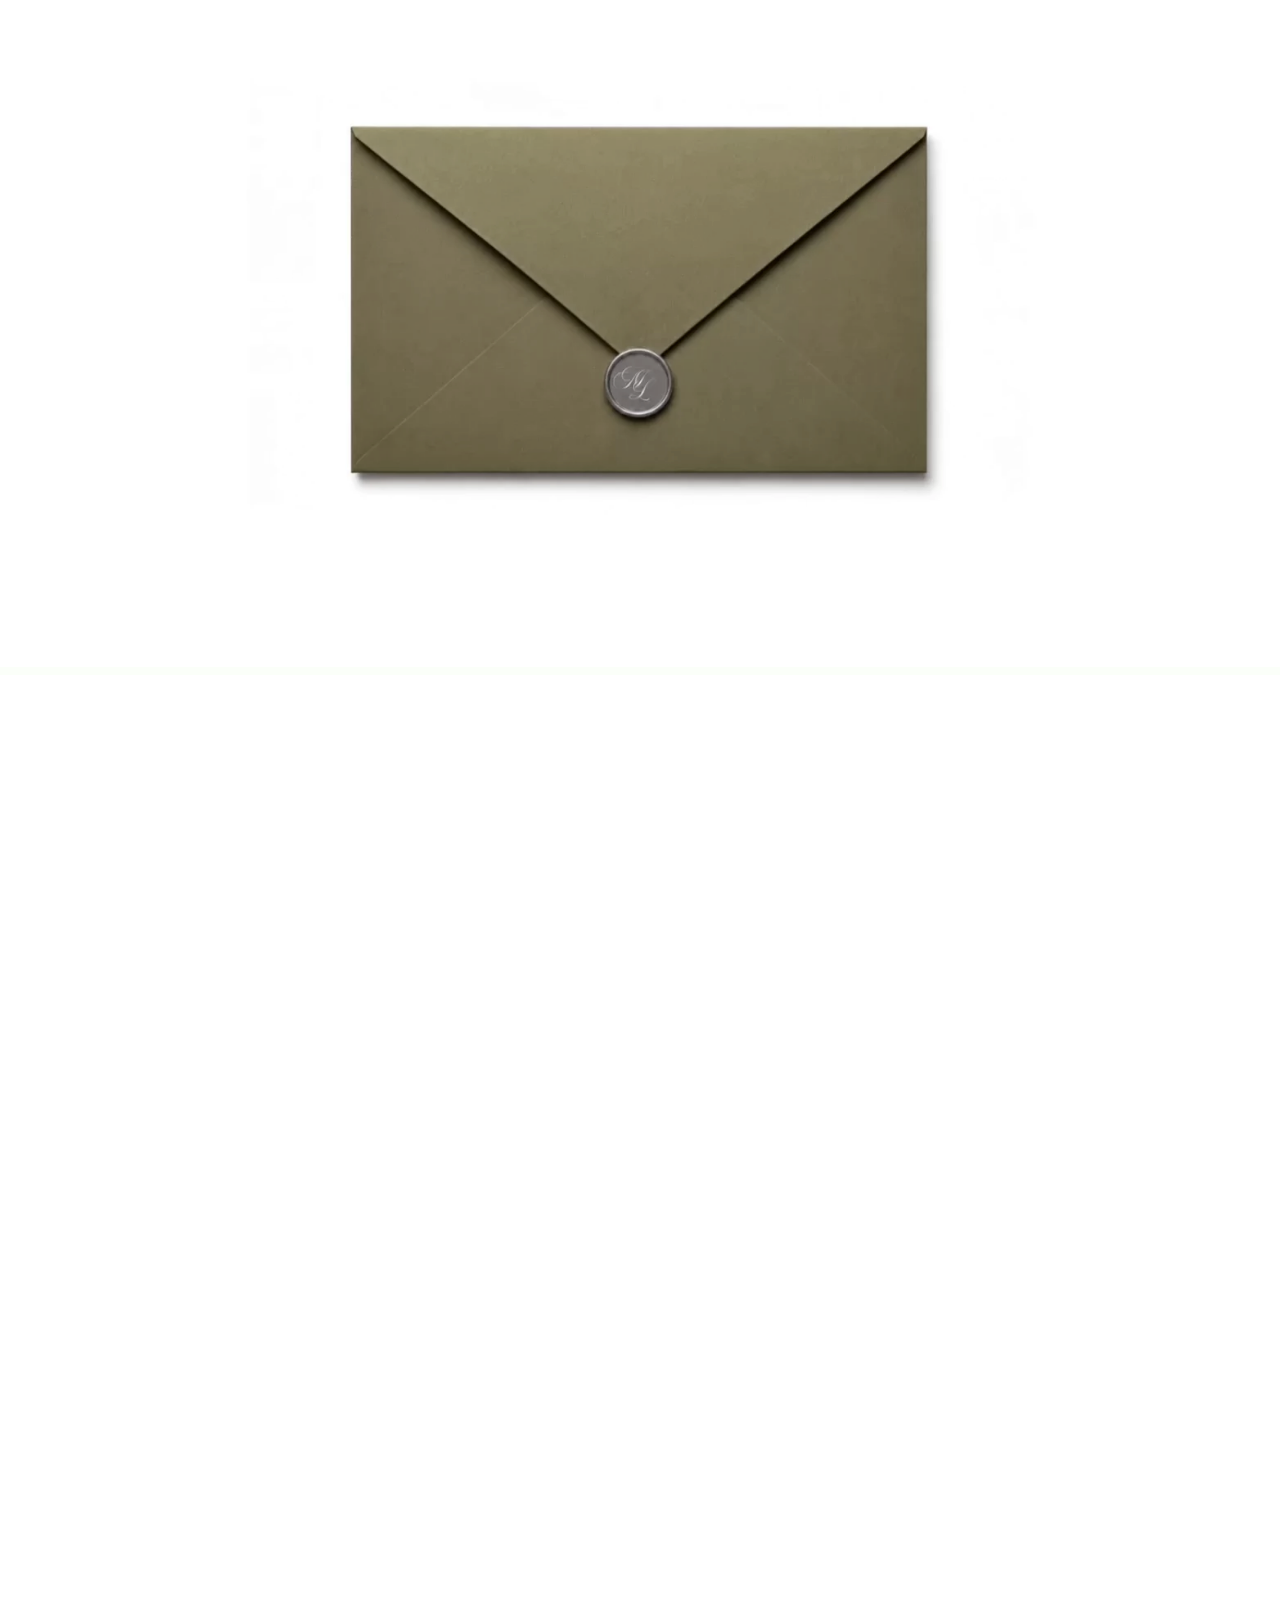
==== commit 038c8649: "Enlarge mobile invitation and gallery tile" ====
--- a/index.html
+++ b/index.html
@@ -11,10 +11,10 @@
     <link rel="preload" href="assets/fonts/Bodoni%2072.ttc" as="font" crossorigin />
     <link rel="preload" href="assets/fonts/Aston%20Script.ttf" as="font" crossorigin />
     <link rel="preload" href="assets/fonts/Makcasa-Regular.otf" as="font" type="font/otf" crossorigin />
-    <link rel="stylesheet" href="css/style.css?v=mobile-gallery-envelope-1" />
+    <link rel="stylesheet" href="css/style.css?v=mobile-gallery-envelope-2" />
     <script defer src="js/vendor/gsap.min.js"></script>
     <script defer src="js/vendor/ScrollTrigger.min.js"></script>
-    <script defer src="js/script.js?v=mobile-gallery-envelope-1"></script>
+    <script defer src="js/script.js?v=mobile-gallery-envelope-2"></script>
   </head>
   <body>
     <main class="site-shell" id="top">
--- a/css/style.css
+++ b/css/style.css
@@ -824,7 +824,7 @@
 
   .gallery-item-1 {
     width: min(42vw, 10.5rem);
-    height: min(27.2vw, 6.8rem);
+    height: min(63vw, 15.75rem);
   }
 
   .gallery-item-6 {
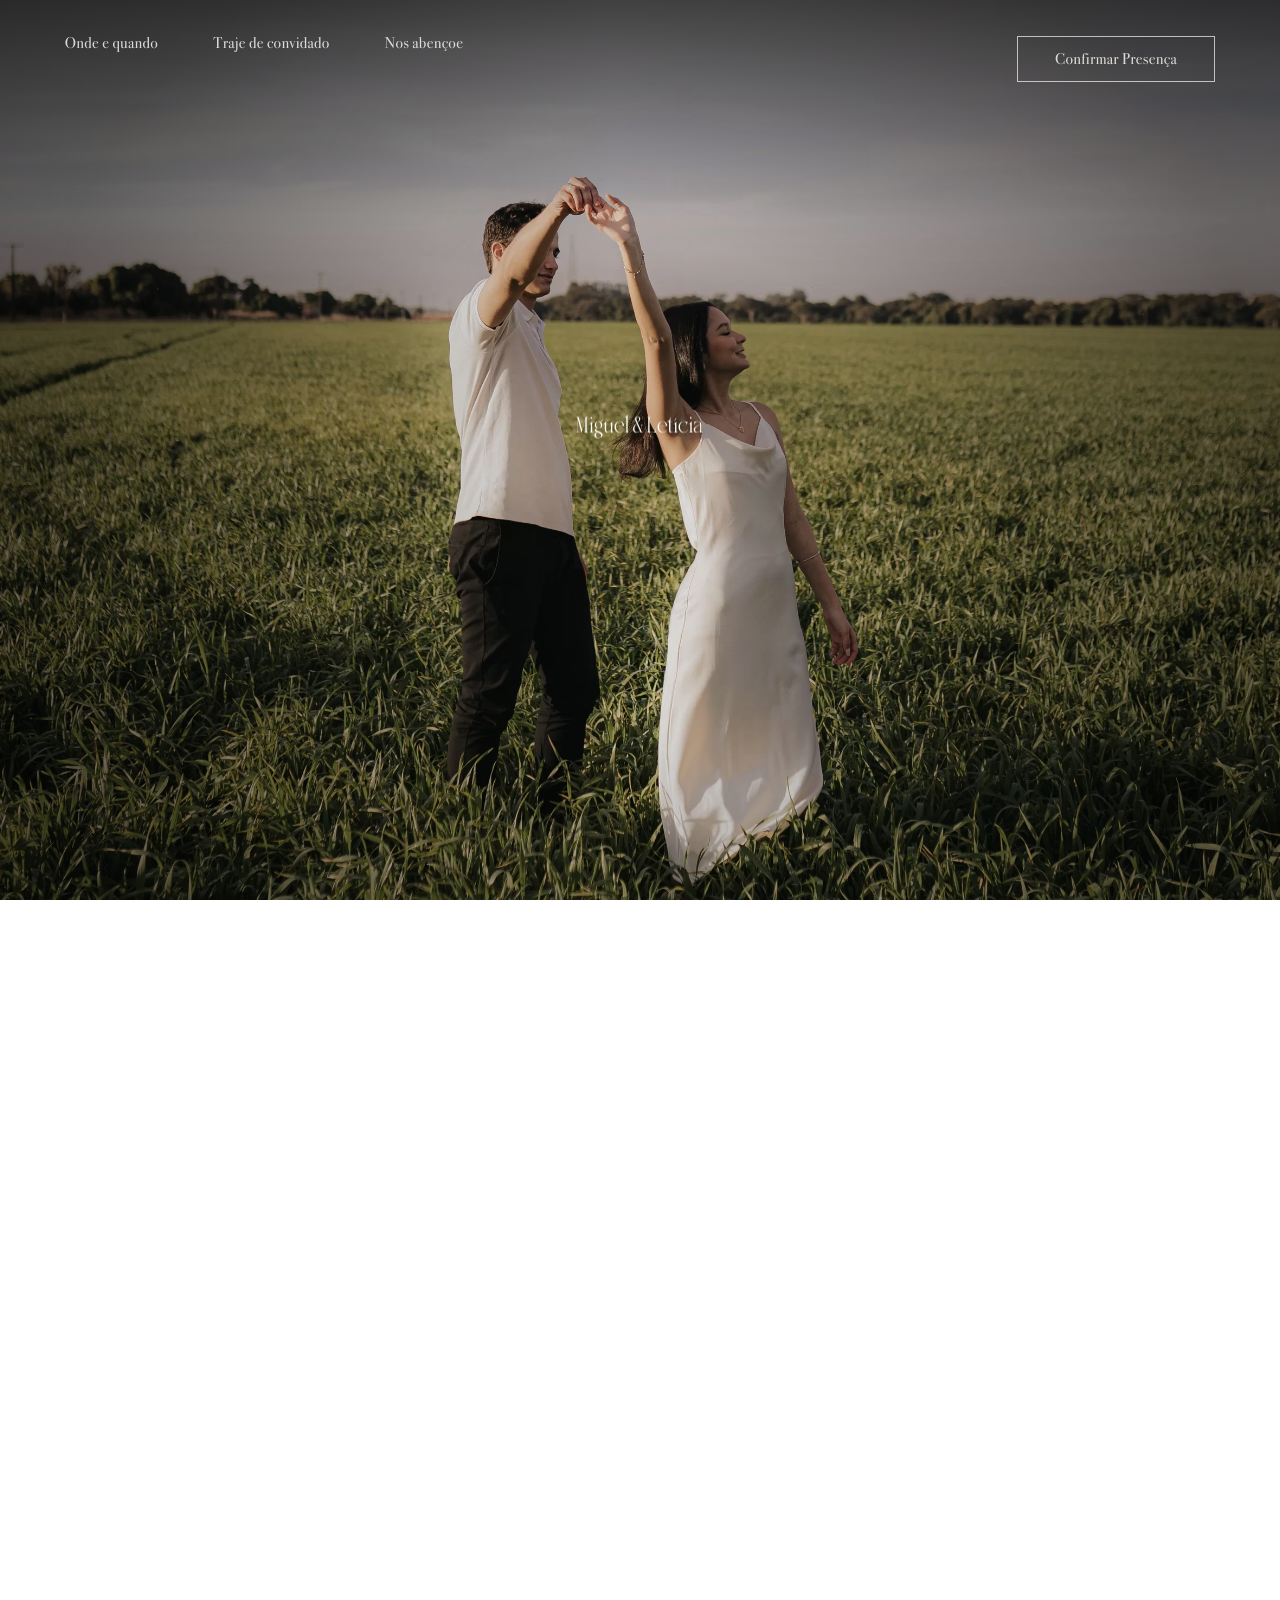
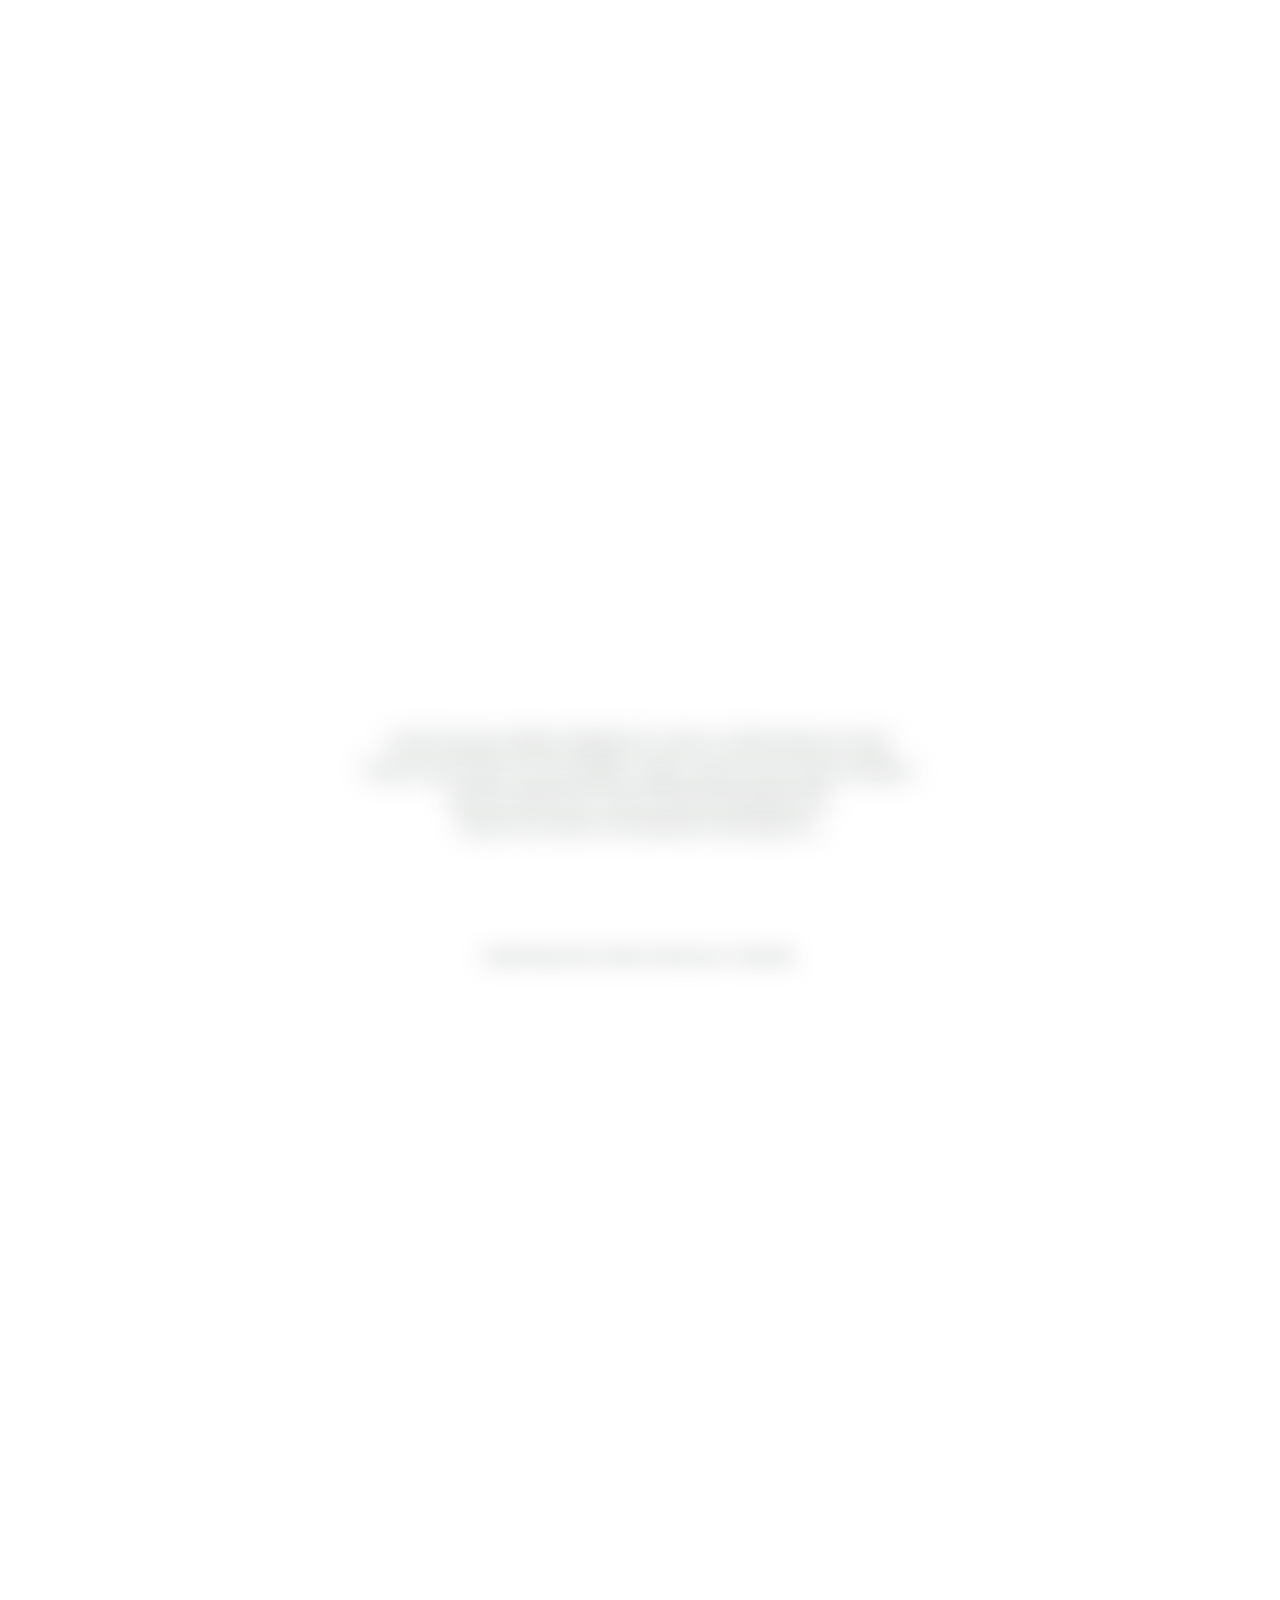
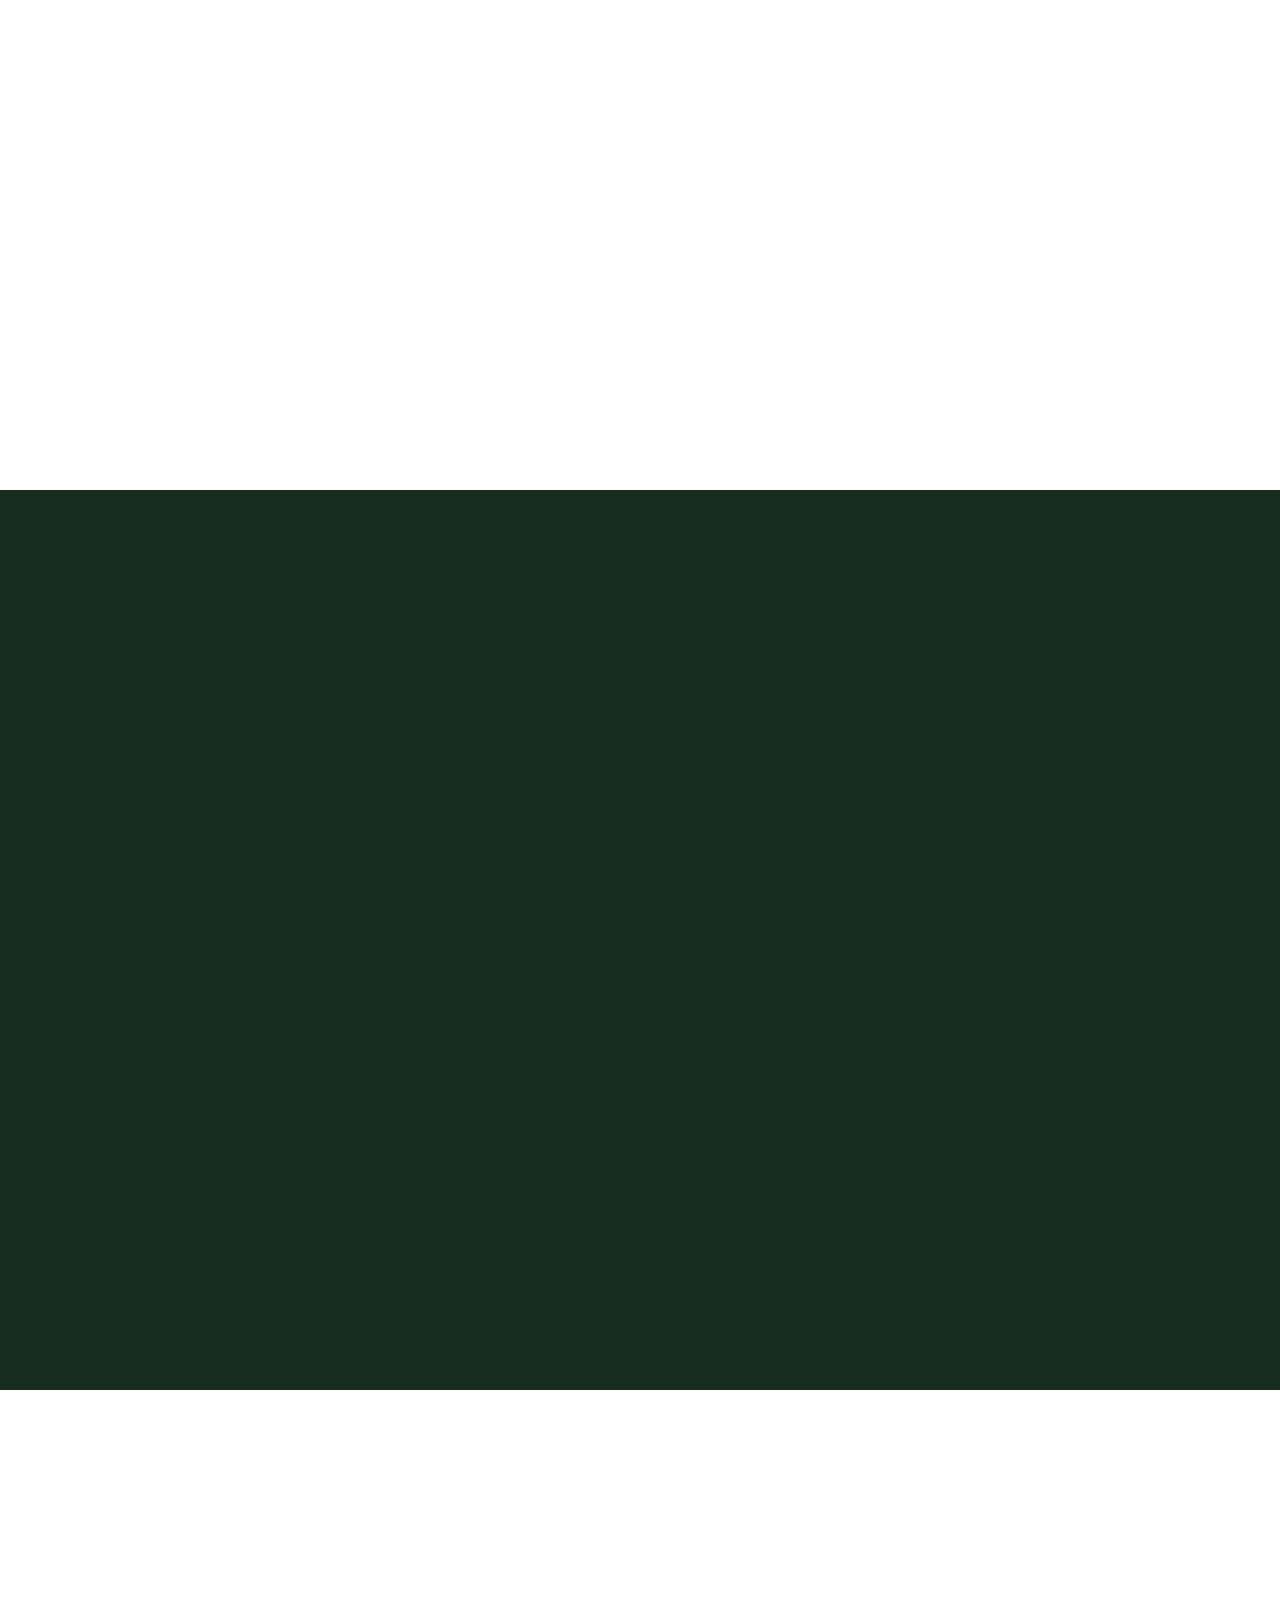
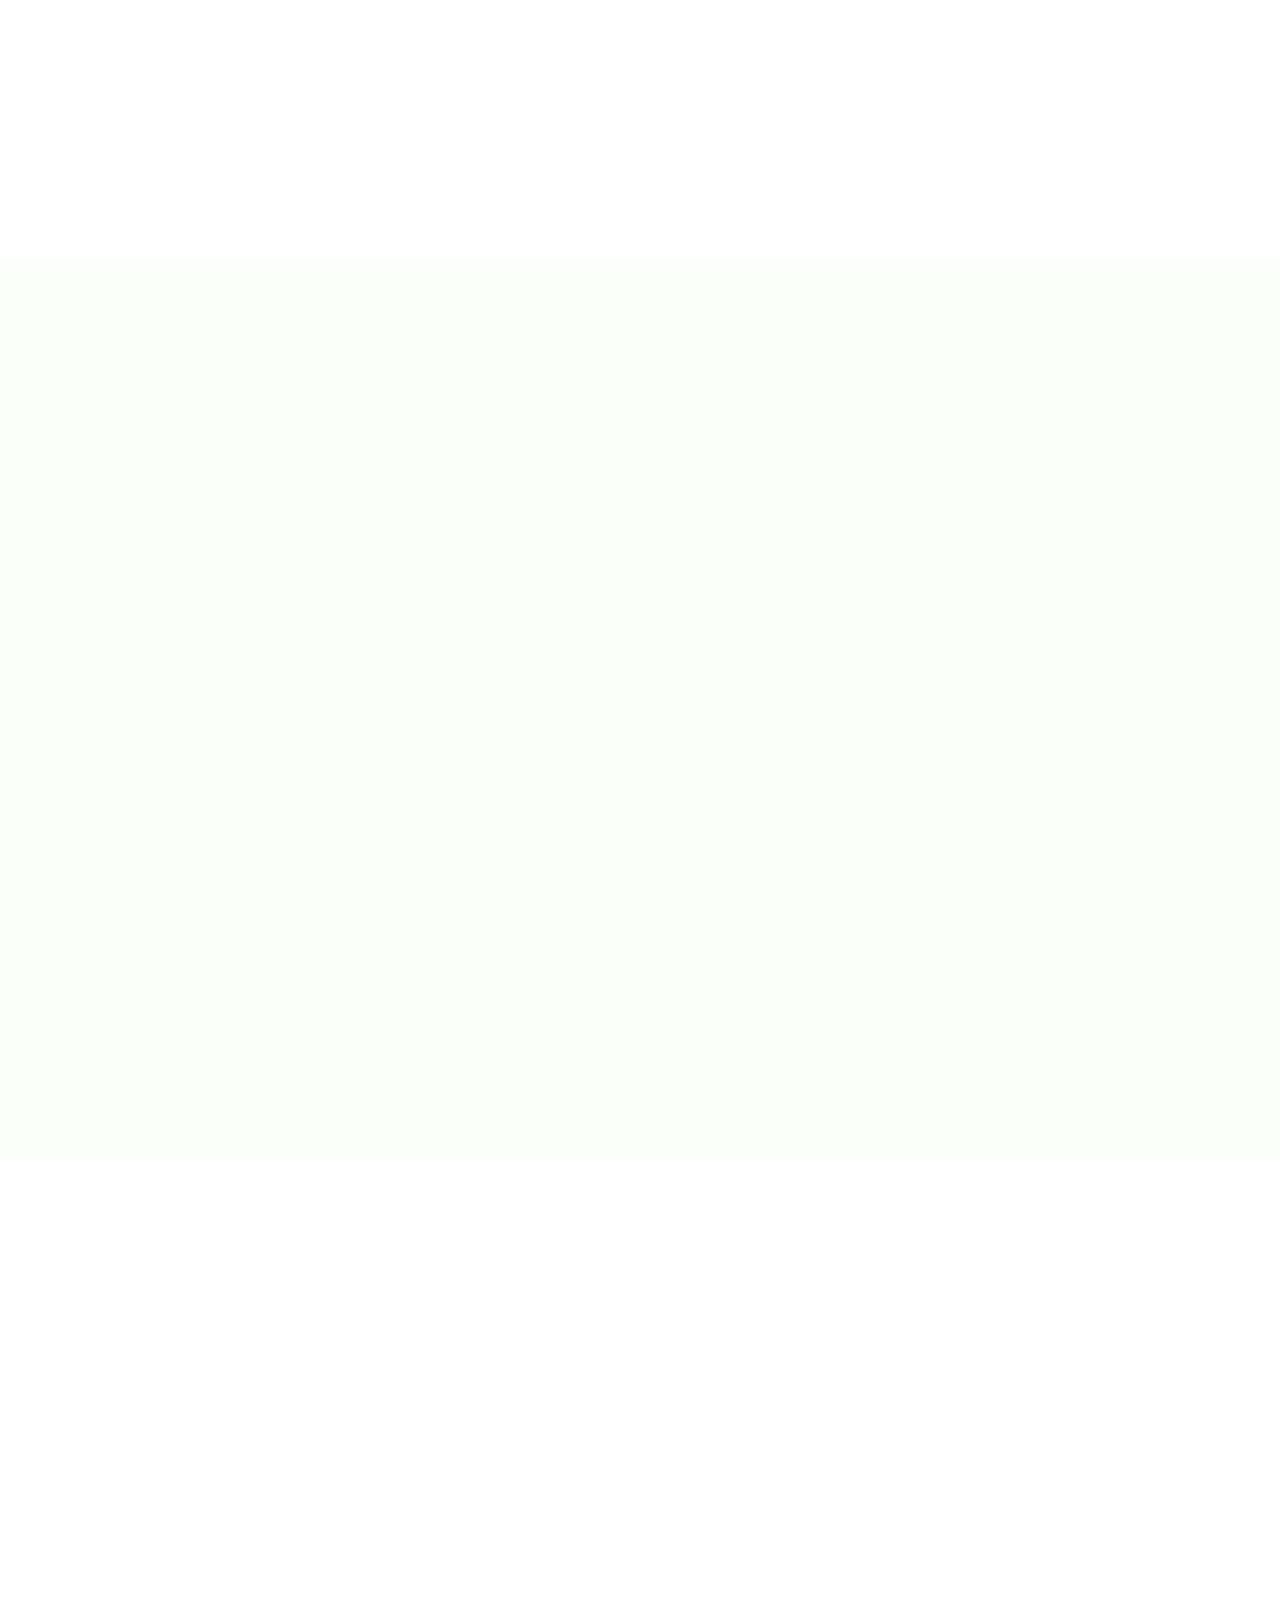
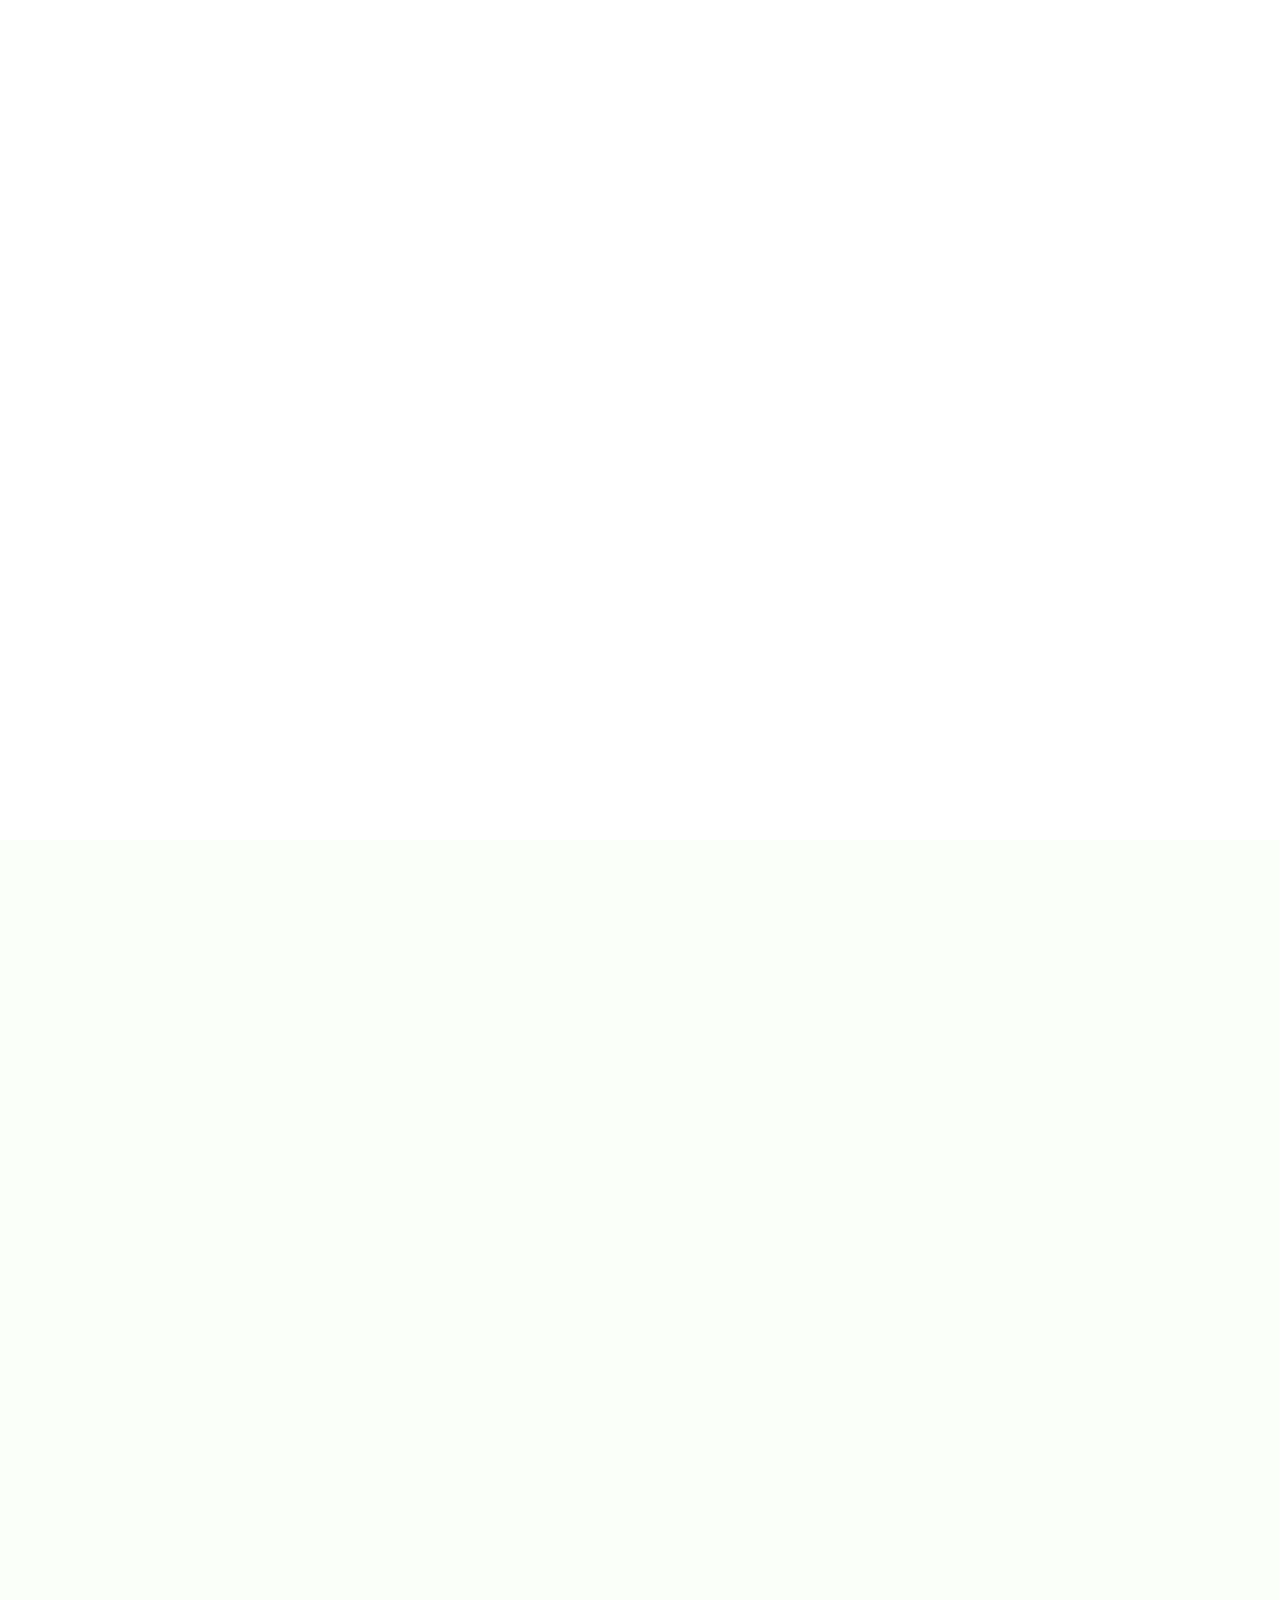
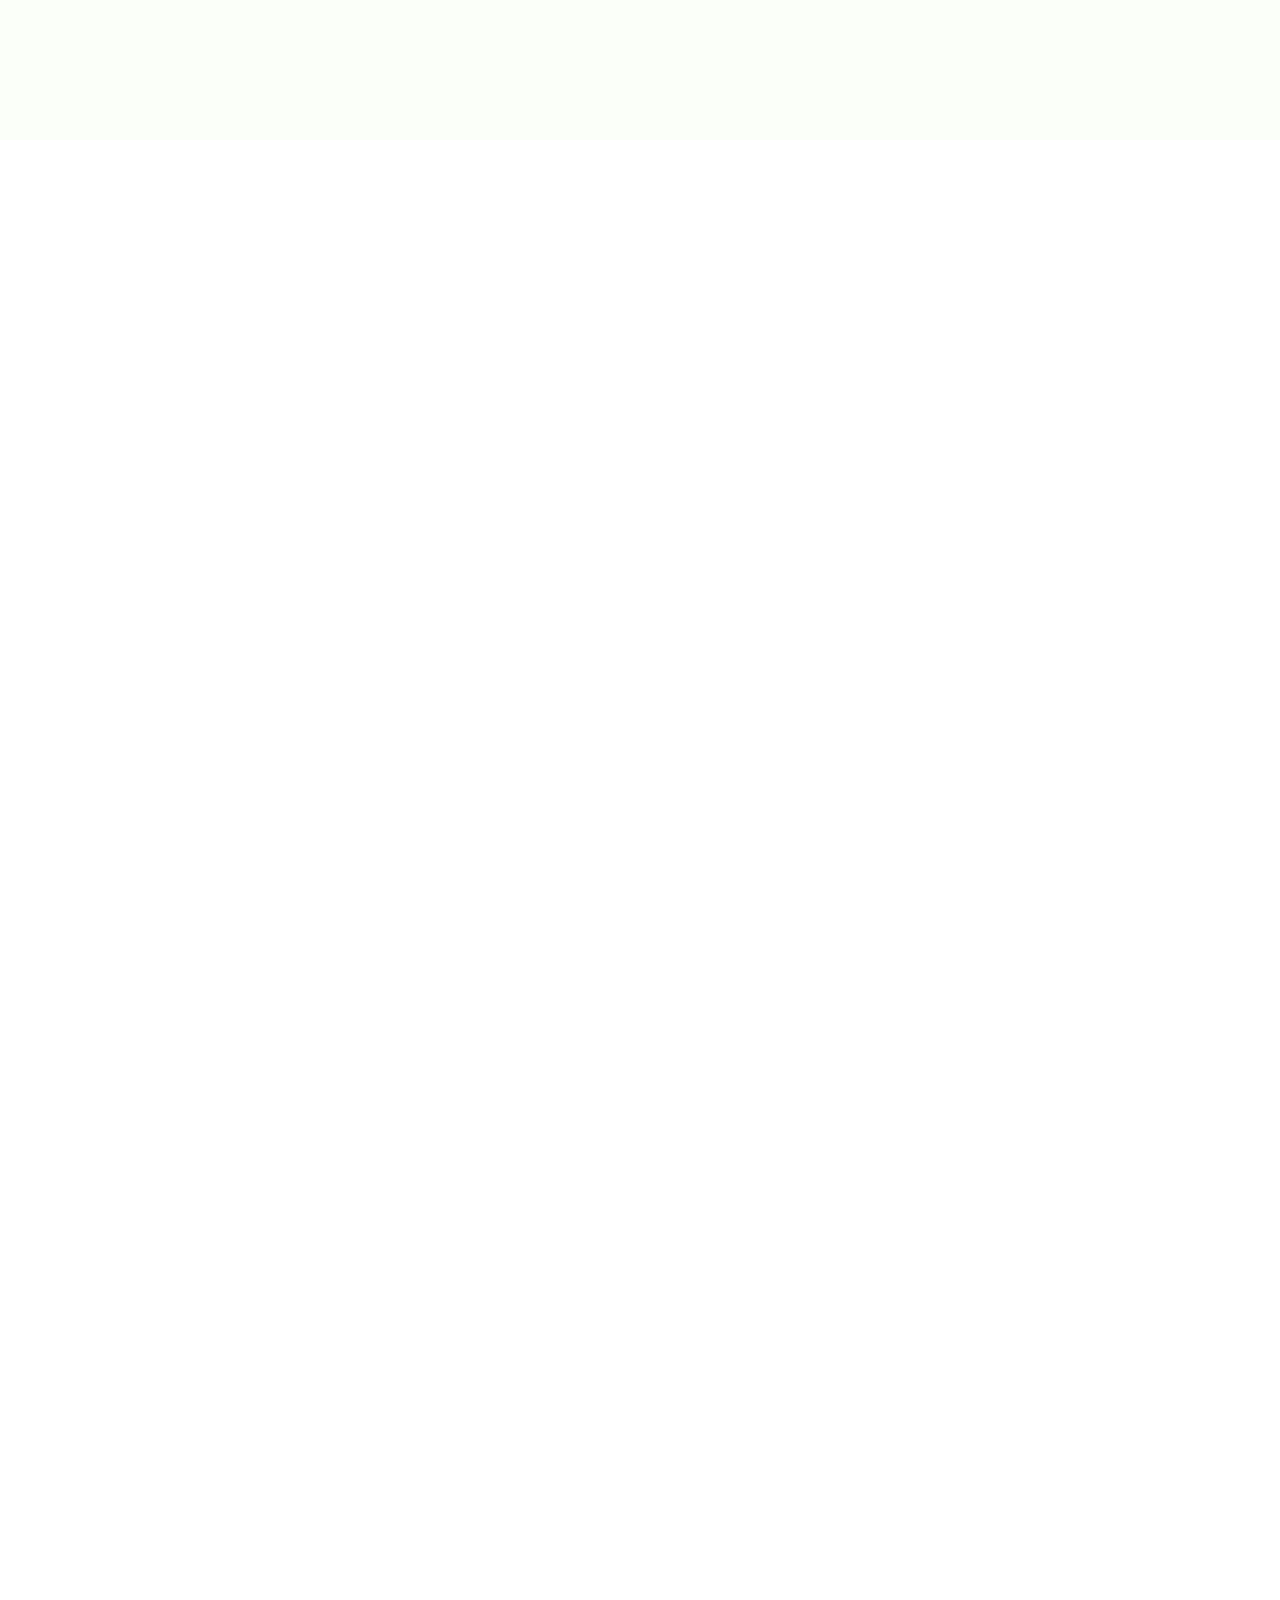
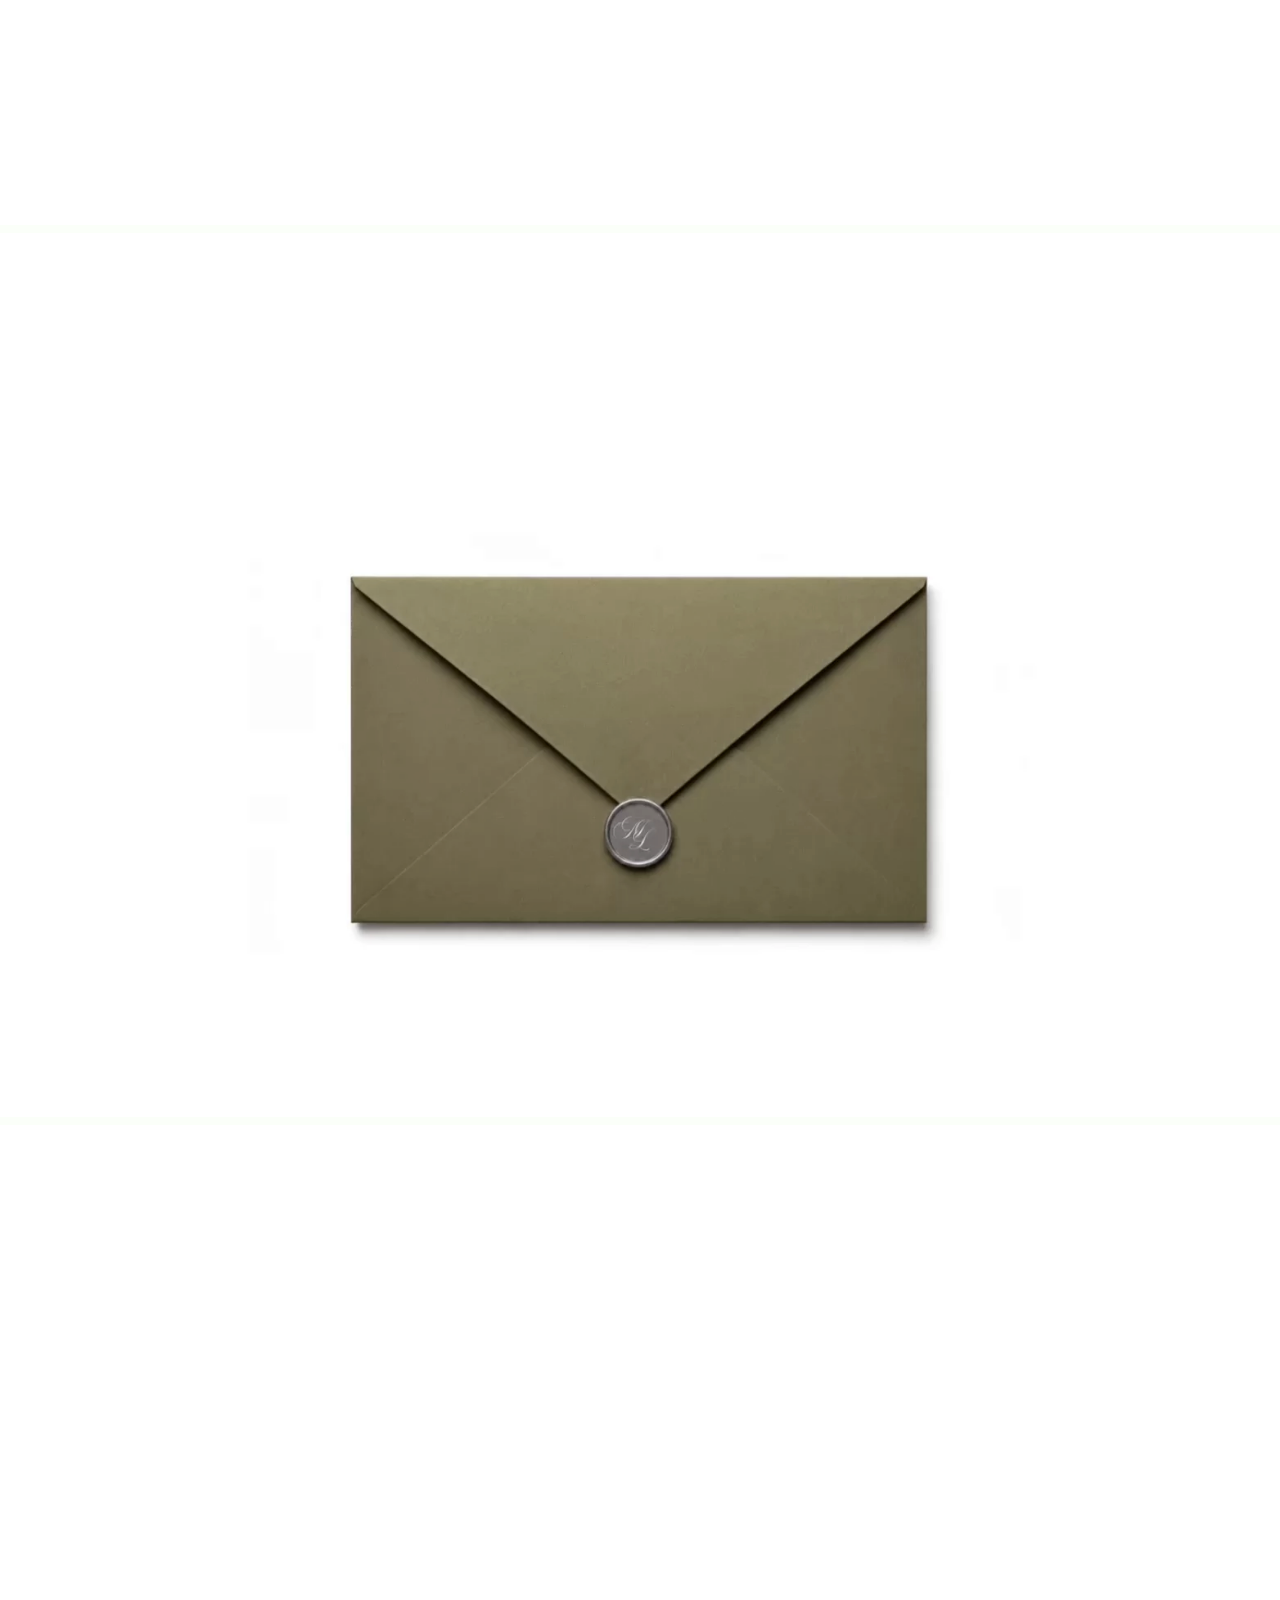
==== commit 8cead274: "Adjust wedding invite scroll sequence" ====
--- a/index.html
+++ b/index.html
@@ -11,10 +11,10 @@
     <link rel="preload" href="assets/fonts/Bodoni%2072.ttc" as="font" crossorigin />
     <link rel="preload" href="assets/fonts/Aston%20Script.ttf" as="font" crossorigin />
     <link rel="preload" href="assets/fonts/Makcasa-Regular.otf" as="font" type="font/otf" crossorigin />
-    <link rel="stylesheet" href="css/style.css?v=mobile-gallery-envelope-2" />
+    <link rel="stylesheet" href="css/style.css?v=date-sequence-cta-1" />
     <script defer src="js/vendor/gsap.min.js"></script>
     <script defer src="js/vendor/ScrollTrigger.min.js"></script>
-    <script defer src="js/script.js?v=mobile-gallery-envelope-2"></script>
+    <script defer src="js/script.js?v=date-sequence-cta-1"></script>
   </head>
   <body>
     <main class="site-shell" id="top">
@@ -121,9 +121,9 @@
 
       <section class="scene date-scene light-scene" data-scene="date" id="onde-e-quando">
         <div class="date-row" data-layer="date-row">
-          <p class="date-mark" data-layer="date-left">10/09/26</p>
-          <p class="date-mark date-time" data-layer="date-right">CHEGADA 15:30</p>
-          <p class="date-mark date-note" data-layer="date-note">ENCERRAMENTO ÀS 22H</p>
+          <p class="date-mark date-arrival" data-layer="date-arrival">CHEGADA ÀS 15H30</p>
+          <p class="date-mark date-calendar" data-layer="date-calendar">10/09/2026</p>
+          <p class="date-mark date-closing" data-layer="date-closing">ENCERRAMENTO ÀS 22H</p>
         </div>
       </section>
 
--- a/css/style.css
+++ b/css/style.css
@@ -367,17 +367,20 @@
   position: relative;
   z-index: 1;
   display: grid;
-  place-items: center;
-  width: min(48rem, 82vw);
+  grid-template-columns: repeat(3, minmax(0, 1fr));
+  align-items: center;
+  justify-items: center;
+  gap: clamp(1.15rem, 4vw, 3.8rem);
+  width: min(68rem, 88vw);
   height: 22rem;
 }
 
 .date-mark {
   --date-type-size: clamp(1.08rem, 1.95vw, 1.36rem);
-  position: absolute;
-  inset: 0;
   display: grid;
   place-items: center;
+  width: 100%;
+  min-width: 0;
   margin: 0;
   padding: 0.12rem 0.32rem;
   transform: none;
@@ -388,11 +391,9 @@
   white-space: nowrap;
 }
 
-.date-time {
-  font-size: var(--date-type-size);
-}
-
-.date-note {
+.date-arrival,
+.date-calendar,
+.date-closing {
   font-size: var(--date-type-size);
 }
 
@@ -443,19 +444,19 @@
   position: absolute;
   z-index: 5;
   left: 50%;
-  top: calc(50% - clamp(5rem, 13vh, 7.5rem));
+  top: calc(50% - clamp(7rem, 18vh, 10rem));
   display: inline-flex;
   align-items: center;
   justify-content: center;
-  min-width: min(18rem, 78vw);
-  min-height: 3.25rem;
+  min-width: min(19.6rem, 78vw);
+  min-height: 3.6rem;
   border: 1px solid rgba(23, 46, 30, 0.42);
   border-radius: 0;
-  padding: 0.94rem 2.3rem 1rem;
+  padding: 1.02rem 2.65rem 1.08rem;
   background: transparent;
   box-shadow: none;
   color: rgba(23, 46, 30, 0.62);
-  font-size: 0.84rem;
+  font-size: 0.92rem;
   letter-spacing: 0.06em;
   line-height: 1;
   text-align: center;
@@ -787,22 +788,24 @@
   }
 
   .date-row {
-    width: min(18rem, 82vw);
+    width: min(24rem, 92vw);
     height: 19rem;
-  }
-
-  .date-note {
+    gap: clamp(0.34rem, 2.8vw, 0.8rem);
+  }
+
+  .date-arrival,
+  .date-closing {
     white-space: normal;
   }
 
   .date-mark {
-    --date-type-size: clamp(1rem, 5vw, 1.28rem);
-    letter-spacing: 0.08em;
+    --date-type-size: clamp(0.64rem, 2.55vw, 0.88rem);
+    letter-spacing: 0.045em;
     text-align: center;
   }
 
-  .date-time {
-    font-size: var(--date-type-size);
+  .date-calendar {
+    white-space: nowrap;
   }
 
   .frame-sequence-cta {
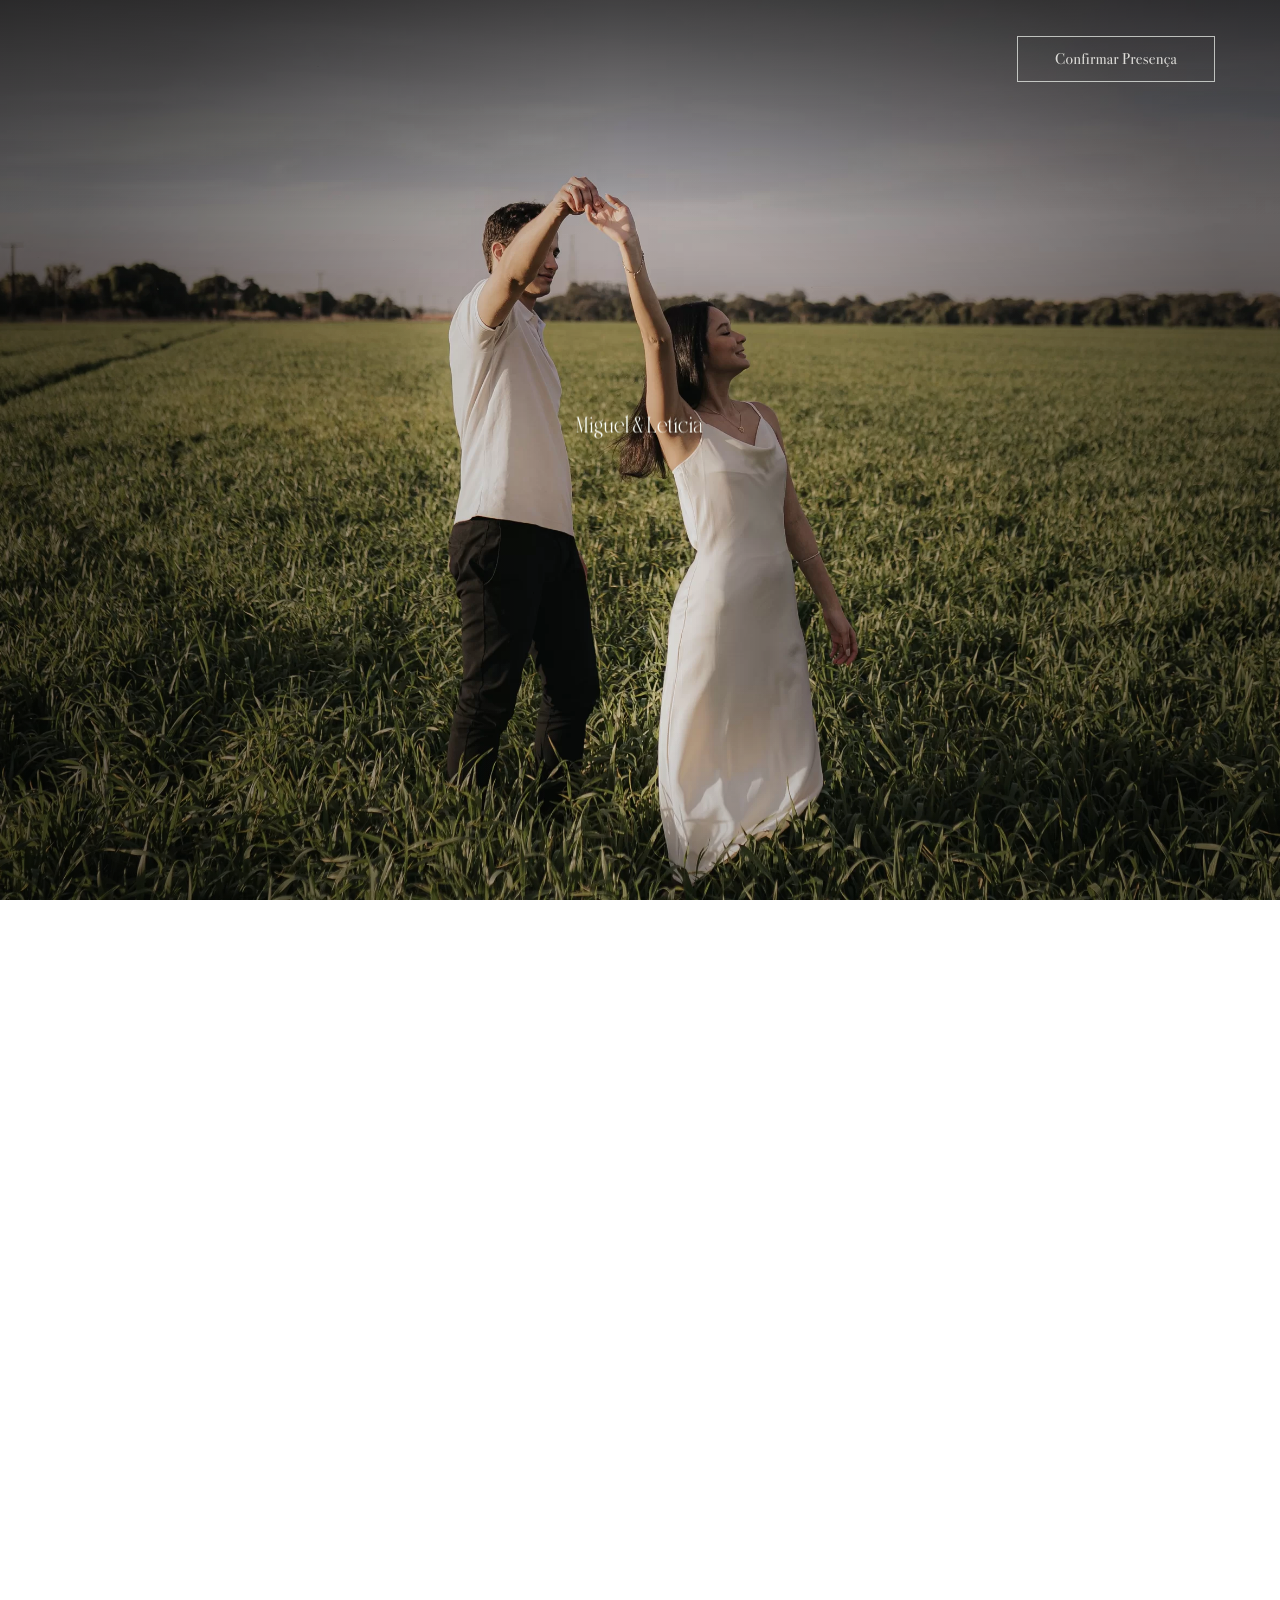
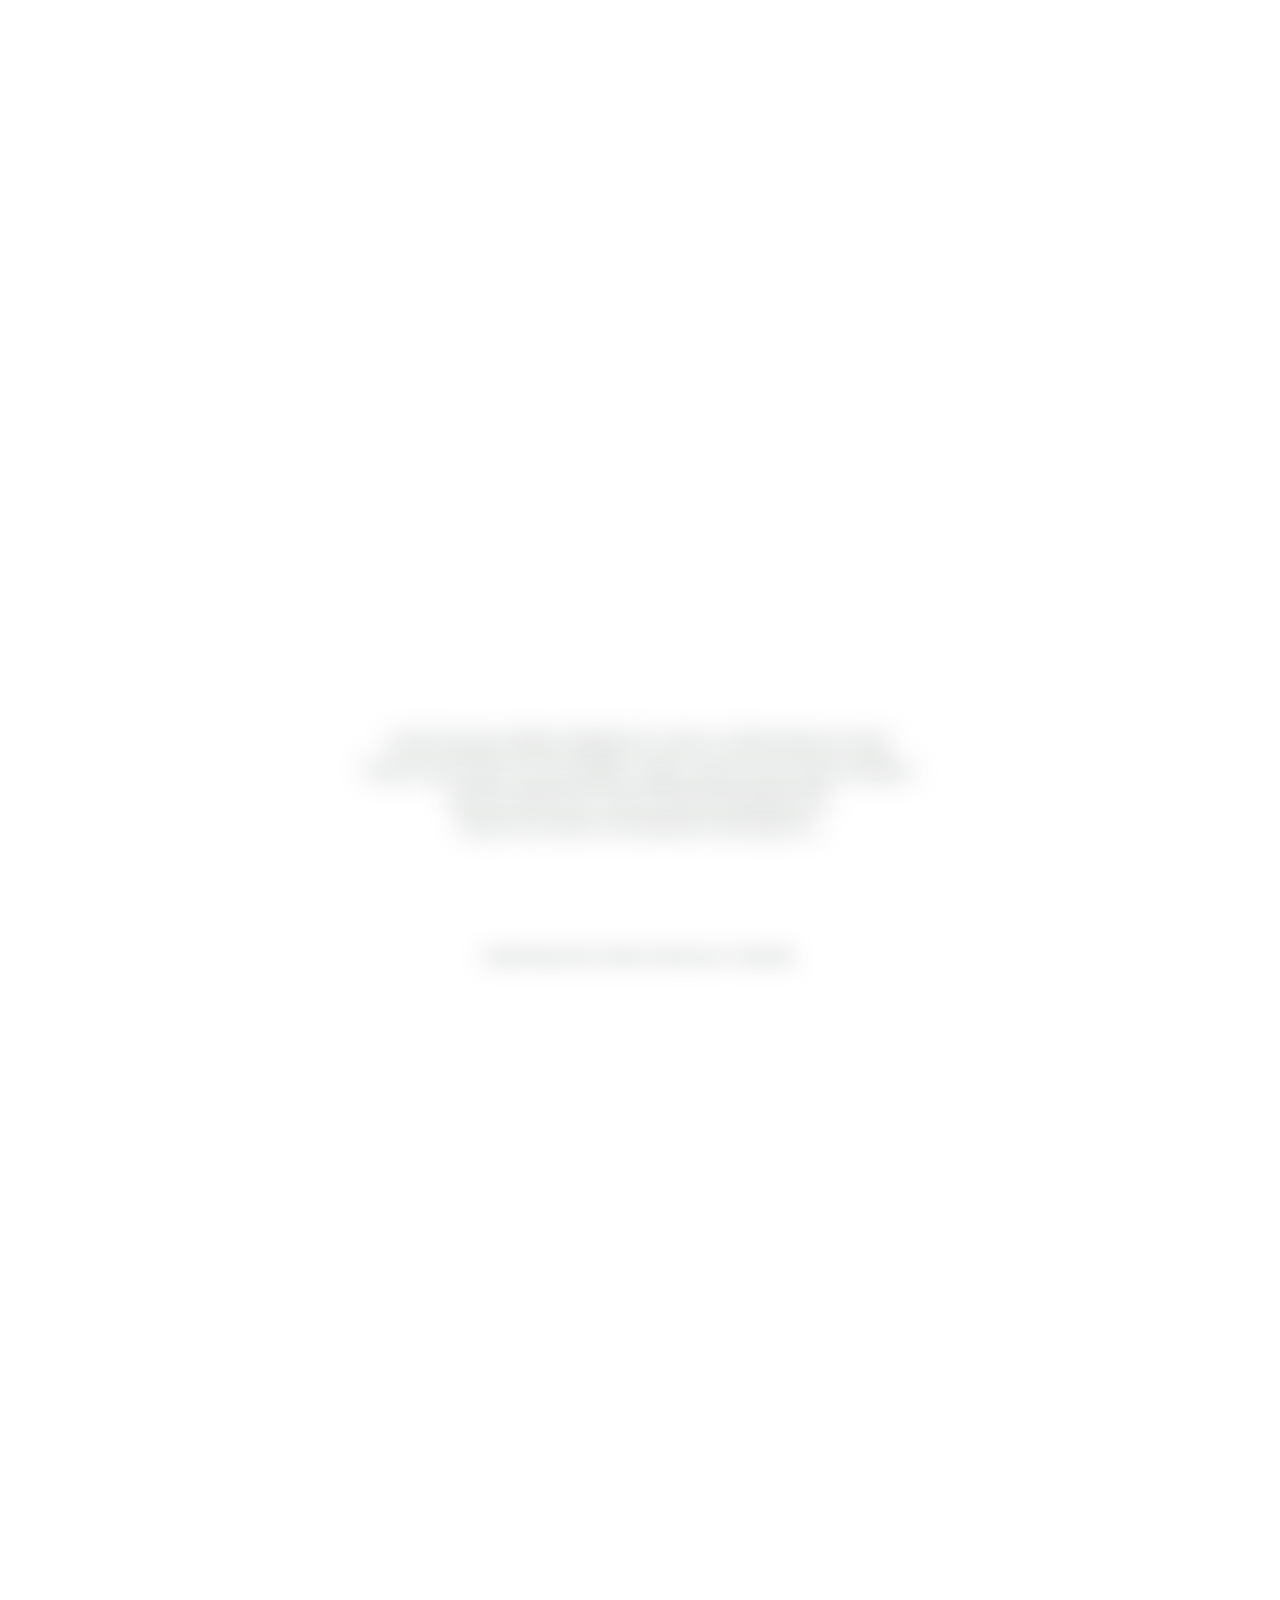
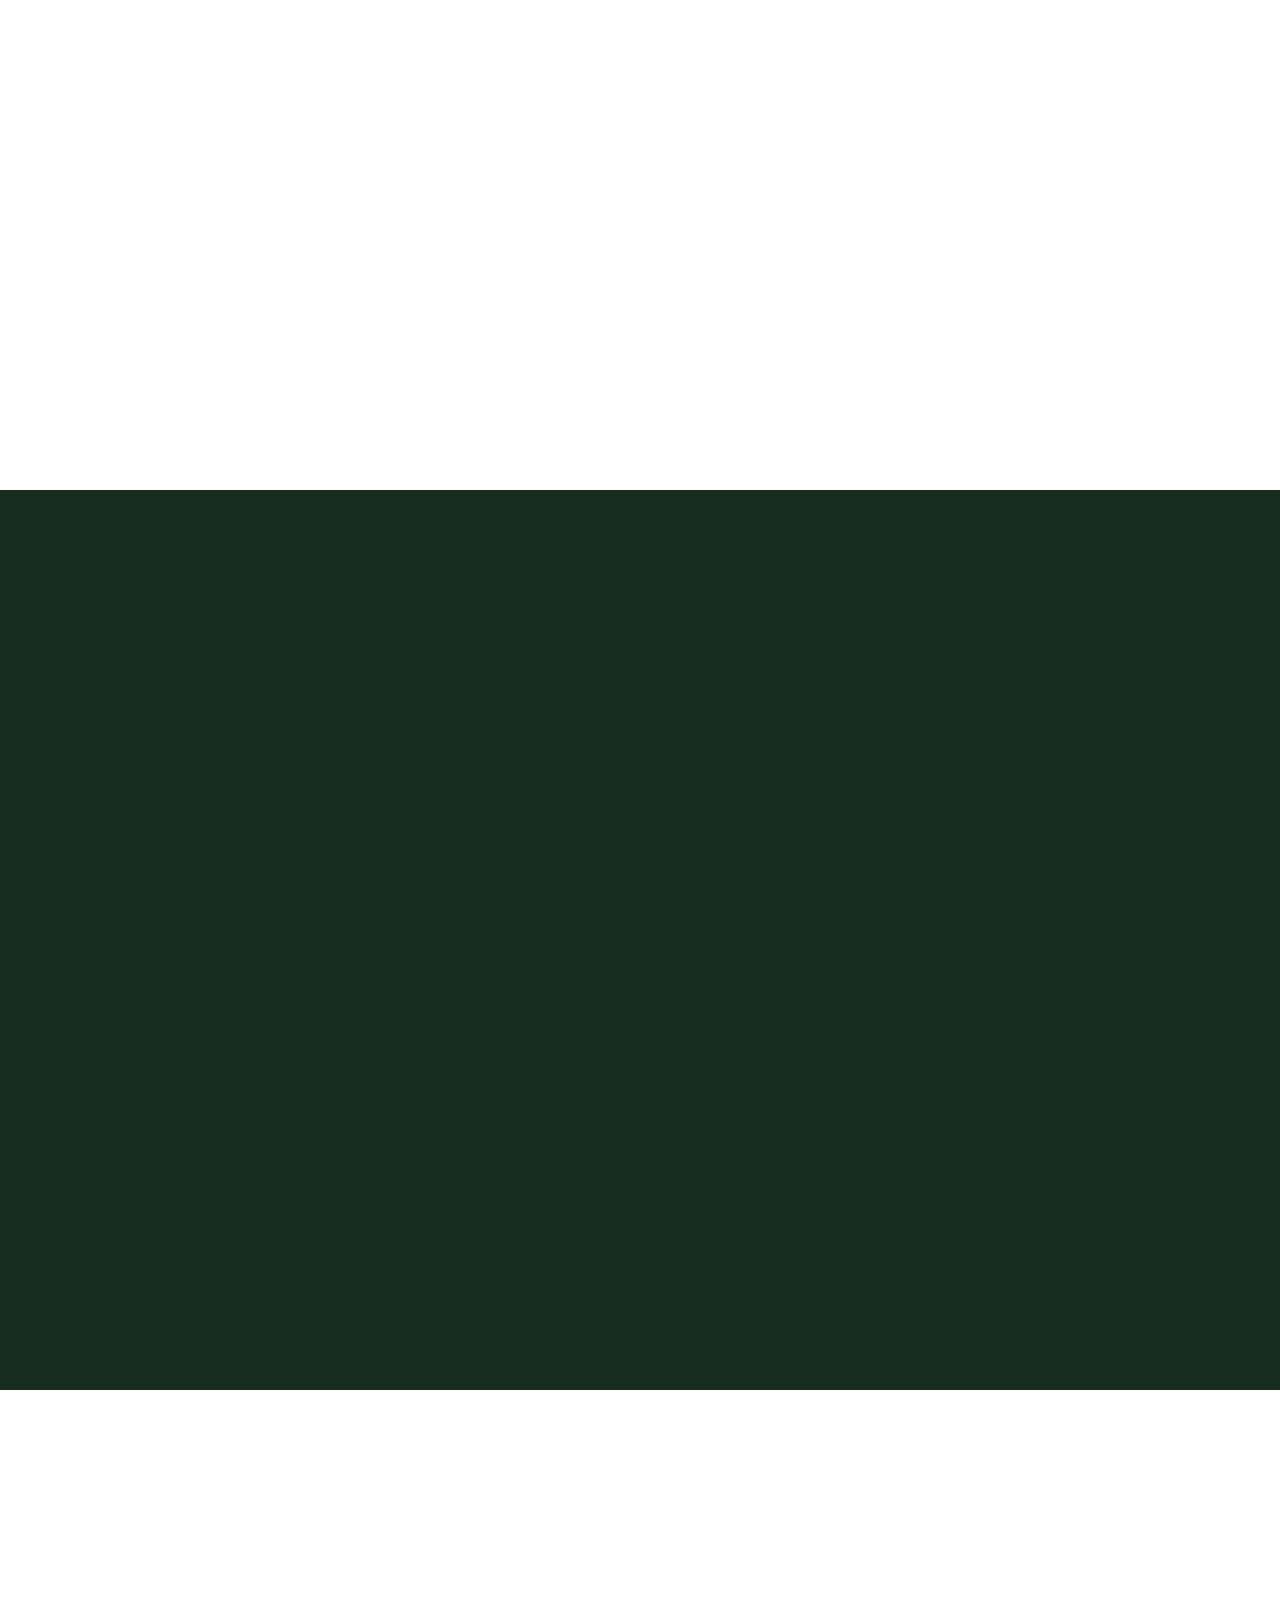
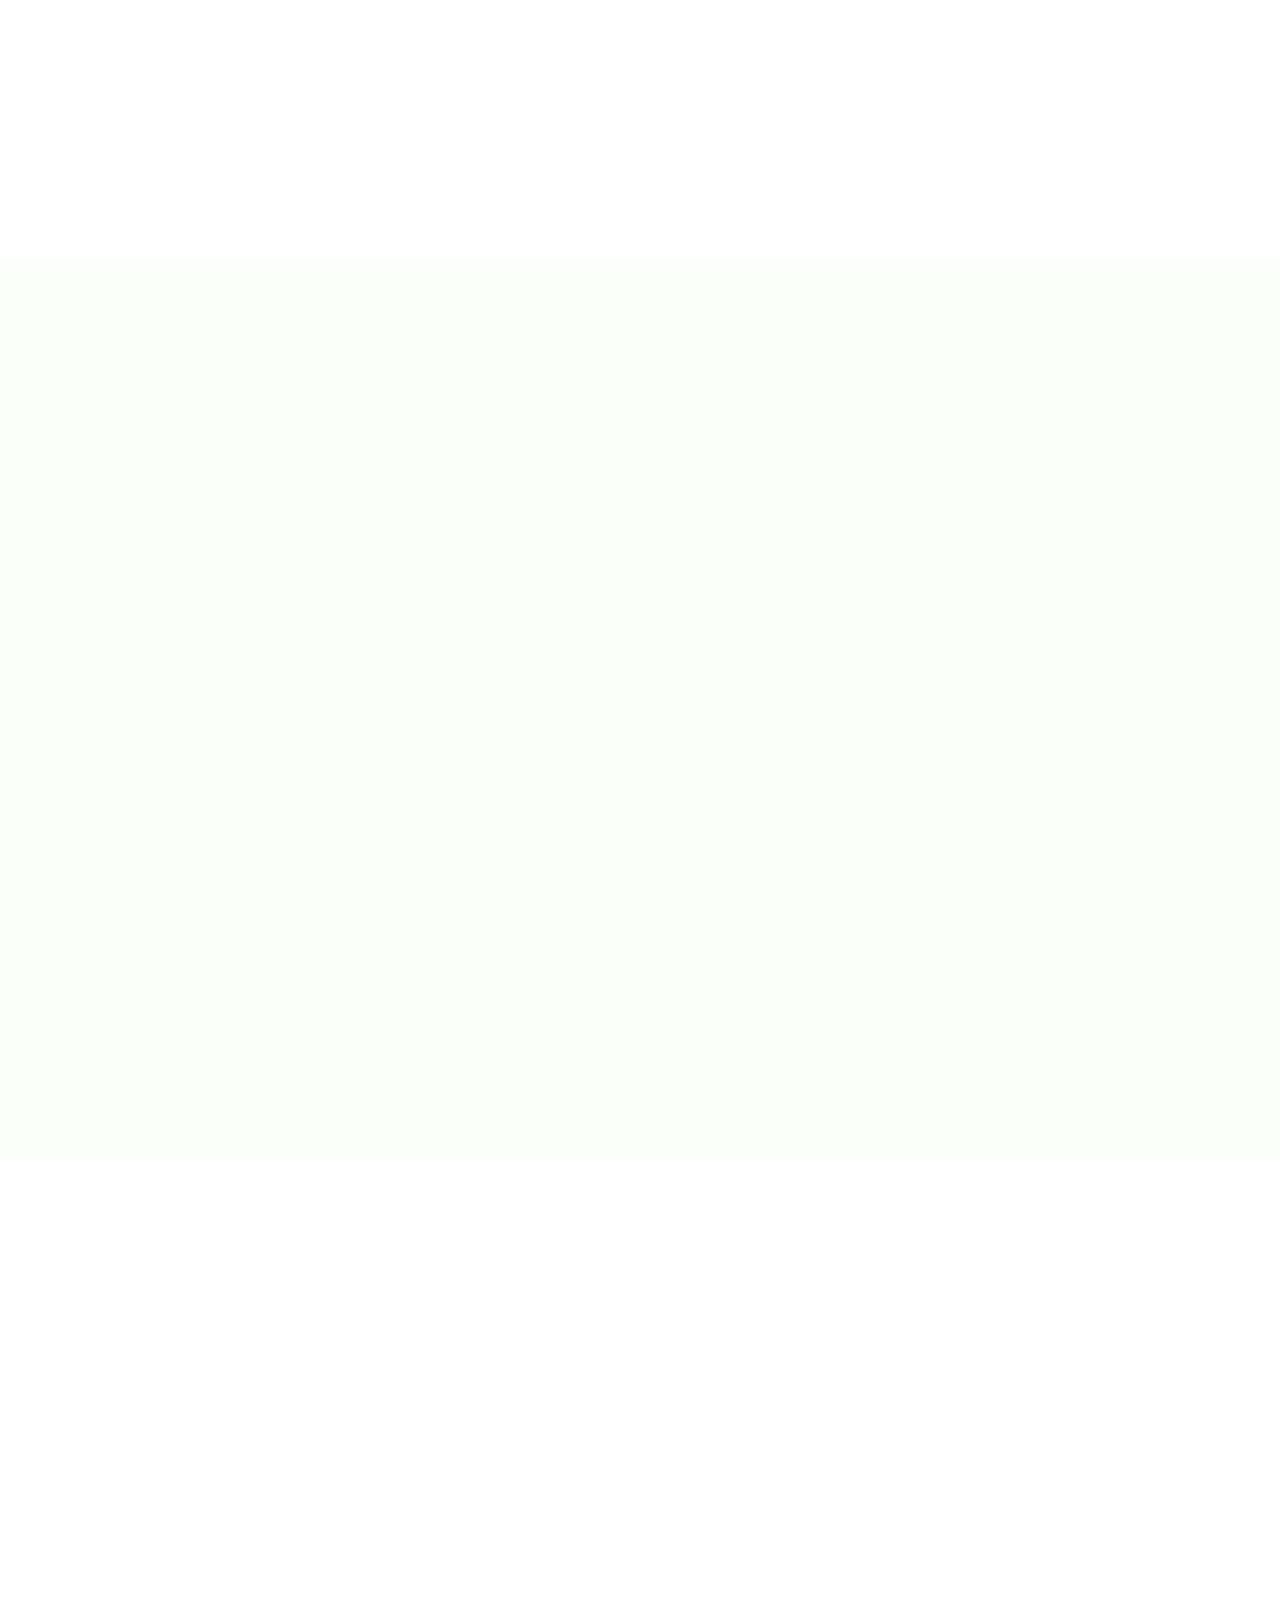
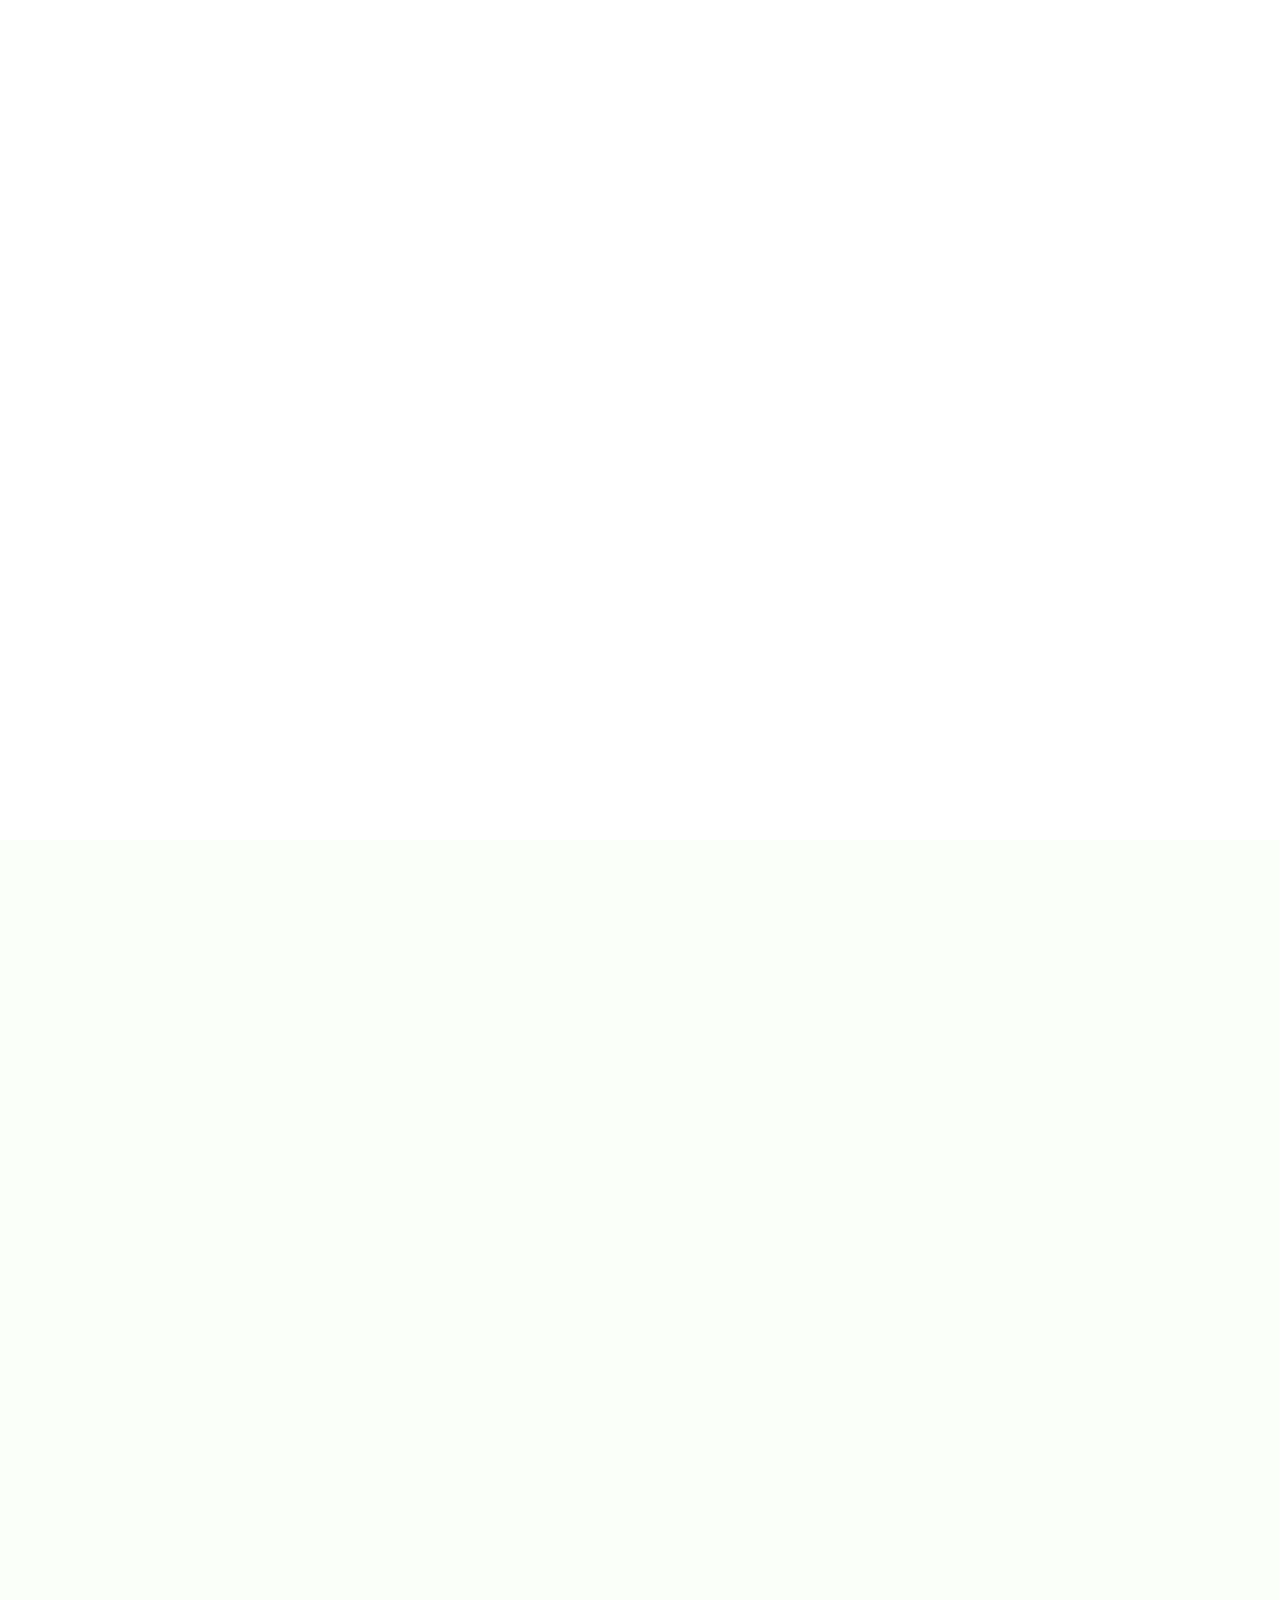
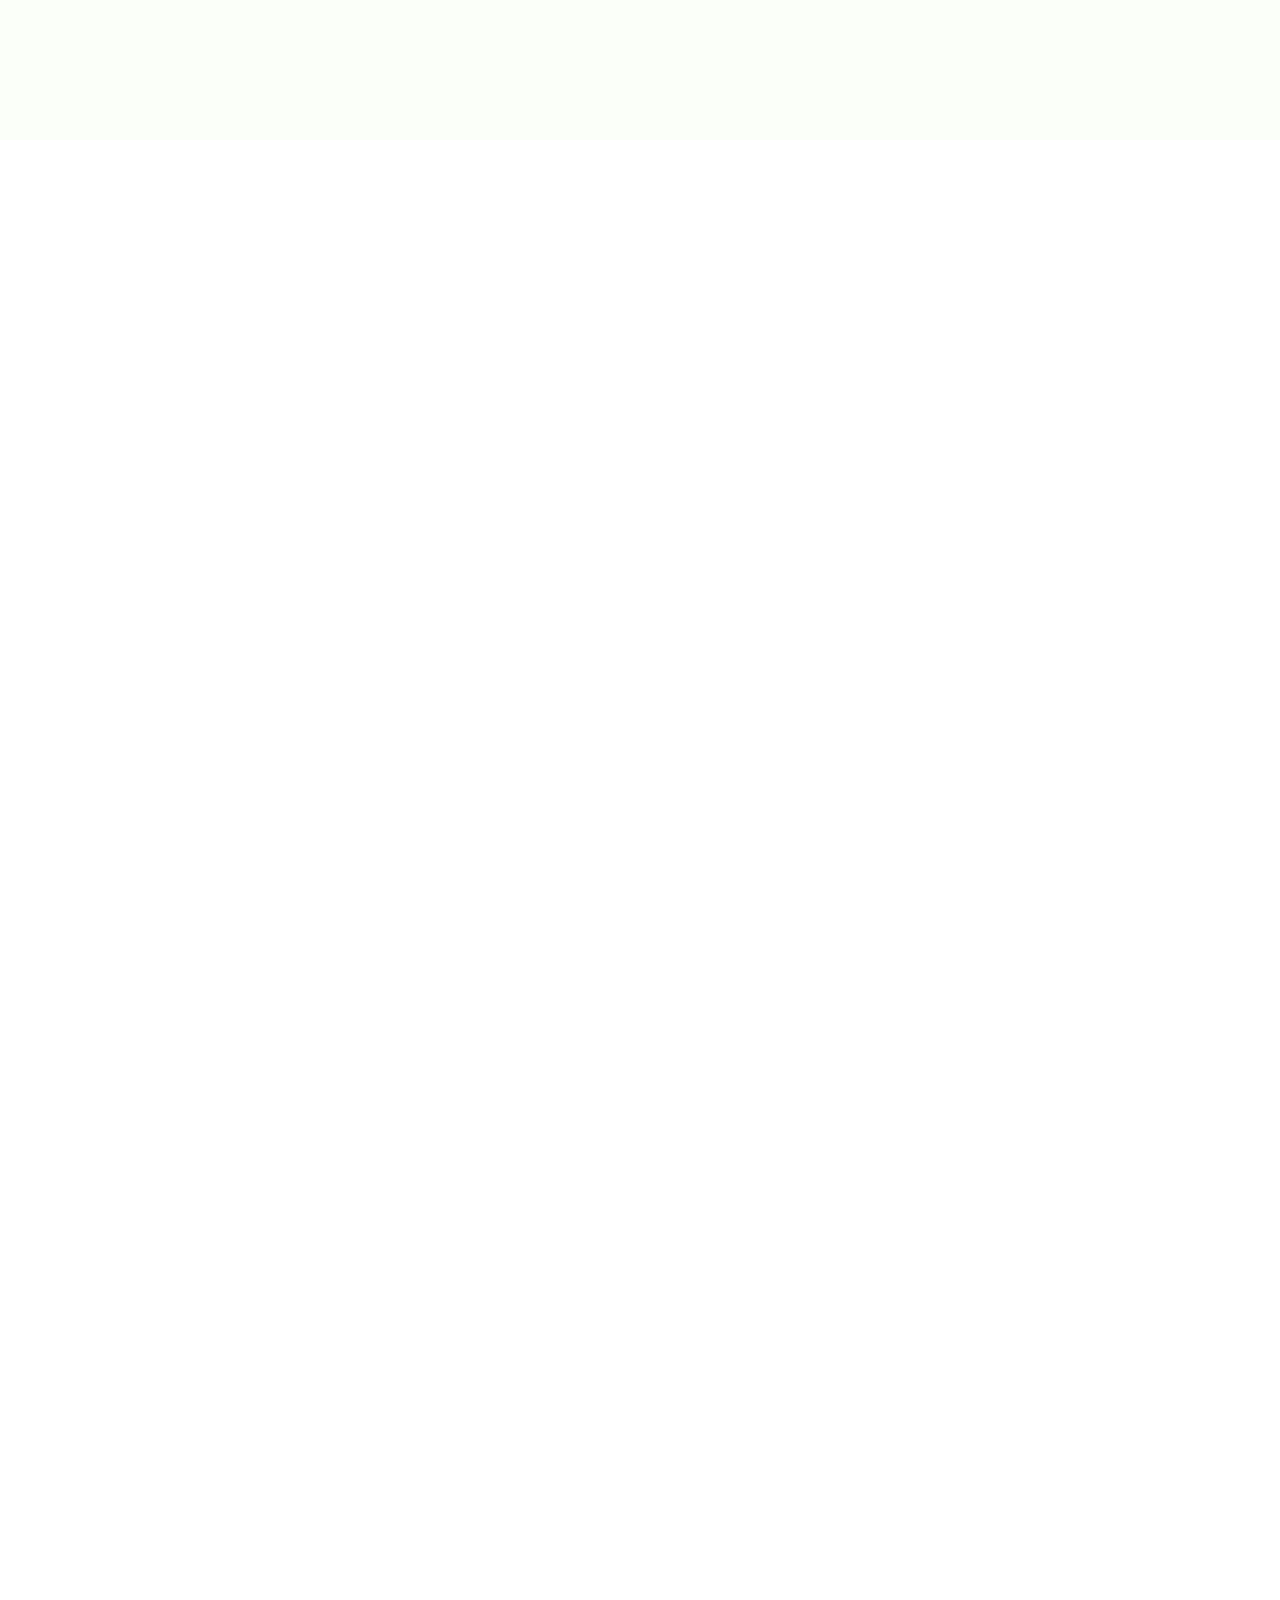
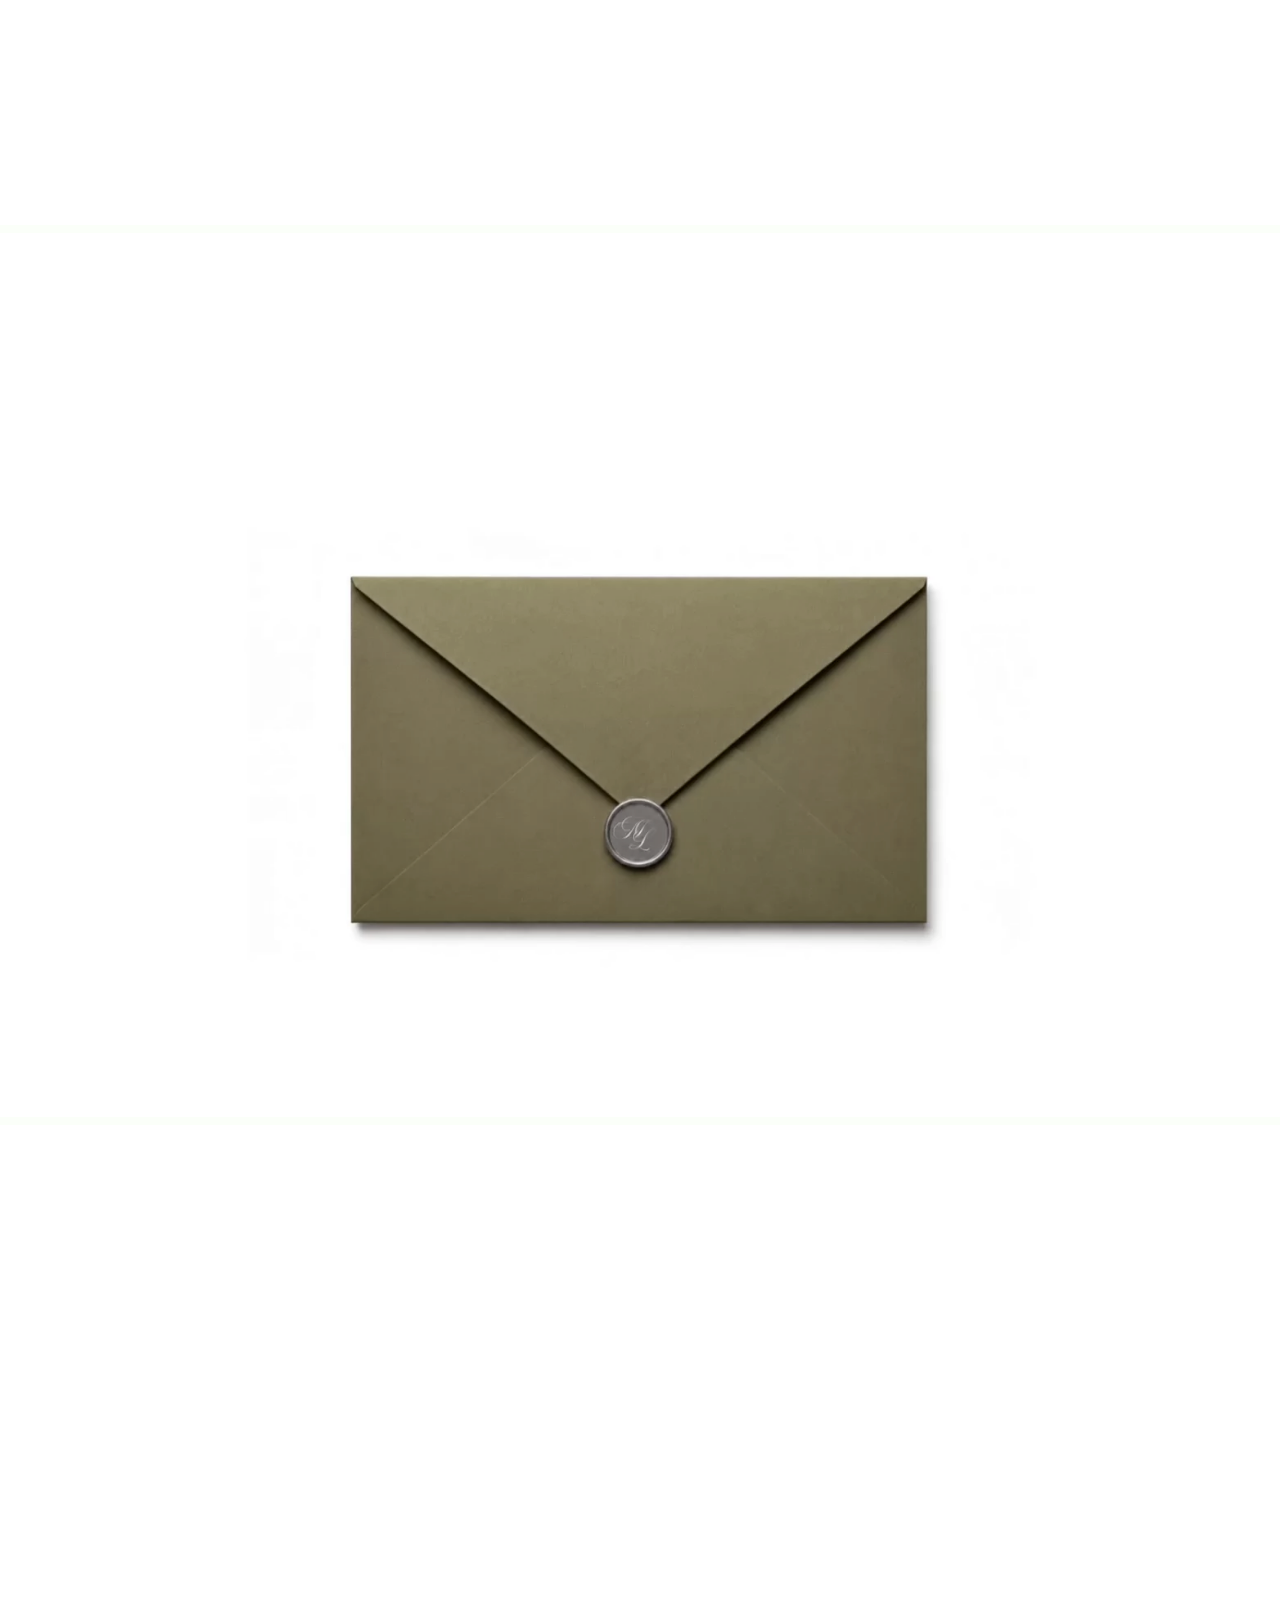
==== commit 717cbabe: "Remove gift and dress code flows" ====
--- a/index.html
+++ b/index.html
@@ -11,10 +11,10 @@
     <link rel="preload" href="assets/fonts/Bodoni%2072.ttc" as="font" crossorigin />
     <link rel="preload" href="assets/fonts/Aston%20Script.ttf" as="font" crossorigin />
     <link rel="preload" href="assets/fonts/Makcasa-Regular.otf" as="font" type="font/otf" crossorigin />
-    <link rel="stylesheet" href="css/style.css?v=date-sequence-cta-1" />
+    <link rel="stylesheet" href="css/style.css?v=confirm-only-1" />
     <script defer src="js/vendor/gsap.min.js"></script>
     <script defer src="js/vendor/ScrollTrigger.min.js"></script>
-    <script defer src="js/script.js?v=date-sequence-cta-1"></script>
+    <script defer src="js/script.js?v=confirm-only-1"></script>
   </head>
   <body>
     <main class="site-shell" id="top">
@@ -29,31 +29,7 @@
         <div class="hero-shade" data-layer="hero-shade"></div>
 
         <header class="hero-header" data-layer="hero-nav">
-          <button
-            class="menu-toggle"
-            type="button"
-            aria-label="Abrir menu"
-            aria-controls="mobile-menu"
-            aria-expanded="false"
-            data-menu-toggle
-          >
-            <span></span>
-            <span></span>
-            <span></span>
-          </button>
-          <nav class="main-nav" aria-label="Navegação principal">
-            <a href="#onde-e-quando">Onde e quando</a>
-            <a href="#traje-de-convidado" data-open-dress-code>Traje de convidado</a>
-            <a href="ajuda.html">Nos abençoe</a>
-          </nav>
           <a class="outline-button" href="confirmar-presenca.html">Confirmar Presença</a>
-          <div class="mobile-menu-panel" id="mobile-menu" data-mobile-menu>
-            <nav class="mobile-nav" aria-label="Navegação mobile">
-              <a href="#onde-e-quando">Onde e quando</a>
-              <a href="#traje-de-convidado" data-open-dress-code>Traje de convidado</a>
-              <a href="ajuda.html">Nos abençoe</a>
-            </nav>
-          </div>
         </header>
 
         <div class="hero-white-wash" data-layer="hero-white-wash" aria-hidden="true"></div>
@@ -179,38 +155,5 @@
         </a>
       </section>
     </main>
-
-    <div
-      class="dress-modal"
-      id="traje-de-convidado"
-      aria-hidden="true"
-      role="dialog"
-      aria-modal="true"
-      aria-labelledby="dress-modal-title"
-    >
-      <div class="dress-modal__backdrop" data-close-dress-code></div>
-      <section class="dress-modal__panel">
-        <button
-          class="dress-modal__close"
-          type="button"
-          aria-label="Fechar traje de convidado"
-          data-close-dress-code
-        >
-          ×
-        </button>
-        <h2 id="dress-modal-title">Traje Black Tie</h2>
-        <figure class="dress-code-frame">
-          <div class="dress-code-images">
-            <img src="assets/images/traje-convidado.png" alt="Traje masculino Black Tie" />
-            <img src="assets/images/traje/vestidos-femininos.webp" alt="Sugestões de vestidos Black Tie" />
-          </div>
-          <figcaption>imagem ilustrativa</figcaption>
-        </figure>
-        <p>
-          Para celebrarmos este momento com elegância, o traje sugerido para a
-          cerimônia é Black Tie.
-        </p>
-      </section>
-    </div>
   </body>
 </html>
--- a/css/style.css
+++ b/css/style.css
@@ -127,7 +127,7 @@
   z-index: 4;
   display: flex;
   align-items: flex-start;
-  justify-content: space-between;
+  justify-content: flex-end;
   width: 100%;
   padding: 2.28rem 4.05rem 0;
   opacity: 1;
@@ -870,133 +870,3 @@
     transition-duration: 0.001ms !important;
   }
 }
-
-
-/* Modal de traje acionado pelo menu da Home. */
-body.is-dress-modal-open {
-  overflow: hidden;
-}
-
-.dress-modal {
-  position: fixed;
-  inset: 0;
-  z-index: 80;
-  display: grid;
-  place-items: center;
-  padding: 1rem;
-  opacity: 0;
-  pointer-events: none;
-  transition: opacity 260ms ease;
-}
-
-.dress-modal.is-visible {
-  opacity: 1;
-  pointer-events: auto;
-}
-
-.dress-modal__backdrop {
-  position: absolute;
-  inset: 0;
-  background: rgba(168, 220, 171, 0.68);
-}
-
-.dress-modal__panel {
-  position: relative;
-  width: min(44rem, 100%);
-  max-height: calc(100vh - 2rem);
-  overflow-y: auto;
-  border: 1px solid rgba(23, 46, 30, 0.18);
-  background: var(--white);
-  color: var(--ink);
-  padding: clamp(1.35rem, 5vw, 2.2rem);
-  text-align: center;
-  transform: translateY(0.65rem);
-  transition: transform 260ms ease;
-}
-
-.dress-modal.is-visible .dress-modal__panel {
-  transform: translateY(0);
-}
-
-.dress-modal__close {
-  position: absolute;
-  top: 0.75rem;
-  right: 0.8rem;
-  border: 0;
-  background: transparent;
-  color: rgba(23, 46, 30, 0.58);
-  font-size: 1.45rem;
-  line-height: 1;
-}
-
-.dress-modal h2 {
-  margin: 0 auto 0.95rem;
-  max-width: 22rem;
-  font-size: clamp(1.45rem, 6vw, 2.35rem);
-  font-weight: 400;
-  line-height: 1.08;
-}
-
-.dress-modal p {
-  margin: 1rem auto 0;
-  max-width: 25rem;
-  color: rgba(23, 46, 30, 0.72);
-  font-size: 0.98rem;
-  line-height: 1.55;
-}
-
-.dress-code-frame {
-  position: relative;
-  display: grid;
-  place-items: center;
-  width: min(36rem, 100%);
-  margin: 0.7rem auto 0;
-  border: 1px solid rgba(23, 46, 30, 0.2);
-  background: #fff;
-  padding: clamp(0.65rem, 2vw, 0.95rem) clamp(0.65rem, 2vw, 0.95rem) 1.55rem;
-  overflow: hidden;
-}
-
-.dress-code-images {
-  display: grid;
-  grid-template-columns: repeat(2, minmax(0, 1fr));
-  gap: clamp(0.85rem, 3vw, 1.4rem);
-  align-items: center;
-  justify-items: center;
-  width: 100%;
-}
-
-.dress-code-frame img {
-  display: block;
-  width: 100%;
-  max-width: 100%;
-  height: auto;
-  max-height: min(52vh, 27rem);
-  object-fit: contain;
-}
-
-.dress-code-frame figcaption {
-  position: absolute;
-  right: 0.55rem;
-  bottom: 0.45rem;
-  color: rgba(23, 46, 30, 0.46);
-  font-size: 0.56rem;
-  letter-spacing: 0.08em;
-  line-height: 1;
-  text-transform: uppercase;
-}
-
-@media (max-width: 768px) {
-  .dress-code-frame {
-    width: min(18rem, 82vw);
-  }
-
-  .dress-code-images {
-    grid-template-columns: 1fr;
-  }
-
-  .dress-code-frame img {
-    width: auto;
-    max-height: min(31vh, 16.5rem);
-  }
-}
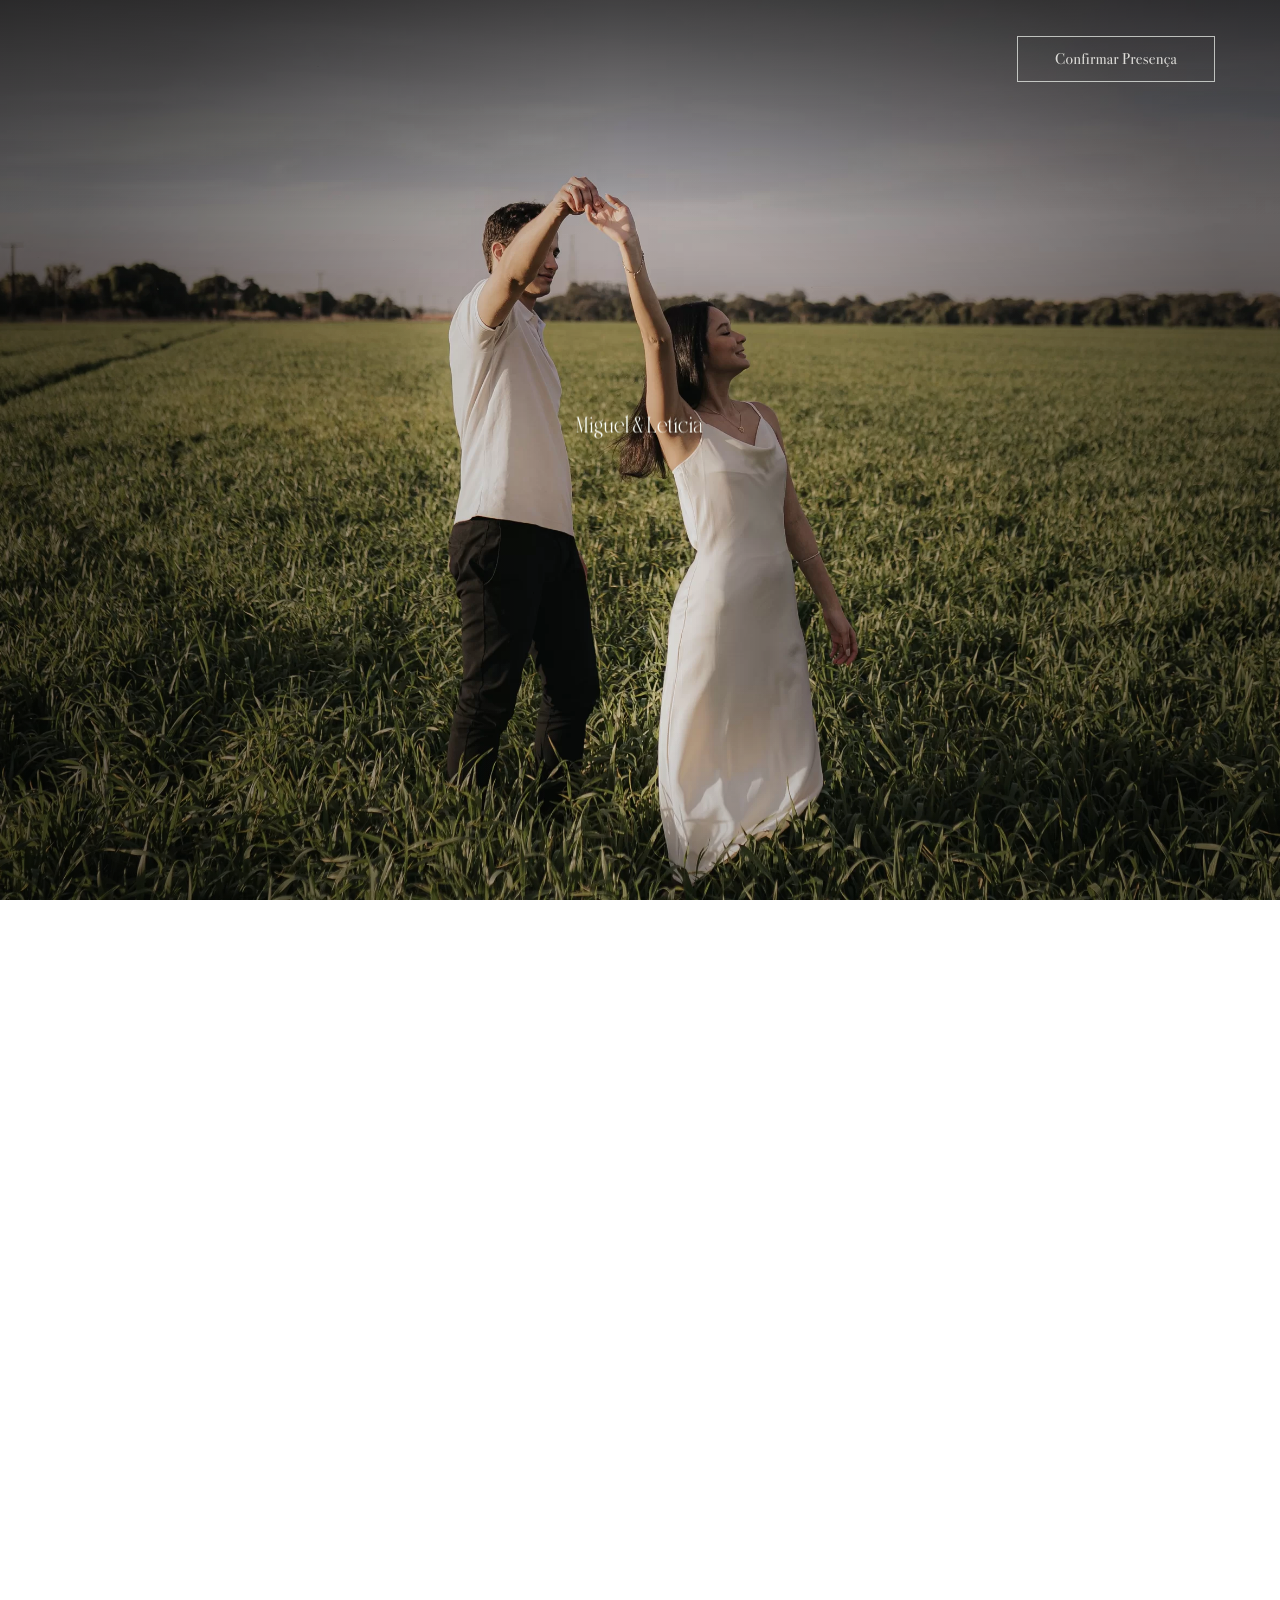
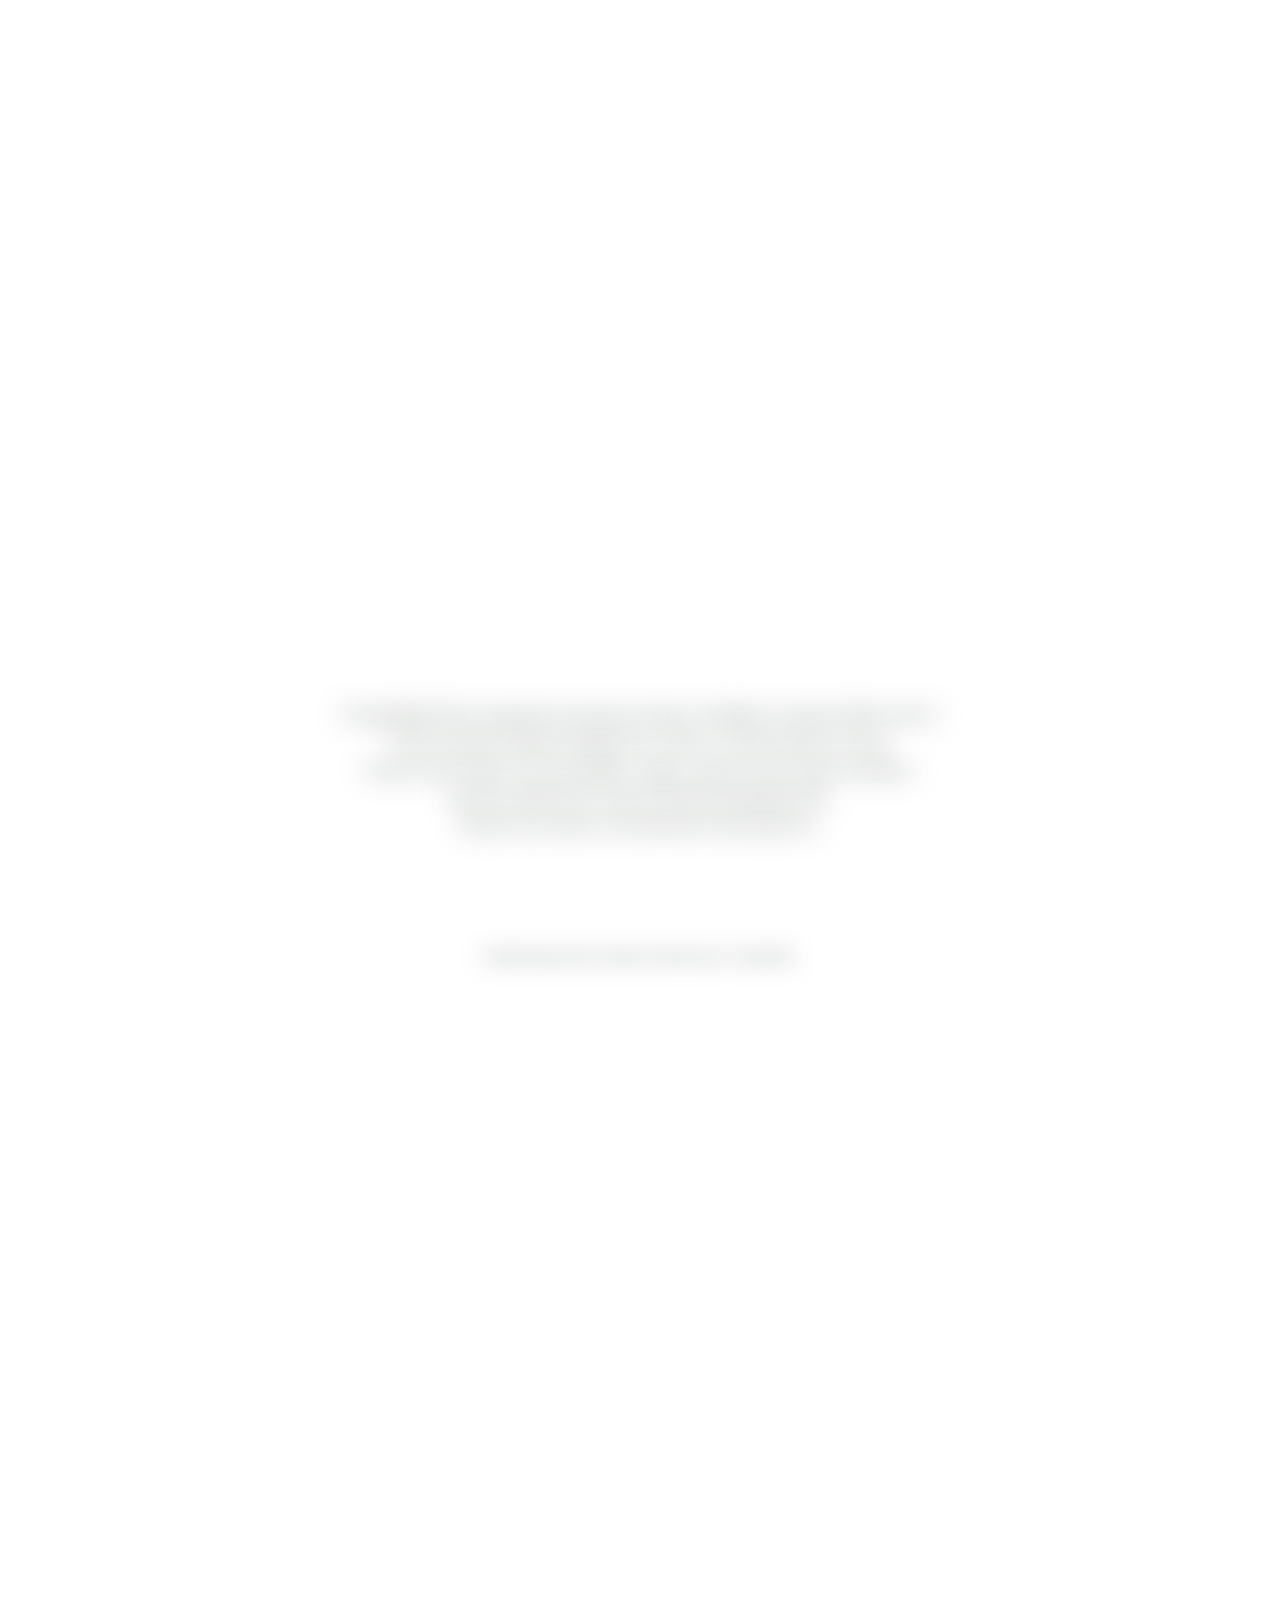
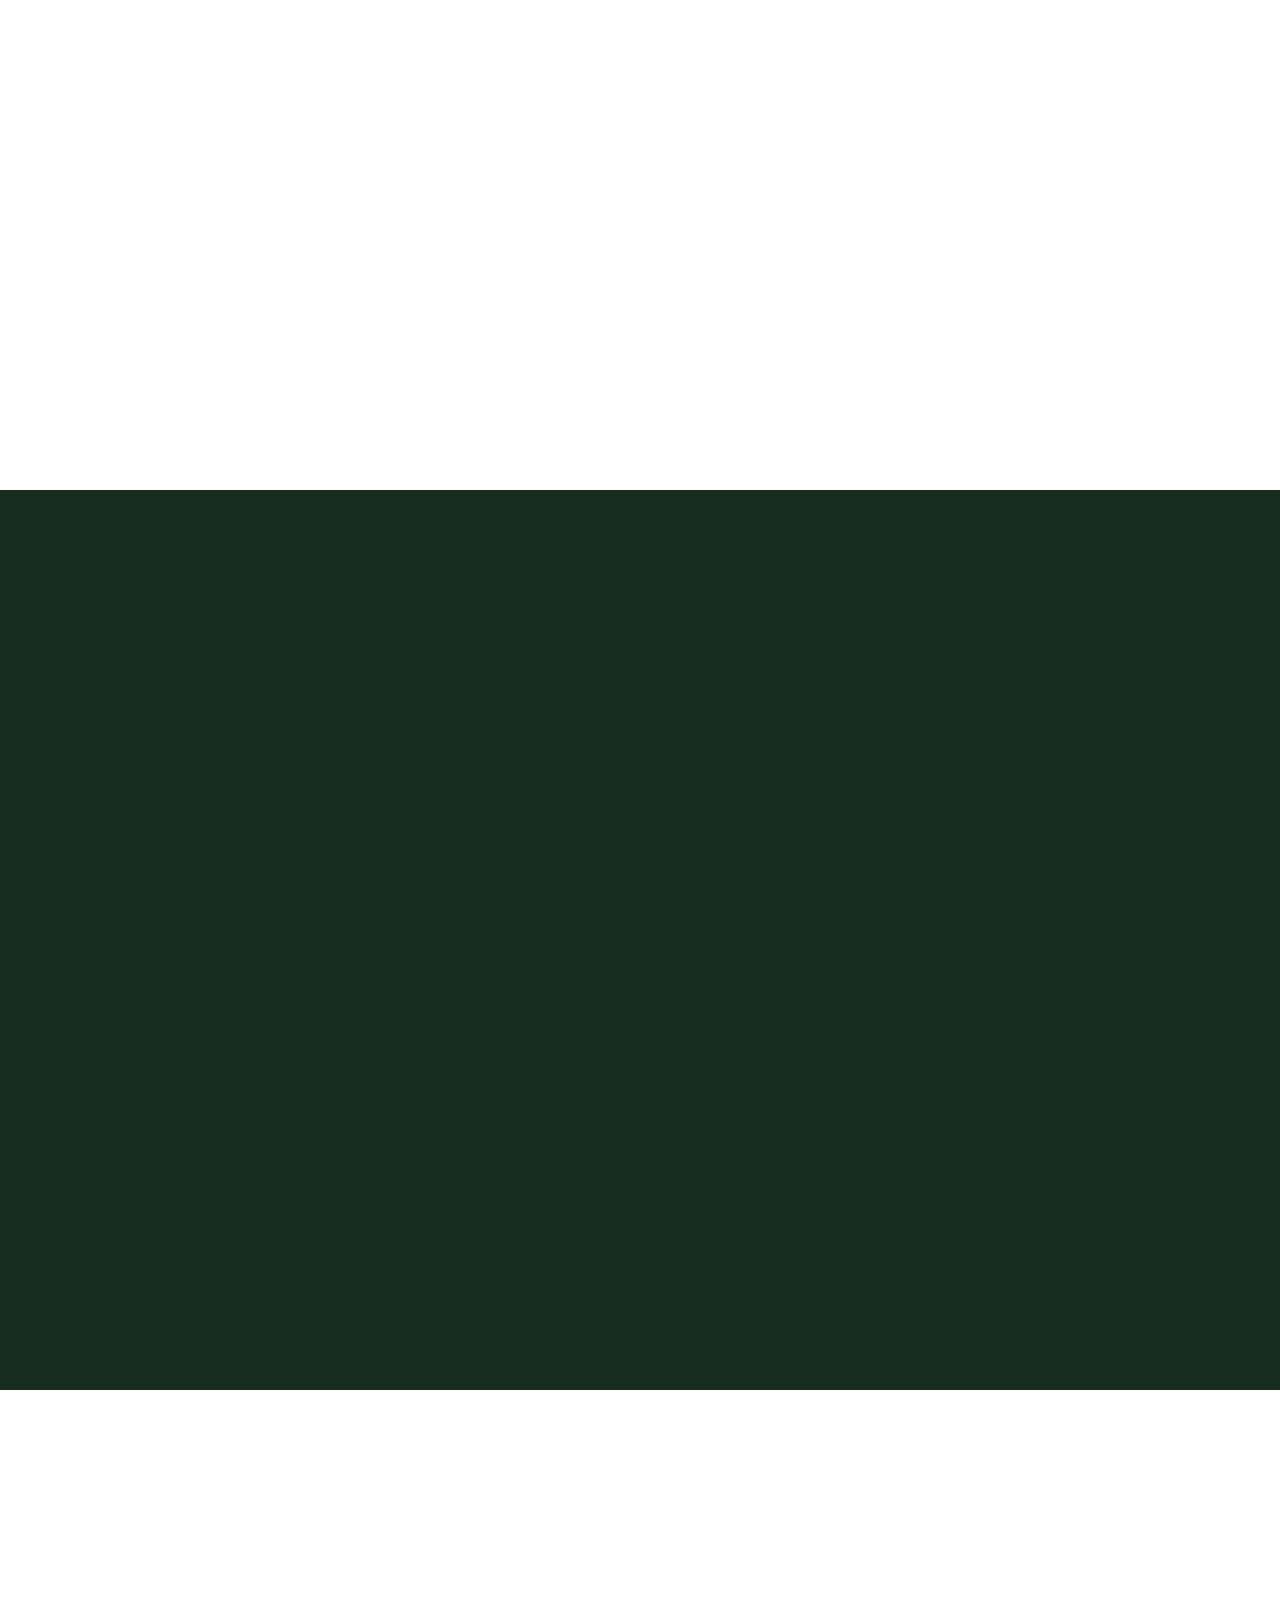
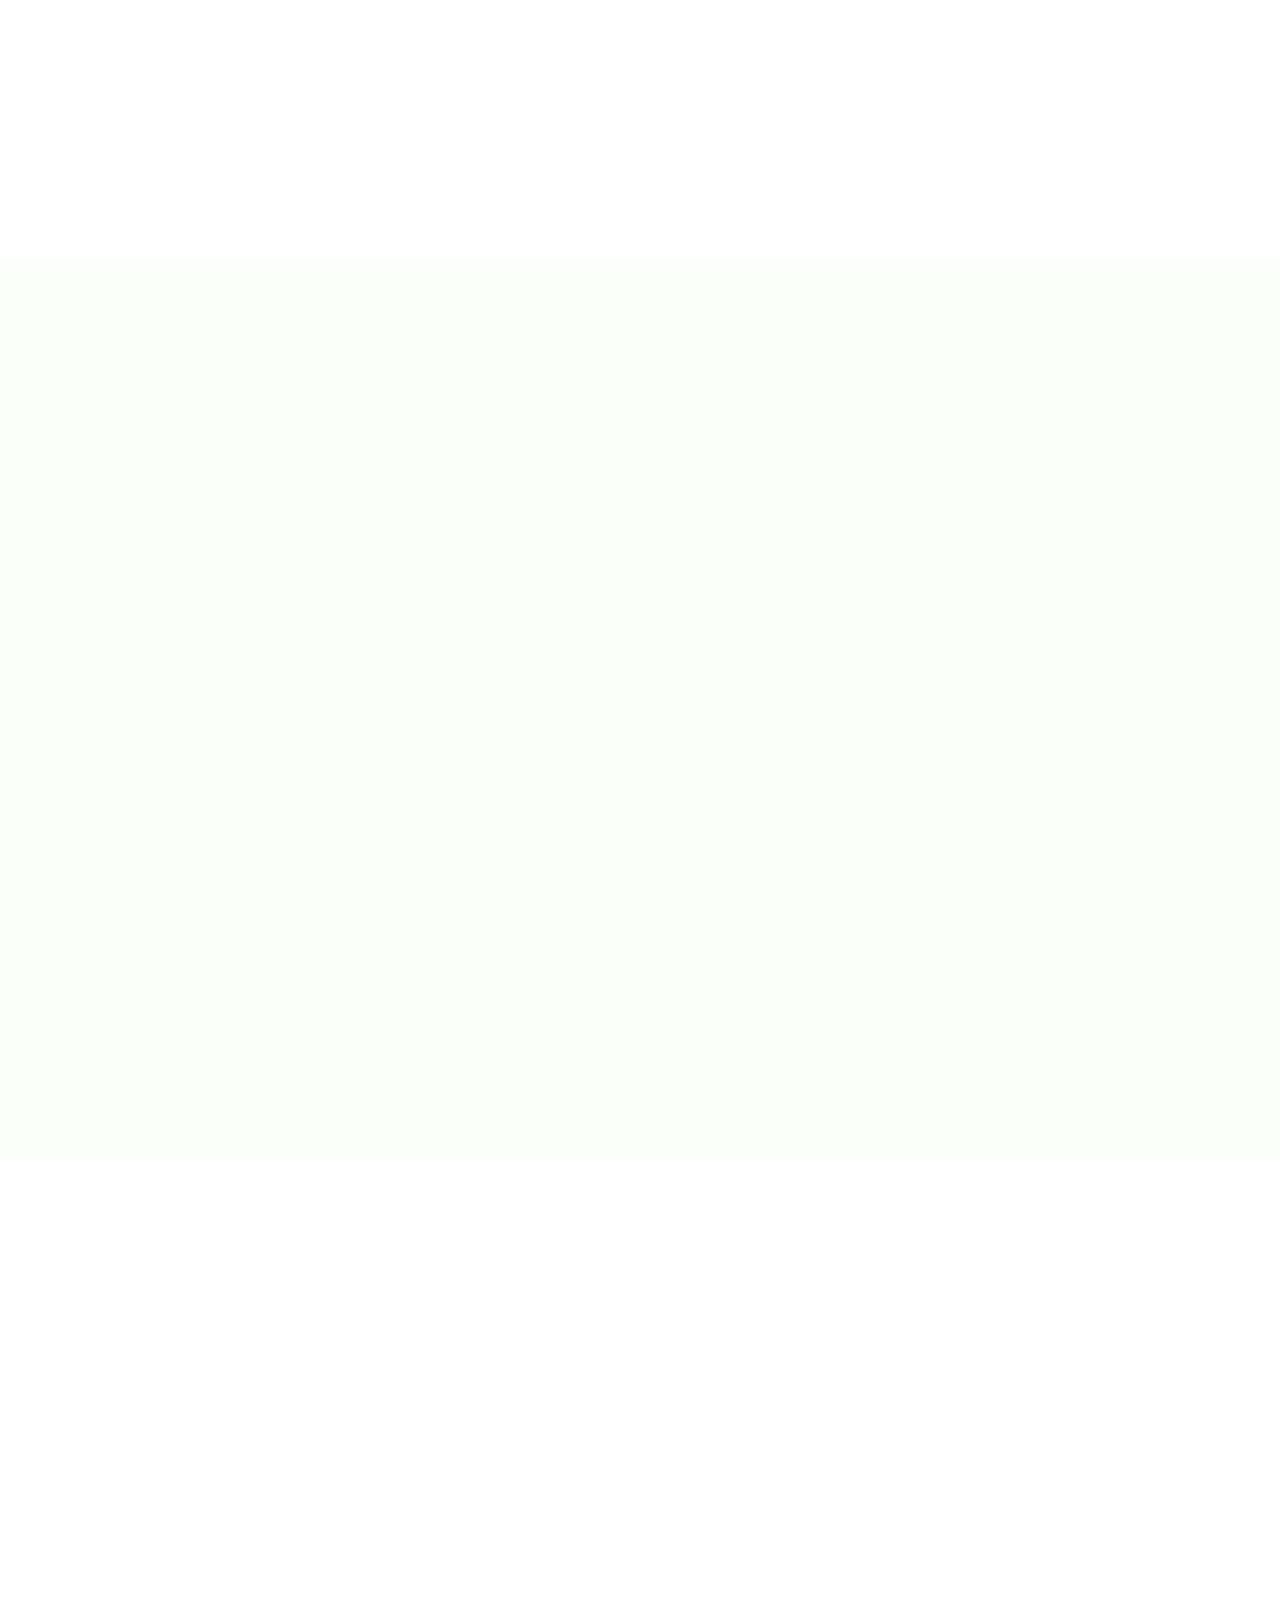
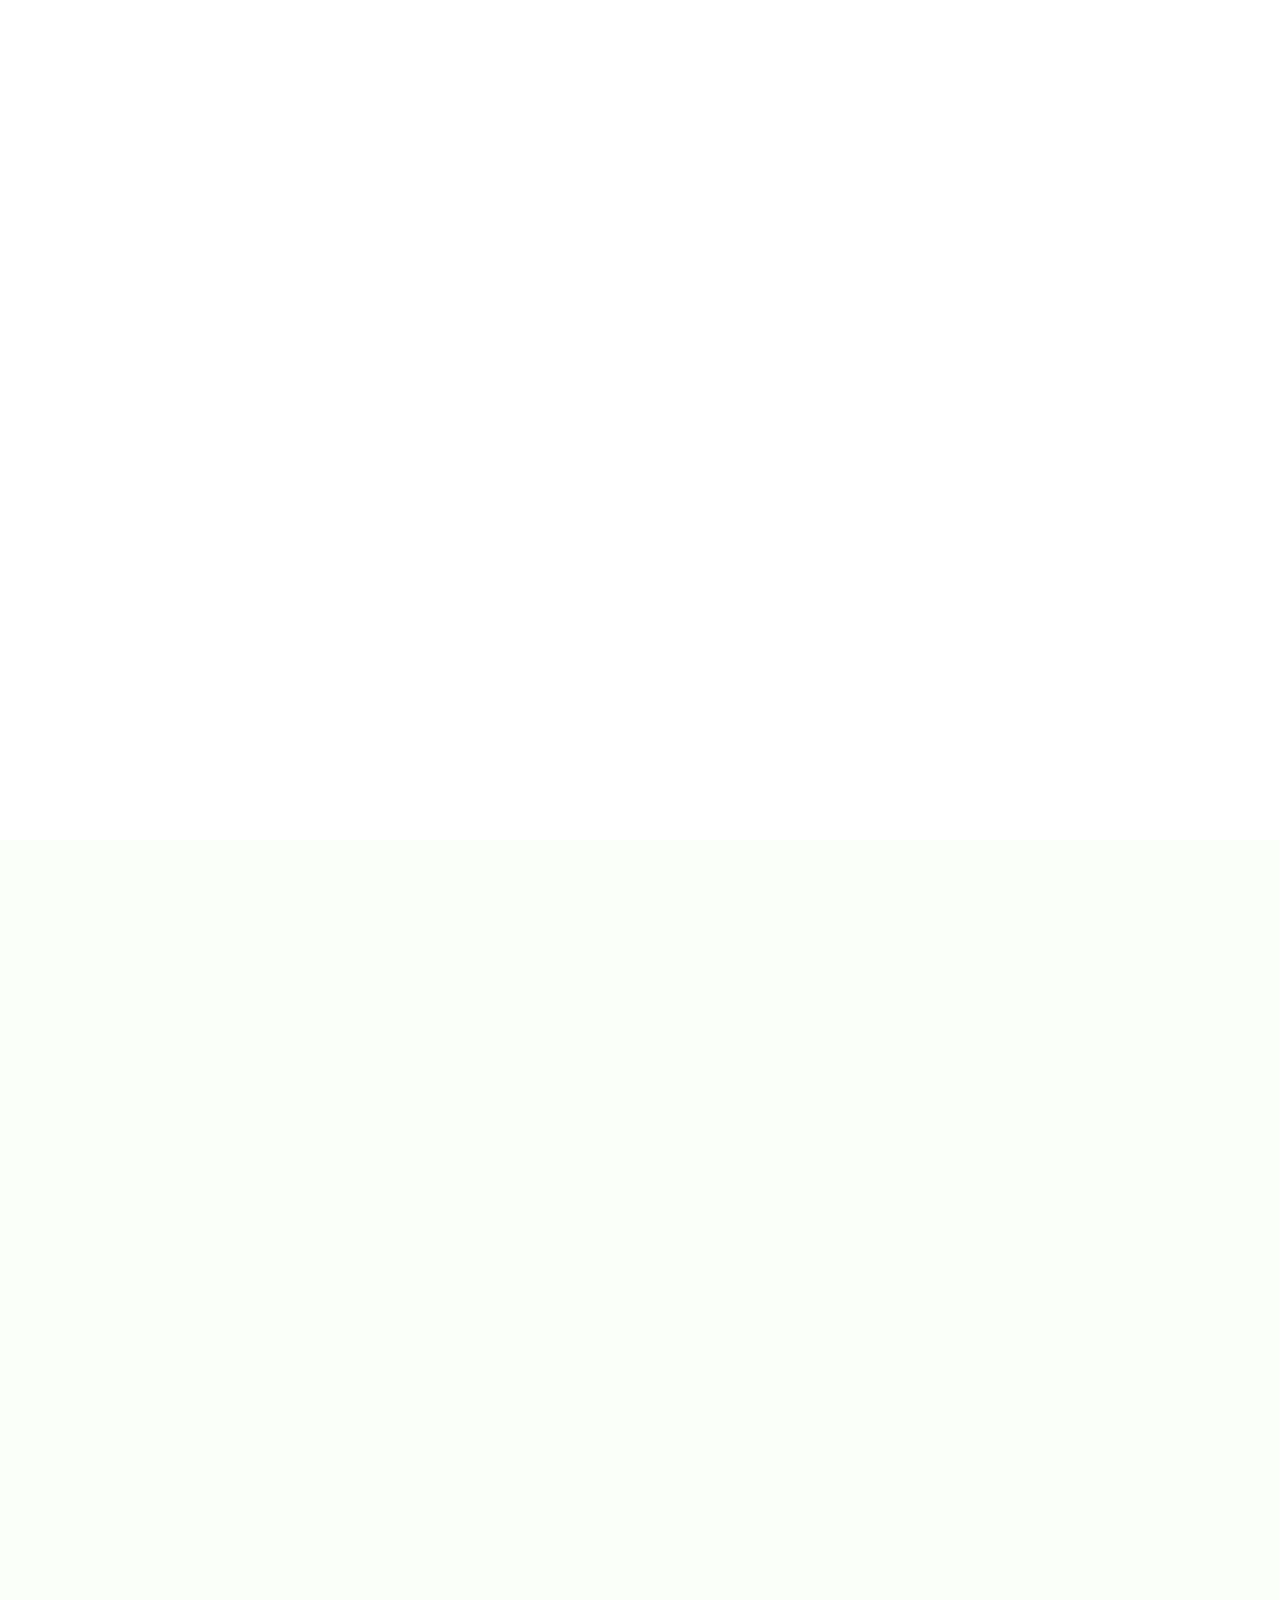
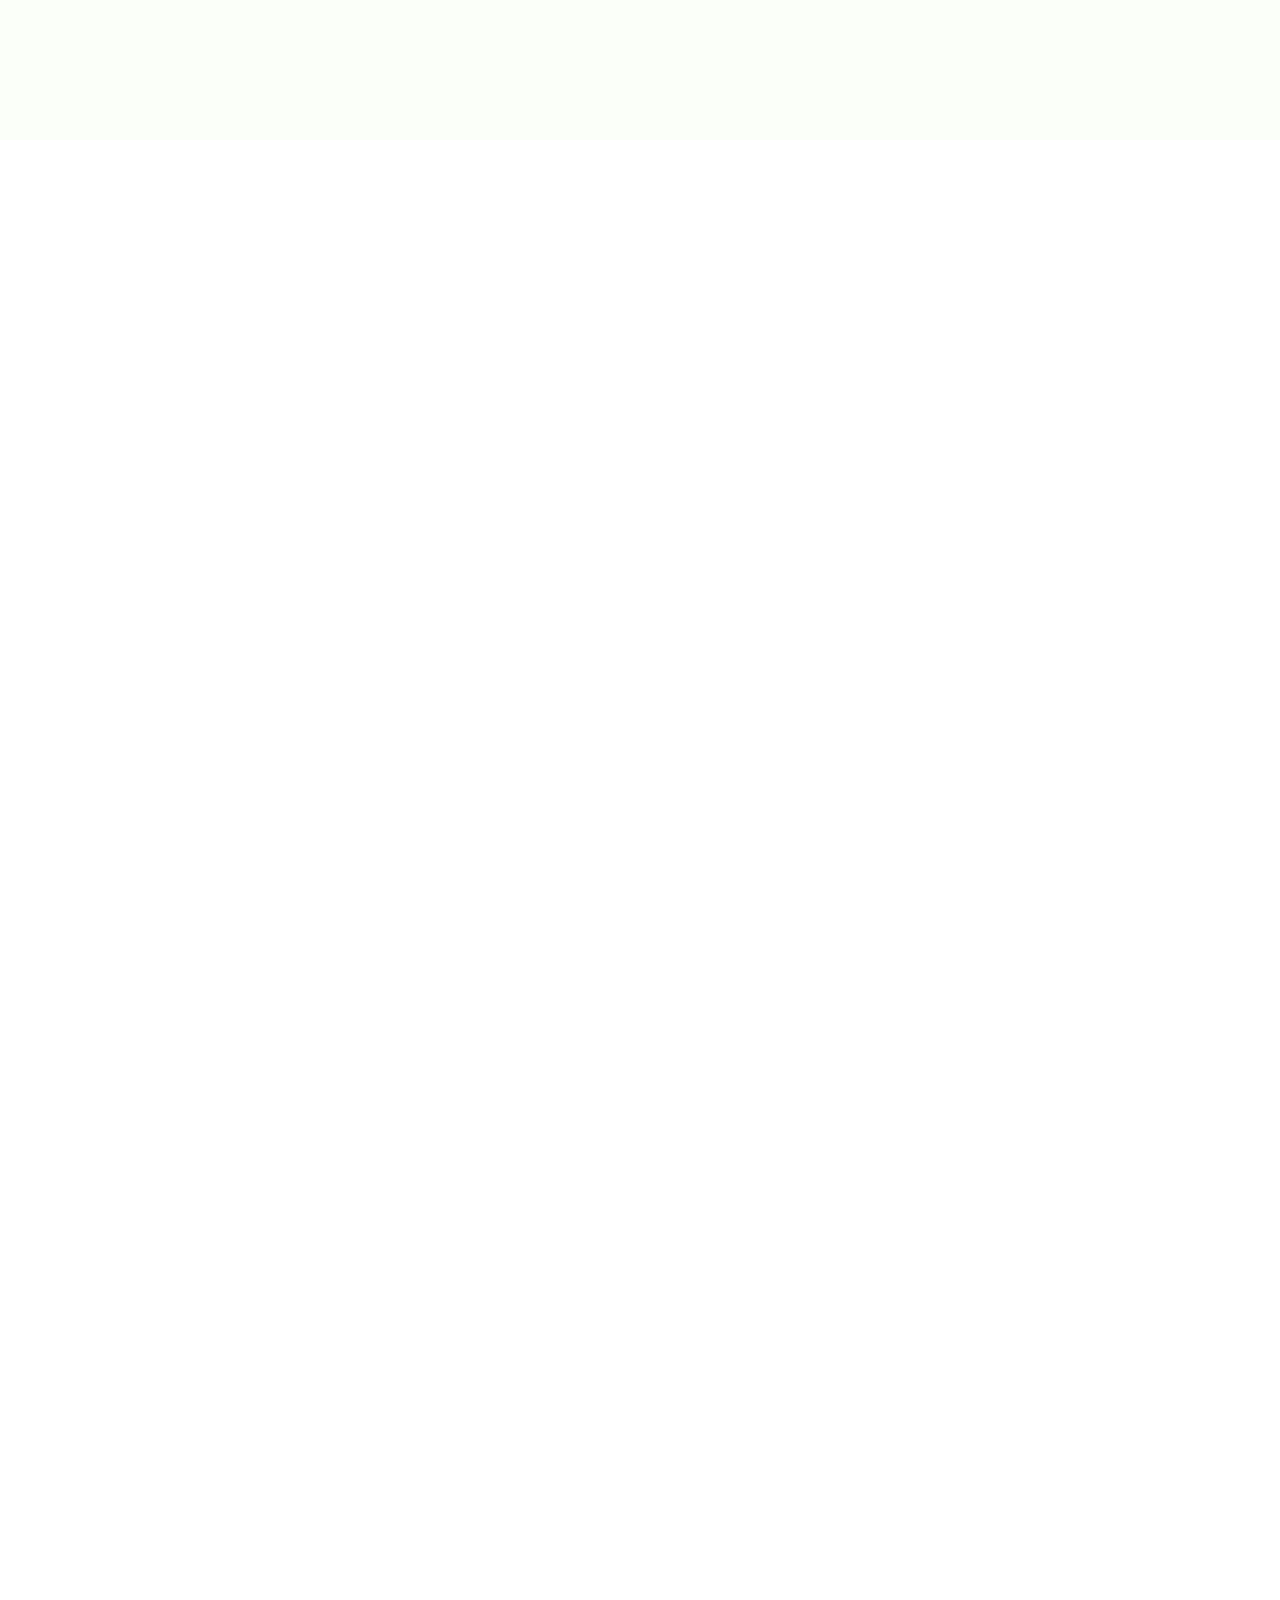
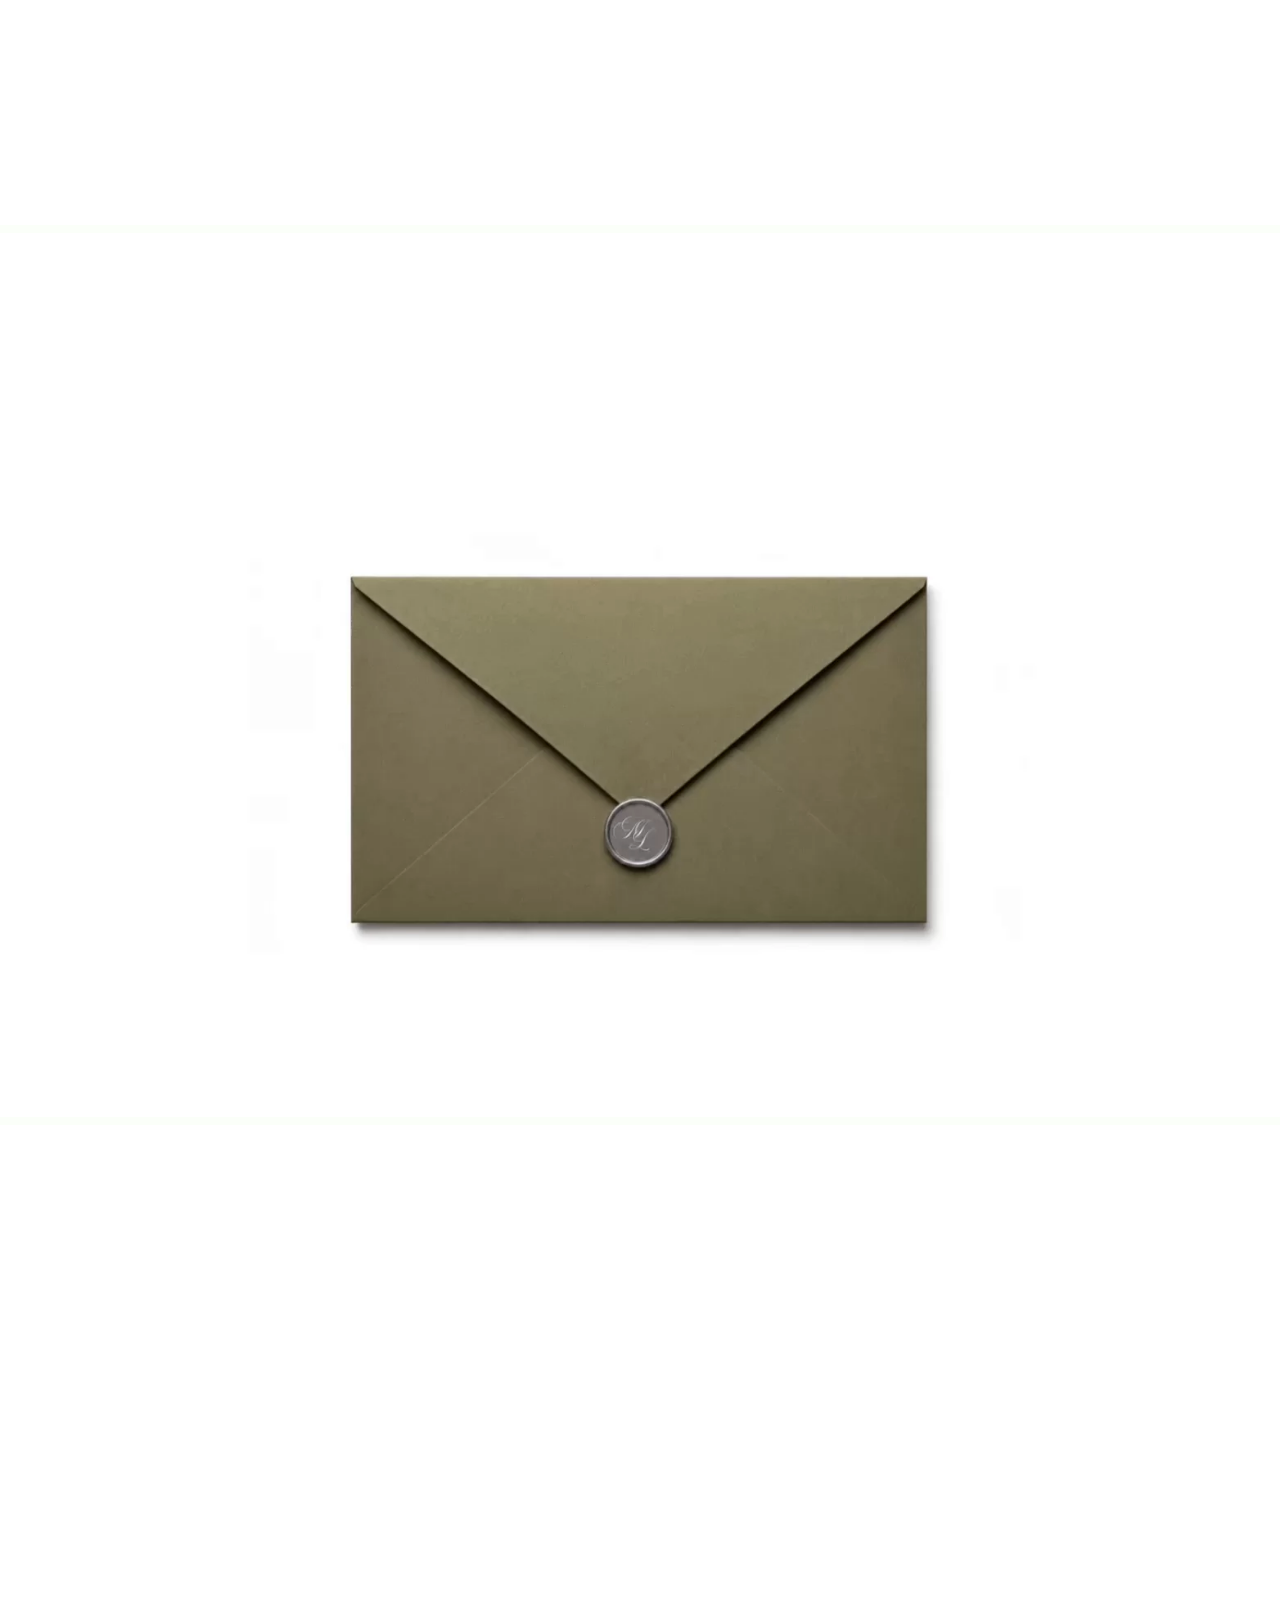
==== commit c0784e13: "Clean removed invite assets" ====
--- a/index.html
+++ b/index.html
@@ -8,6 +8,7 @@
       name="description"
       content="Convite digital de casamento de Miguel e Letícia."
     />
+    <link rel="icon" href="assets/images/monogram-ml-green.png" type="image/png" />
     <link rel="preload" href="assets/fonts/Bodoni%2072.ttc" as="font" crossorigin />
     <link rel="preload" href="assets/fonts/Aston%20Script.ttf" as="font" crossorigin />
     <link rel="preload" href="assets/fonts/Makcasa-Regular.otf" as="font" type="font/otf" crossorigin />
